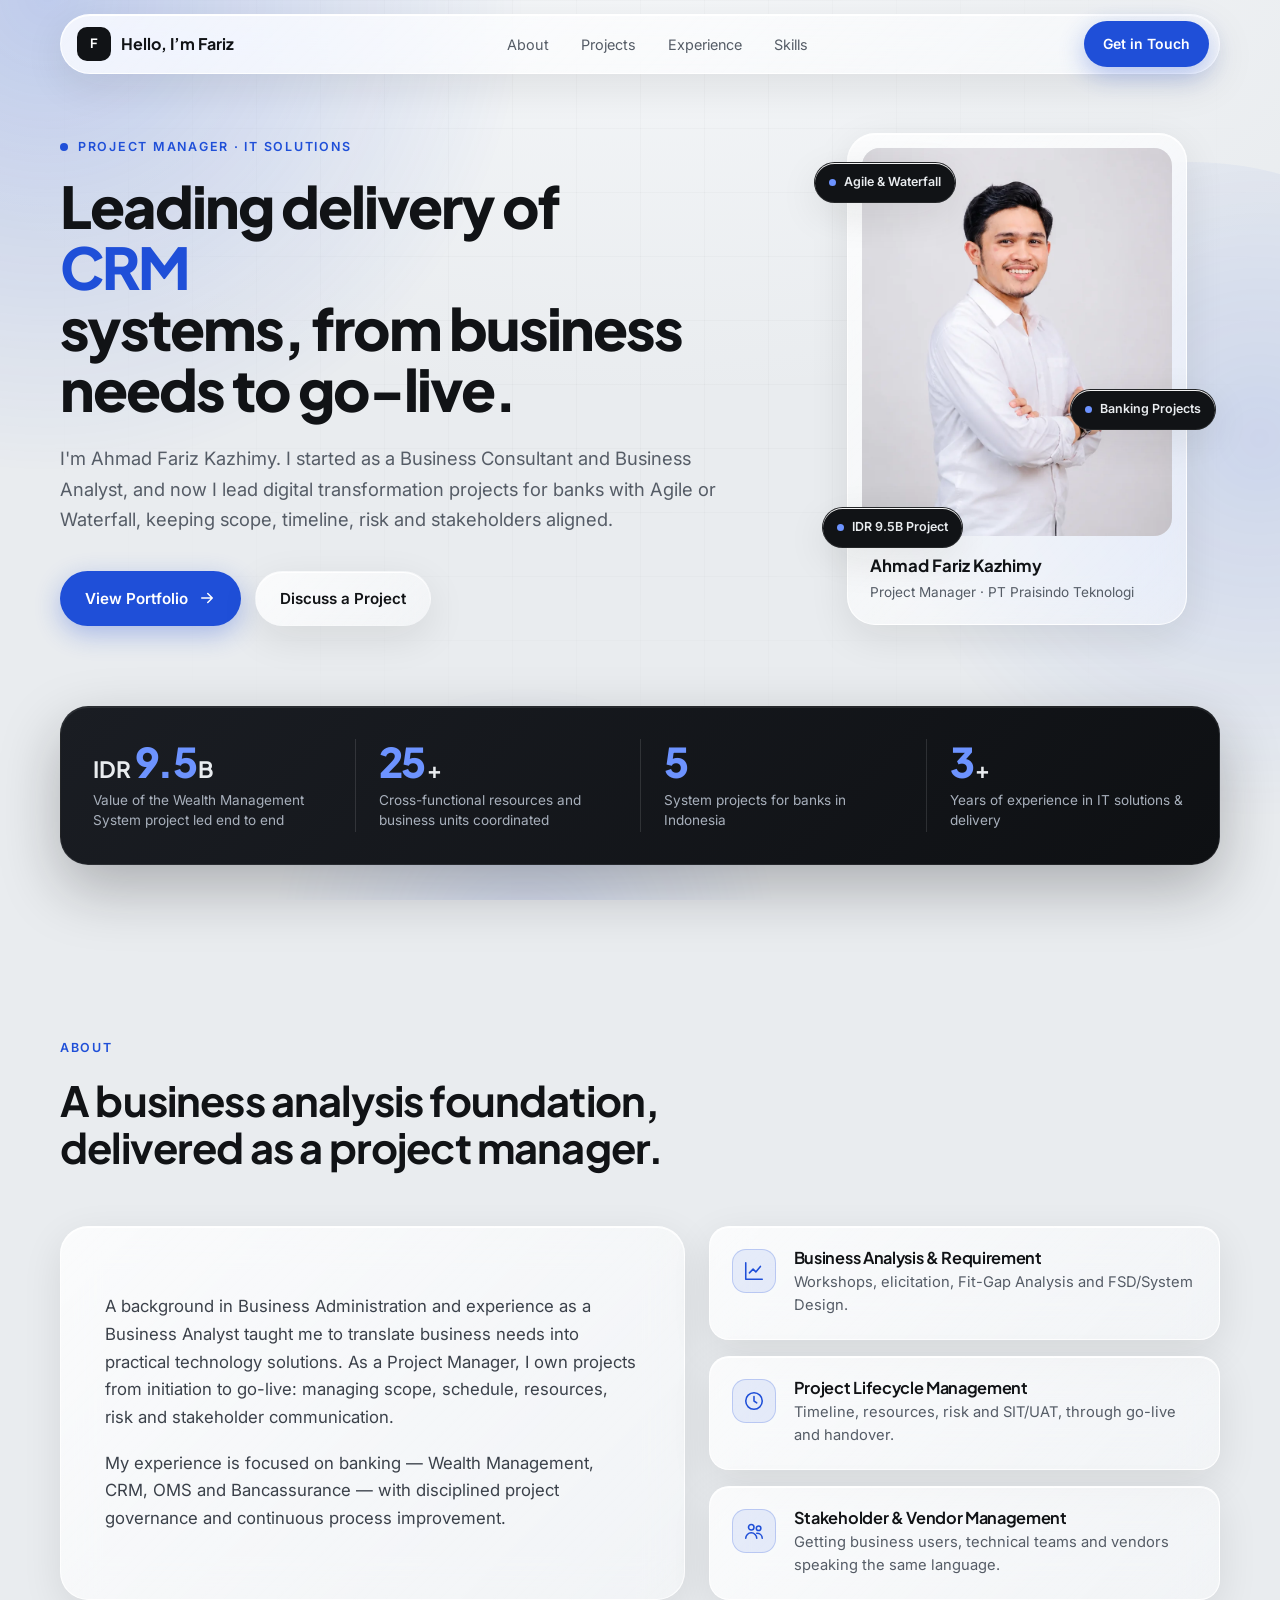
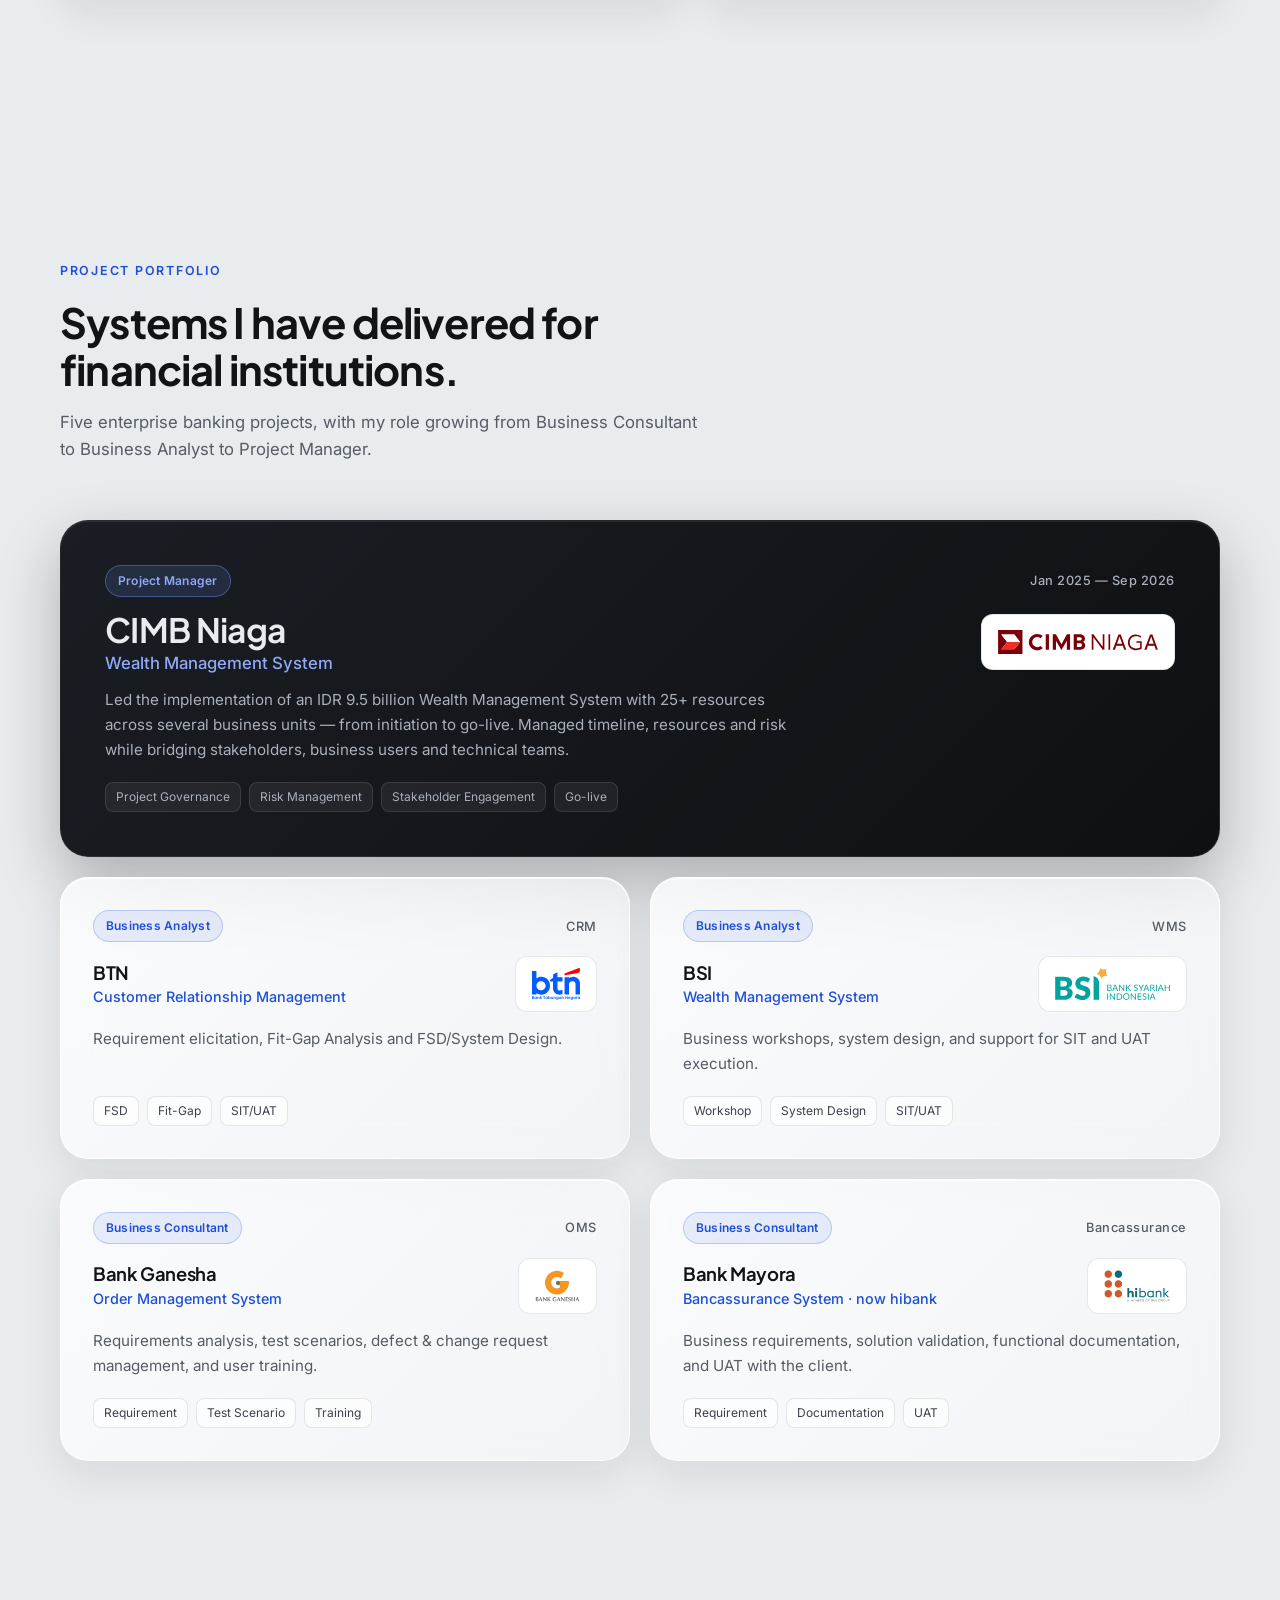
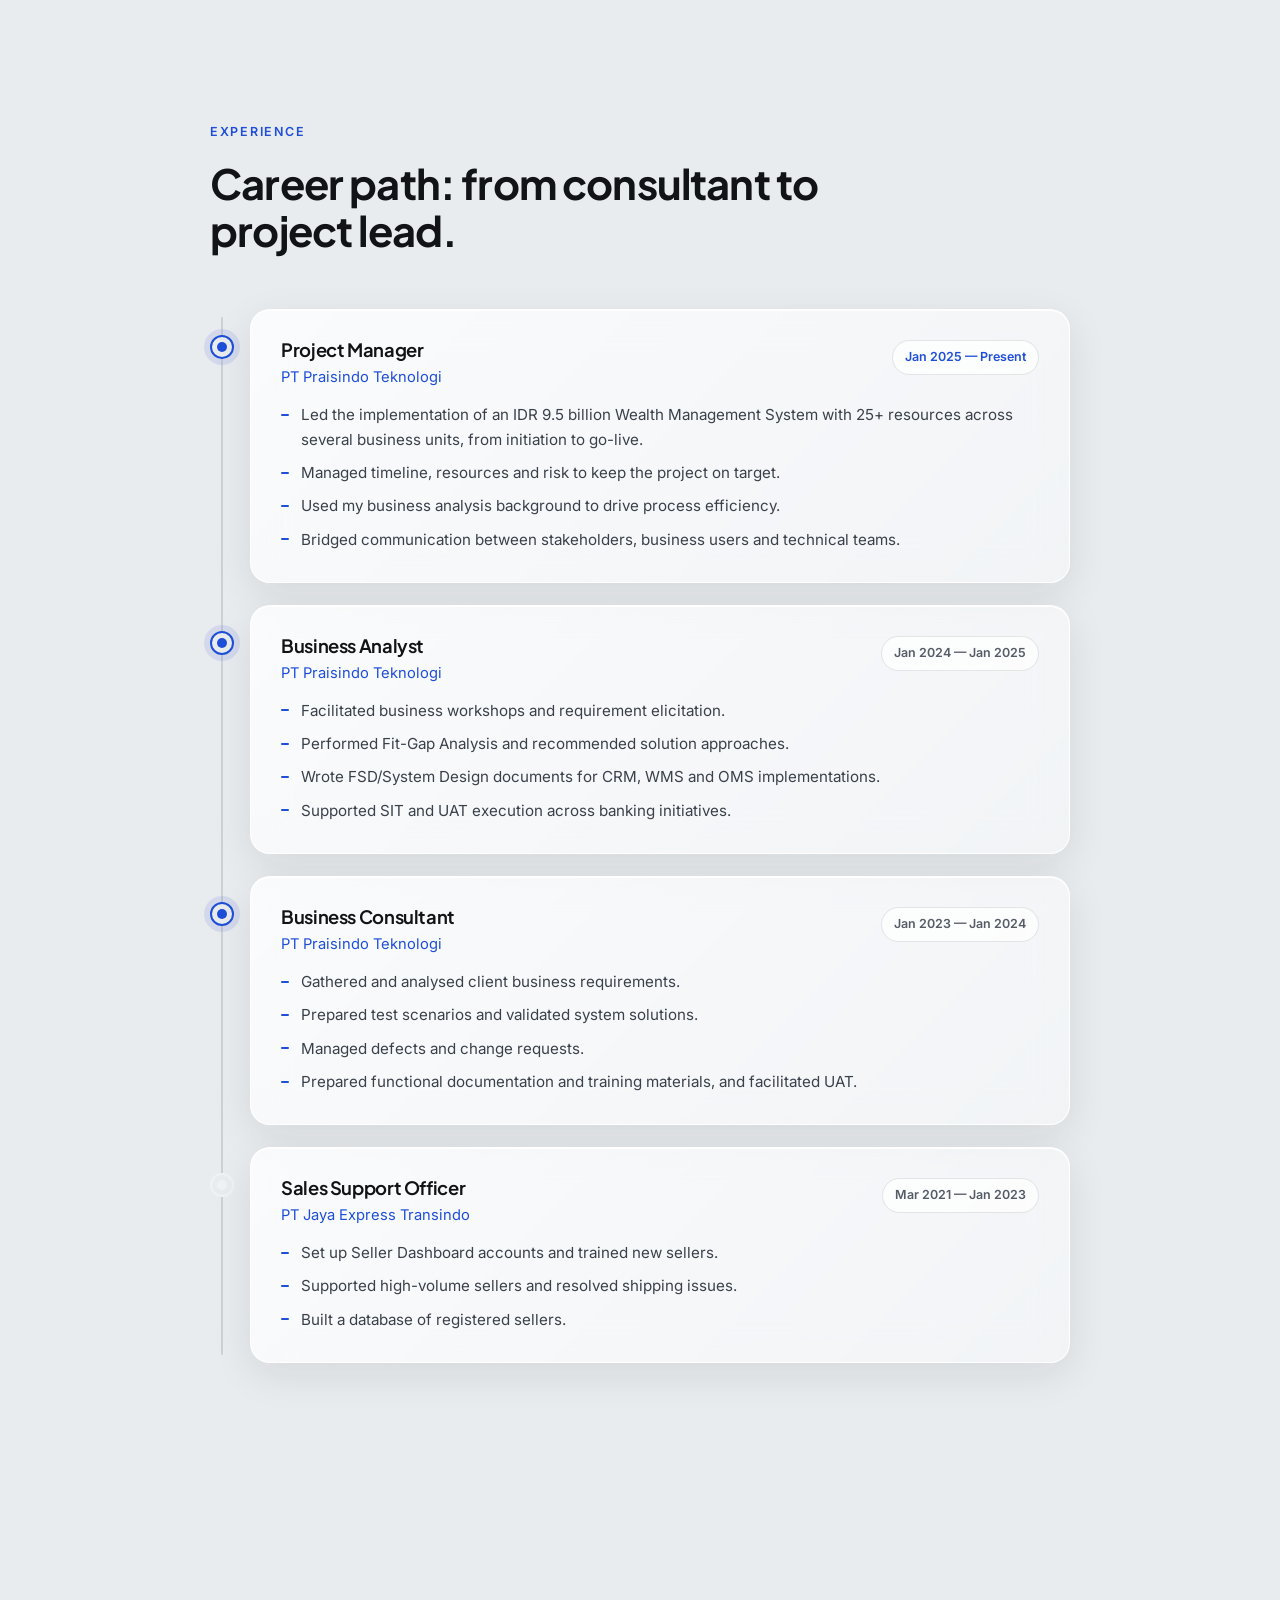
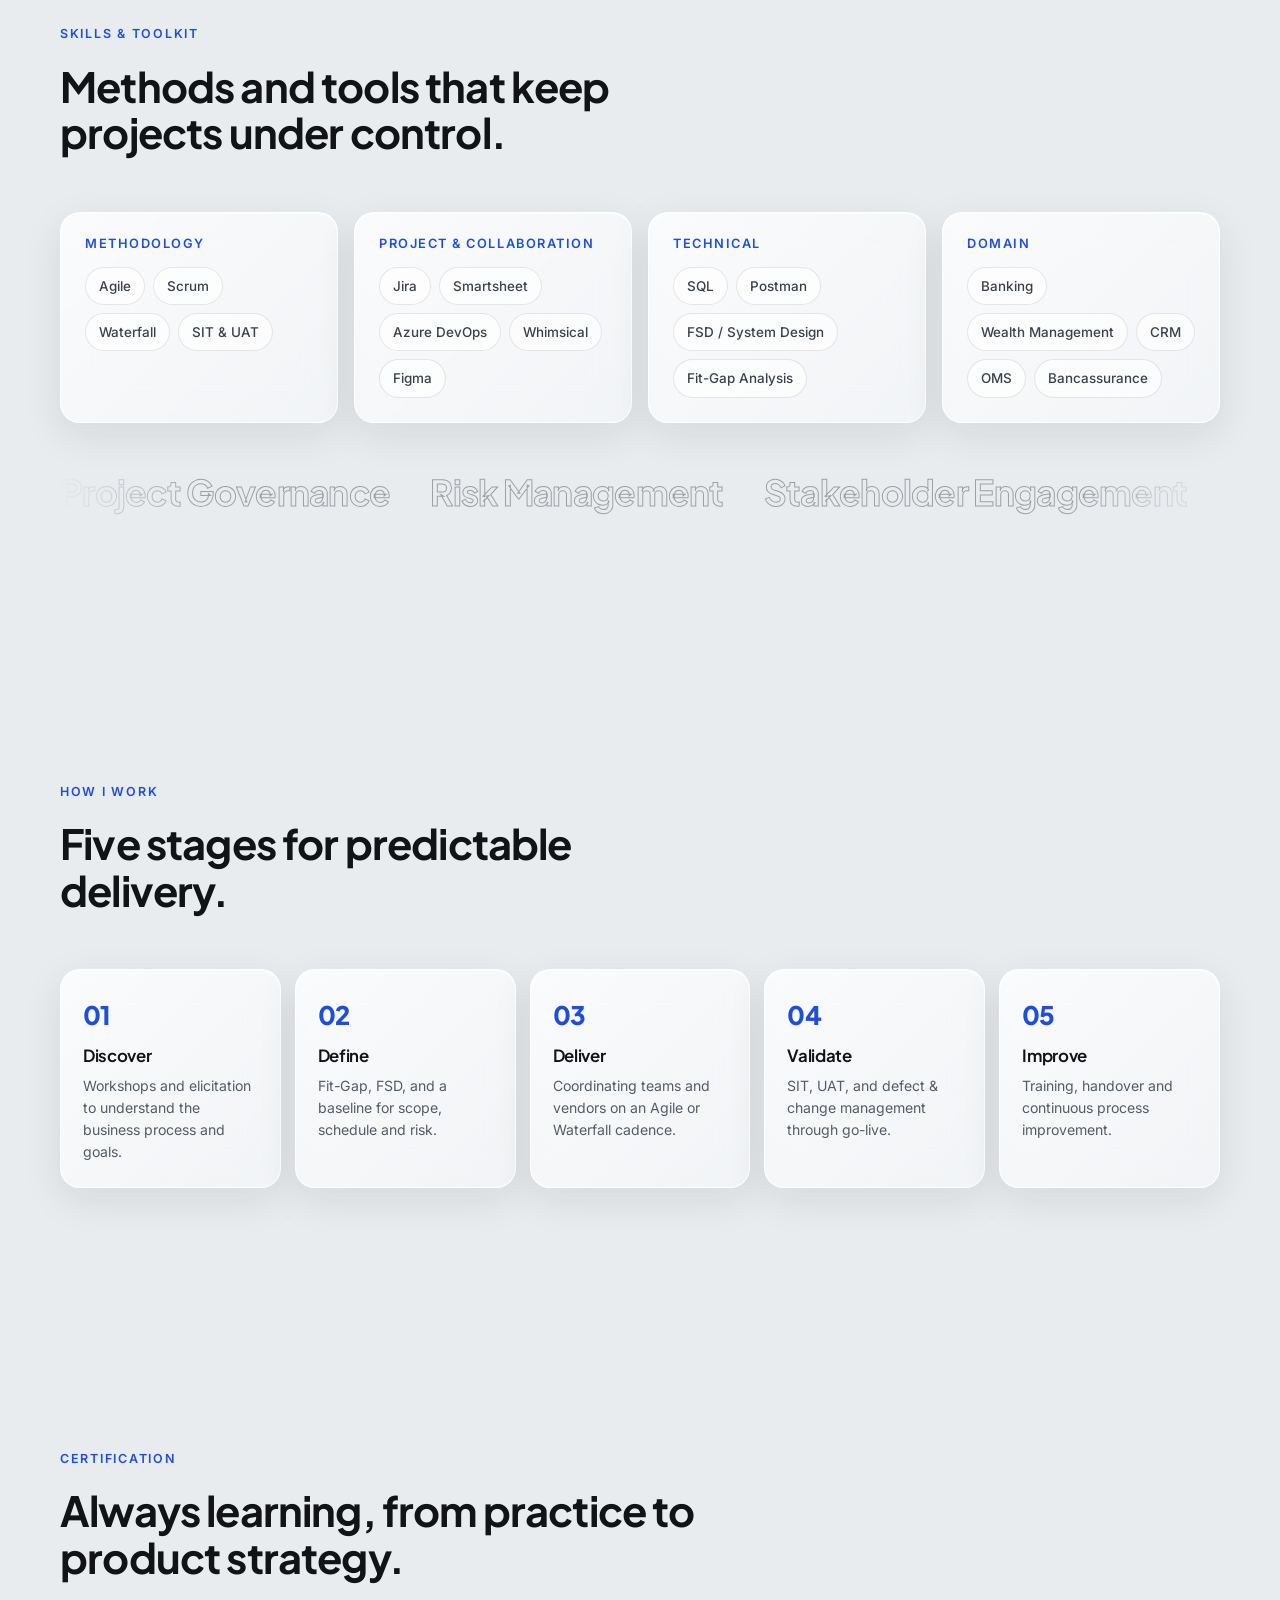
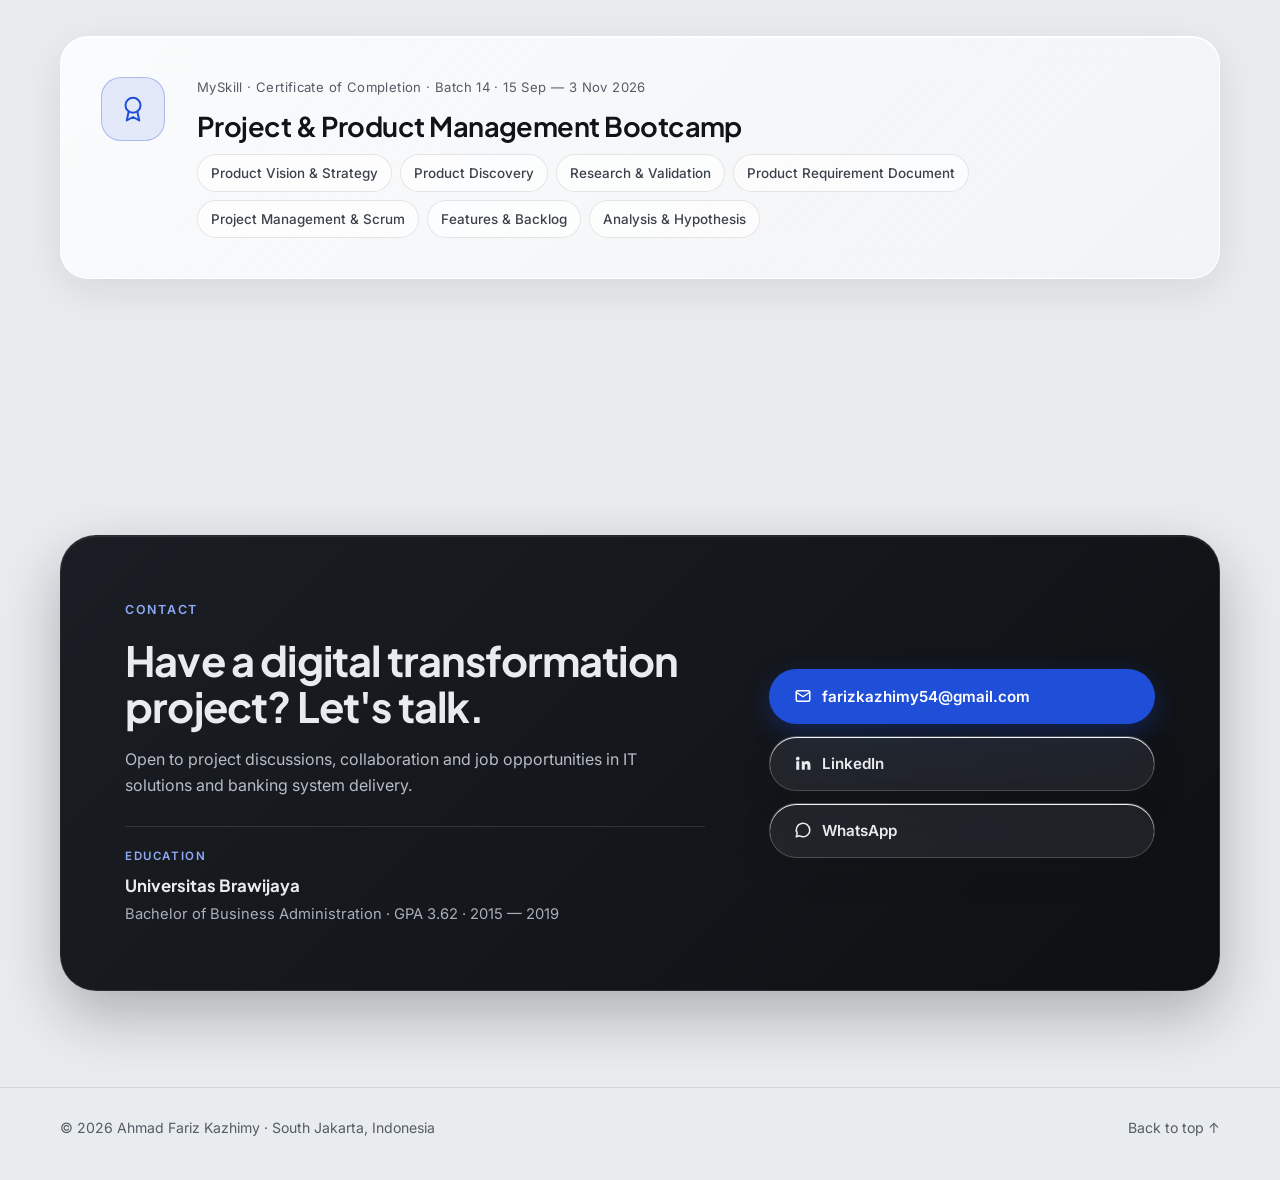
==== index.html @ 726b118b "Set the production domain in canonical, Open Graph, robots and sitemap Replace the YOUR-DOMAIN.verce" ====
<!DOCTYPE html>
<html lang="en" dir="ltr">
<head>
  <meta charset="utf-8">
  <meta name="viewport" content="width=device-width, initial-scale=1, viewport-fit=cover">
  <script>document.documentElement.classList.add('js');</script>

  <title>Ahmad Fariz Kazhimy — Project Manager IT Solutions | Portfolio</title>
  <meta name="description" content="Portfolio of Ahmad Fariz Kazhimy, an IT Solutions Project Manager who leads Wealth Management, CRM, OMS and Bancassurance implementations for banks in Indonesia.">
  <meta name="author" content="Ahmad Fariz Kazhimy">
  <meta name="theme-color" content="#E9ECEF">
  <meta name="color-scheme" content="light">
  <link rel="canonical" href="https://portfolio-farizkazhimy.vercel.app/">

  <!-- Open Graph / Twitter -->
  <meta property="og:type" content="website">
  <meta property="og:locale" content="en_US">
  <meta property="og:title" content="Ahmad Fariz Kazhimy — Project Manager IT Solutions">
  <meta property="og:description" content="Leading end-to-end delivery of banking systems, from requirements to go-live. Wealth Management, CRM, OMS, Bancassurance.">
  <meta property="og:url" content="https://portfolio-farizkazhimy.vercel.app/">
  <meta property="og:image" content="https://portfolio-farizkazhimy.vercel.app/assets/og-image.png">
  <meta name="twitter:card" content="summary_large_image">

  <link rel="icon" href="/assets/favicon.svg" type="image/svg+xml">
  <link rel="preconnect" href="https://fonts.googleapis.com">
  <link rel="preconnect" href="https://fonts.gstatic.com" crossorigin>
  <link rel="preload" as="image" href="/assets/profile.webp" type="image/webp">
  <link href="https://fonts.googleapis.com/css2?family=Inter:wght@400;500;600&family=Plus+Jakarta+Sans:wght@500;600;700;800&display=swap" rel="stylesheet">
  <link rel="stylesheet" href="/styles.css">

  <script type="application/ld+json">
  {
    "@context": "https://schema.org",
    "@type": "Person",
    "name": "Ahmad Fariz Kazhimy",
    "jobTitle": "Project Manager",
    "worksFor": { "@type": "Organization", "name": "PT Praisindo Teknologi" },
    "alumniOf": { "@type": "CollegeOrUniversity", "name": "Universitas Brawijaya" },
    "address": { "@type": "PostalAddress", "addressLocality": "Jakarta Selatan", "addressRegion": "DKI Jakarta", "addressCountry": "ID" },
    "email": "mailto:farizkazhimy54@gmail.com",
    "sameAs": ["https://www.linkedin.com/in/ahmad-fariz-kazhimy-1a294a154"],
    "knowsAbout": ["Project Management", "Business Analysis", "Agile", "Scrum", "Wealth Management System", "CRM", "Banking IT"]
  }
  </script>
</head>

<body>
  <a class="skip-link" href="#main">Skip to main content</a>
  <div class="progress" aria-hidden="true"><span id="progress"></span></div>

  <!-- Ambient background -->
  <div class="bg" aria-hidden="true">
    <span class="blob blob--1"></span>
    <span class="blob blob--2"></span>
    <span class="blob blob--3"></span>
    <span class="bg__grid"></span>
  </div>

  <!-- Navigation -->
  <header class="nav" id="nav">
    <nav class="nav__inner glass" aria-label="Main navigation">
      <a class="nav__brand" href="#top" aria-label="Ahmad Fariz Kazhimy — home">
        <span class="nav__logo" aria-hidden="true">F</span>
        <span class="nav__name">Hello, I&rsquo;m Fariz</span>
      </a>
      <ul class="nav__links" id="navLinks">
        <li><a href="#about">About</a></li>
        <li><a href="#projects">Projects</a></li>
        <li><a href="#experience">Experience</a></li>
        <li><a href="#skills">Skills</a></li>
        <li><a href="#contact" class="nav__cta-mobile">Contact</a></li>
      </ul>
      <a class="btn btn--accent btn--sm nav__cta" href="#contact">Get in Touch</a>
      <button class="nav__toggle" id="navToggle" aria-expanded="false" aria-controls="navLinks" aria-label="Open menu">
        <span></span><span></span>
      </button>
    </nav>
  </header>

  <main id="main">

    <!-- HERO -->
    <section class="hero" id="top">
      <div class="container hero__grid">
        <div class="hero__copy">
          <p class="eyebrow reveal"><span class="dot"></span> Project Manager · IT Solutions</p>
          <h1 class="hero__title reveal" data-delay="1">
            Leading delivery of
            <span class="rotator" aria-live="off">
              <span class="rotator__word is-active">Wealth Management</span>
              <span class="rotator__word">CRM</span>
              <span class="rotator__word">Order Management</span>
              <span class="rotator__word">Bancassurance</span>
            </span>
            systems, from business needs to <span class="nowrap">go-live.</span>
          </h1>
          <p class="hero__lead reveal" data-delay="2">
            I'm Ahmad Fariz Kazhimy. I started as a Business Consultant and Business Analyst, and now I lead
            digital transformation projects for banks with Agile or Waterfall, keeping scope, timeline, risk
            and stakeholders aligned.
          </p>
          <div class="hero__actions reveal" data-delay="3">
            <a class="btn btn--accent" href="#projects">View Portfolio
              <svg width="18" height="18" viewBox="0 0 24 24" fill="none" stroke="currentColor" stroke-width="2" stroke-linecap="round" stroke-linejoin="round" aria-hidden="true"><path d="M5 12h14M13 6l6 6-6 6"/></svg>
            </a>
            <a class="btn btn--ghost glass" href="#contact">Discuss a Project</a>
          </div>
        </div>

        <div class="hero__visual reveal" data-delay="2">
          <div class="profile glass" id="tilt">
            <div class="profile__photo">
              <img src="/assets/profile.webp" width="800" height="1000" alt="Profile photo of Ahmad Fariz Kazhimy" fetchpriority="high">
            </div>
            <div class="profile__meta">
              <strong>Ahmad Fariz Kazhimy</strong>
              <span>Project Manager · PT Praisindo Teknologi</span>
            </div>
            <span class="chip chip--a glass"><i></i> Agile &amp; Waterfall</span>
            <span class="chip chip--b glass"><i></i> Banking Projects</span>
            <span class="chip chip--c glass"><i></i> IDR 9.5B Project</span>
          </div>
        </div>
      </div>

      <div class="container">
        <ul class="stats glass reveal" data-delay="3" aria-label="Key achievements">
          <li>
            <strong class="stat__num"><span class="stat__prefix">IDR </span><span data-count="9.5" data-decimals="1">9.5</span><span class="stat__suffix">B</span></strong>
            <span class="stat__label">Value of the Wealth Management System project led end to end</span>
          </li>
          <li>
            <strong class="stat__num"><span data-count="25">25</span><span class="stat__suffix">+</span></strong>
            <span class="stat__label">Cross-functional resources and business units coordinated</span>
          </li>
          <li>
            <strong class="stat__num"><span data-count="5">5</span></strong>
            <span class="stat__label">System projects for banks in Indonesia</span>
          </li>
          <li>
            <strong class="stat__num"><span data-count-since="2023-01">3</span><span class="stat__suffix">+</span></strong>
            <span class="stat__label">Years of experience in IT solutions &amp; delivery</span>
          </li>
        </ul>
      </div>
    </section>

    <!-- ABOUT -->
    <section class="section" id="about">
      <div class="container">
        <header class="section__head reveal">
          <p class="eyebrow">About</p>
          <h2>A business analysis foundation, delivered as a project manager.</h2>
        </header>

        <div class="about">
          <div class="about__text glass reveal" data-spotlight>
            <p>
              A background in Business Administration and experience as a Business Analyst taught me to translate
              business needs into practical technology solutions. As a Project Manager, I own projects from initiation
              to go-live: managing scope, schedule, resources, risk and stakeholder communication.
            </p>
            <p>
              My experience is focused on banking — Wealth Management, CRM, OMS and Bancassurance —
              with disciplined project governance and continuous process improvement.
            </p>
          </div>

          <ul class="pillars">
            <li class="glass reveal" data-delay="1" data-spotlight>
              <span class="pillar__icon" aria-hidden="true">
                <svg viewBox="0 0 24 24" fill="none" stroke="currentColor" stroke-width="1.7" stroke-linecap="round" stroke-linejoin="round"><path d="M3 3v18h18"/><path d="M7 14l4-4 3 3 5-6"/></svg>
              </span>
              <h3>Business Analysis &amp; Requirement</h3>
              <p>Workshops, elicitation, Fit-Gap Analysis and FSD/System Design.</p>
            </li>
            <li class="glass reveal" data-delay="2" data-spotlight>
              <span class="pillar__icon" aria-hidden="true">
                <svg viewBox="0 0 24 24" fill="none" stroke="currentColor" stroke-width="1.7" stroke-linecap="round" stroke-linejoin="round"><circle cx="12" cy="12" r="9"/><path d="M12 7v5l3 2"/></svg>
              </span>
              <h3>Project Lifecycle Management</h3>
              <p>Timeline, resources, risk and SIT/UAT, through go-live and handover.</p>
            </li>
            <li class="glass reveal" data-delay="3" data-spotlight>
              <span class="pillar__icon" aria-hidden="true">
                <svg viewBox="0 0 24 24" fill="none" stroke="currentColor" stroke-width="1.7" stroke-linecap="round" stroke-linejoin="round"><circle cx="9" cy="8" r="3"/><circle cx="17" cy="9" r="2.5"/><path d="M3 20c0-3.3 2.7-6 6-6s6 2.7 6 6M15 14.5c3 0 6 1.7 6 5.5"/></svg>
              </span>
              <h3>Stakeholder &amp; Vendor Management</h3>
              <p>Getting business users, technical teams and vendors speaking the same language.</p>
            </li>
          </ul>
        </div>
      </div>
    </section>

    <!-- PROJECTS -->
    <section class="section" id="projects">
      <div class="container">
        <header class="section__head reveal">
          <p class="eyebrow">Project Portfolio</p>
          <h2>Systems I have delivered for financial institutions.</h2>
          <p class="section__sub">Five enterprise banking projects, with my role growing from Business Consultant to Business Analyst to Project Manager.</p>
        </header>

        <div class="projects">
          <article class="project project--featured glass reveal" data-spotlight>
            <div class="project__top">
              <span class="tag tag--accent">Project Manager</span>
              <span class="project__year">Jan 2025 — Sep 2026</span>
            </div>
            <div class="project__head">
              <h3>CIMB Niaga <small>Wealth Management System</small></h3>
              <div class="project__logo"><img src="/assets/logos/cimb-niaga.svg" alt="CIMB Niaga logo" loading="lazy" decoding="async"></div>
            </div>
            <p>
              Led the implementation of an IDR 9.5 billion Wealth Management System with 25+ resources across
              several business units — from initiation to go-live. Managed timeline, resources and risk
              while bridging stakeholders, business users and technical teams.
            </p>
            <ul class="tags">
              <li>Project Governance</li><li>Risk Management</li><li>Stakeholder Engagement</li><li>Go-live</li>
            </ul>
          </article>

          <article class="project glass reveal" data-delay="1" data-spotlight>
            <div class="project__top">
              <span class="tag">Business Analyst</span>
              <span class="project__year">CRM</span>
            </div>
            <div class="project__head">
              <h3>BTN <small>Customer Relationship Management</small></h3>
              <div class="project__logo"><img src="/assets/logos/btn.svg" alt="BTN logo" loading="lazy" decoding="async"></div>
            </div>
            <p>Requirement elicitation, Fit-Gap Analysis and FSD/System Design.</p>
            <ul class="tags"><li>FSD</li><li>Fit-Gap</li><li>SIT/UAT</li></ul>
          </article>

          <article class="project glass reveal" data-delay="2" data-spotlight>
            <div class="project__top">
              <span class="tag">Business Analyst</span>
              <span class="project__year">WMS</span>
            </div>
            <div class="project__head">
              <h3>BSI <small>Wealth Management System</small></h3>
              <div class="project__logo"><img src="/assets/logos/bsi.svg" alt="Bank Syariah Indonesia logo" loading="lazy" decoding="async"></div>
            </div>
            <p>Business workshops, system design, and support for SIT and UAT execution.</p>
            <ul class="tags"><li>Workshop</li><li>System Design</li><li>SIT/UAT</li></ul>
          </article>

          <article class="project glass reveal" data-delay="1" data-spotlight>
            <div class="project__top">
              <span class="tag">Business Consultant</span>
              <span class="project__year">OMS</span>
            </div>
            <div class="project__head">
              <h3>Bank Ganesha <small>Order Management System</small></h3>
              <div class="project__logo"><img src="/assets/logos/bank-ganesha.png" alt="Bank Ganesha logo" loading="lazy" decoding="async"></div>
            </div>
            <p>Requirements analysis, test scenarios, defect &amp; change request management, and user training.</p>
            <ul class="tags"><li>Requirement</li><li>Test Scenario</li><li>Training</li></ul>
          </article>

          <article class="project glass reveal" data-delay="2" data-spotlight>
            <div class="project__top">
              <span class="tag">Business Consultant</span>
              <span class="project__year">Bancassurance</span>
            </div>
            <div class="project__head">
              <h3>Bank Mayora <small>Bancassurance System · now hibank</small></h3>
              <div class="project__logo"><img src="/assets/logos/hibank.png" alt="hibank logo, formerly Bank Mayora" loading="lazy" decoding="async"></div>
            </div>
            <p>Business requirements, solution validation, functional documentation, and UAT with the client.</p>
            <ul class="tags"><li>Requirement</li><li>Documentation</li><li>UAT</li></ul>
          </article>
        </div>
      </div>
    </section>

    <!-- EXPERIENCE -->
    <section class="section" id="experience">
      <div class="container container--narrow">
        <header class="section__head reveal">
          <p class="eyebrow">Experience</p>
          <h2>Career path: from consultant to project lead.</h2>
        </header>

        <ol class="timeline" id="timeline">
          <li class="tl-item reveal">
            <span class="tl-node" aria-hidden="true"></span>
            <div class="tl-card glass" data-spotlight>
              <div class="tl-head">
                <div>
                  <h3>Project Manager</h3>
                  <p class="tl-org">PT Praisindo Teknologi</p>
                </div>
                <span class="tl-date tl-date--now">Jan 2025 — Present</span>
              </div>
              <ul class="tl-list">
                <li>Led the implementation of an IDR 9.5 billion Wealth Management System with 25+ resources across several business units, from initiation to go-live.</li>
                <li>Managed timeline, resources and risk to keep the project on target.</li>
                <li>Used my business analysis background to drive process efficiency.</li>
                <li>Bridged communication between stakeholders, business users and technical teams.</li>
              </ul>
            </div>
          </li>

          <li class="tl-item reveal">
            <span class="tl-node" aria-hidden="true"></span>
            <div class="tl-card glass" data-spotlight>
              <div class="tl-head">
                <div>
                  <h3>Business Analyst</h3>
                  <p class="tl-org">PT Praisindo Teknologi</p>
                </div>
                <span class="tl-date">Jan 2024 — Jan 2025</span>
              </div>
              <ul class="tl-list">
                <li>Facilitated business workshops and requirement elicitation.</li>
                <li>Performed Fit-Gap Analysis and recommended solution approaches.</li>
                <li>Wrote FSD/System Design documents for CRM, WMS and OMS implementations.</li>
                <li>Supported SIT and UAT execution across banking initiatives.</li>
              </ul>
            </div>
          </li>

          <li class="tl-item reveal">
            <span class="tl-node" aria-hidden="true"></span>
            <div class="tl-card glass" data-spotlight>
              <div class="tl-head">
                <div>
                  <h3>Business Consultant</h3>
                  <p class="tl-org">PT Praisindo Teknologi</p>
                </div>
                <span class="tl-date">Jan 2023 — Jan 2024</span>
              </div>
              <ul class="tl-list">
                <li>Gathered and analysed client business requirements.</li>
                <li>Prepared test scenarios and validated system solutions.</li>
                <li>Managed defects and change requests.</li>
                <li>Prepared functional documentation and training materials, and facilitated UAT.</li>
              </ul>
            </div>
          </li>

          <li class="tl-item reveal">
            <span class="tl-node tl-node--muted" aria-hidden="true"></span>
            <div class="tl-card glass" data-spotlight>
              <div class="tl-head">
                <div>
                  <h3>Sales Support Officer</h3>
                  <p class="tl-org">PT Jaya Express Transindo</p>
                </div>
                <span class="tl-date">Mar 2021 — Jan 2023</span>
              </div>
              <ul class="tl-list">
                <li>Set up Seller Dashboard accounts and trained new sellers.</li>
                <li>Supported high-volume sellers and resolved shipping issues.</li>
                <li>Built a database of registered sellers.</li>
              </ul>
            </div>
          </li>
        </ol>
      </div>
    </section>

    <!-- SKILLS -->
    <section class="section" id="skills">
      <div class="container">
        <header class="section__head reveal">
          <p class="eyebrow">Skills &amp; Toolkit</p>
          <h2>Methods and tools that keep projects under control.</h2>
        </header>

        <div class="skills">
          <div class="skill-card glass reveal" data-spotlight>
            <h3>Methodology</h3>
            <ul class="chips"><li>Agile</li><li>Scrum</li><li>Waterfall</li><li>SIT &amp; UAT</li></ul>
          </div>
          <div class="skill-card glass reveal" data-delay="1" data-spotlight>
            <h3>Project &amp; Collaboration</h3>
            <ul class="chips"><li>Jira</li><li>Smartsheet</li><li>Azure DevOps</li><li>Whimsical</li><li>Figma</li></ul>
          </div>
          <div class="skill-card glass reveal" data-delay="2" data-spotlight>
            <h3>Technical</h3>
            <ul class="chips"><li>SQL</li><li>Postman</li><li>FSD / System Design</li><li>Fit-Gap Analysis</li></ul>
          </div>
          <div class="skill-card glass reveal" data-delay="3" data-spotlight>
            <h3>Domain</h3>
            <ul class="chips"><li>Banking</li><li>Wealth Management</li><li>CRM</li><li>OMS</li><li>Bancassurance</li></ul>
          </div>
        </div>

        <div class="marquee reveal" aria-hidden="true">
          <div class="marquee__track" id="marqueeTrack">
            <span>Project Governance</span><span>Risk Management</span><span>Stakeholder Engagement</span>
            <span>Requirement Elicitation</span><span>Process Improvement</span><span>Vendor Management</span>
            <span>Digital Transformation</span><span>Change Management</span>
          </div>
        </div>
      </div>
    </section>

    <!-- APPROACH -->
    <section class="section" id="approach">
      <div class="container">
        <header class="section__head reveal">
          <p class="eyebrow">How I Work</p>
          <h2>Five stages for predictable delivery.</h2>
        </header>
        <ol class="steps">
          <li class="glass reveal" data-spotlight><span class="step__n">01</span><h3>Discover</h3><p>Workshops and elicitation to understand the business process and goals.</p></li>
          <li class="glass reveal" data-delay="1" data-spotlight><span class="step__n">02</span><h3>Define</h3><p>Fit-Gap, FSD, and a baseline for scope, schedule and risk.</p></li>
          <li class="glass reveal" data-delay="2" data-spotlight><span class="step__n">03</span><h3>Deliver</h3><p>Coordinating teams and vendors on an Agile or Waterfall cadence.</p></li>
          <li class="glass reveal" data-delay="3" data-spotlight><span class="step__n">04</span><h3>Validate</h3><p>SIT, UAT, and defect &amp; change management through go-live.</p></li>
          <li class="glass reveal" data-delay="4" data-spotlight><span class="step__n">05</span><h3>Improve</h3><p>Training, handover and continuous process improvement.</p></li>
        </ol>
      </div>
    </section>

    <!-- CERTIFICATION -->
    <section class="section" id="certification">
      <div class="container">
        <header class="section__head reveal">
          <p class="eyebrow">Certification</p>
          <h2>Always learning, from practice to product strategy.</h2>
        </header>
        <article class="cert glass reveal" data-spotlight>
          <div class="cert__badge" aria-hidden="true">
            <svg viewBox="0 0 24 24" fill="none" stroke="currentColor" stroke-width="1.6" stroke-linecap="round" stroke-linejoin="round"><circle cx="12" cy="9" r="6"/><path d="m8.5 14.2-1.5 7 5-2.8 5 2.8-1.5-7"/></svg>
          </div>
          <div class="cert__body">
            <p class="cert__meta">MySkill · Certificate of Completion · Batch 14 · 15 Sep — 3 Nov 2026</p>
            <h3>Project &amp; Product Management Bootcamp</h3>
            <ul class="chips">
              <li>Product Vision &amp; Strategy</li>
              <li>Product Discovery</li>
              <li>Research &amp; Validation</li>
              <li>Product Requirement Document</li>
              <li>Project Management &amp; Scrum</li>
              <li>Features &amp; Backlog</li>
              <li>Analysis &amp; Hypothesis</li>
            </ul>
          </div>
        </article>
      </div>
    </section>

    <!-- EDUCATION + CONTACT -->
    <section class="section section--last" id="contact">
      <div class="container">
        <div class="cta glass reveal" data-spotlight>
          <div class="cta__copy">
            <p class="eyebrow">Contact</p>
            <h2>Have a digital transformation project? Let's talk.</h2>
            <p>Open to project discussions, collaboration and job opportunities in IT solutions and banking system delivery.</p>
            <div class="edu">
              <span class="edu__label">Education</span>
              <strong>Universitas Brawijaya</strong>
              <span>Bachelor of Business Administration · GPA 3.62 · 2015 — 2019</span>
            </div>
          </div>
          <div class="cta__actions">
            <a class="btn btn--accent" href="mailto:farizkazhimy54@gmail.com">
              <svg width="18" height="18" viewBox="0 0 24 24" fill="none" stroke="currentColor" stroke-width="2" stroke-linecap="round" stroke-linejoin="round" aria-hidden="true"><rect x="3" y="5" width="18" height="14" rx="2"/><path d="m3 7 9 6 9-6"/></svg>
              farizkazhimy54@gmail.com
            </a>
            <a class="btn btn--ghost glass" href="https://www.linkedin.com/in/ahmad-fariz-kazhimy-1a294a154" target="_blank" rel="noopener noreferrer">
              <svg width="18" height="18" viewBox="0 0 24 24" fill="currentColor" aria-hidden="true"><path d="M4.98 3.5A2.5 2.5 0 1 1 5 8.5a2.5 2.5 0 0 1-.02-5ZM3 9.75h4V21H3V9.75Zm6.5 0h3.8v1.6h.06c.53-1 1.83-2.05 3.77-2.05 4.03 0 4.77 2.65 4.77 6.1V21h-4v-4.9c0-1.17-.02-2.67-1.63-2.67-1.63 0-1.88 1.27-1.88 2.59V21h-4V9.75Z"/></svg>
              LinkedIn
            </a>
            <a class="btn btn--ghost glass" href="https://wa.me/6281337207474" target="_blank" rel="noopener noreferrer">
              <svg width="18" height="18" viewBox="0 0 24 24" fill="none" stroke="currentColor" stroke-width="2" stroke-linecap="round" stroke-linejoin="round" aria-hidden="true"><path d="M21 12a9 9 0 0 1-13.4 7.8L3 21l1.3-4.4A9 9 0 1 1 21 12Z"/></svg>
              WhatsApp
            </a>
          </div>
        </div>
      </div>
    </section>
  </main>

  <footer class="footer">
    <div class="container footer__inner">
      <span>© <span id="year">2026</span> Ahmad Fariz Kazhimy · South Jakarta, Indonesia</span>
      <a href="#top" class="footer__top">Back to top ↑</a>
    </div>
  </footer>

  <script src="/script.js" defer></script>
</body>
</html>
---- styles.css ----
/* ==========================================================================
   Ahmad Fariz Kazhimy — Portfolio
   Palette 60 / 30 / 10
   60% Claude Grey #E9ECEF  (page ground, white glass cards)
   30% Jet Black   #111316  (text, logo, photo chips, dark blocks: stats, featured project, contact)
   10% Cobalt      #1F4FD8  (CTA, eyebrows, step numbers, active links, timeline nodes, badges)
   ========================================================================== */

:root {
  /* 60% — ground */
  --bg: #e9ecef;
  --bg-glow: #f6f8fa;

  /* 30% — ink */
  --ink: #111316;
  --text: var(--ink);
  --text-soft: #3b414a;
  --muted: #555c66;
  --line: rgba(17, 19, 22, .10);

  /* 10% — accent */
  --accent: #1f4fd8;
  --accent-tint: rgba(31, 79, 216, .10);
  --accent-line: rgba(31, 79, 216, .30);
  /* role tokens: cobalt on light ground, a lighter cobalt inside the dark blocks (contrast) */
  --highlight: var(--accent);        /* numbers, dots, focus ring, rotator */
  --highlight-text: var(--accent);   /* eyebrows, small labels, org names */
  --spot: rgba(31, 79, 216, .10);    /* cursor spotlight on glass cards */

  /* Dark blocks (30%) */
  --dark-1: #1a1d23;
  --dark-2: #0e1013;
  --on-dark: #e9ecef;
  --on-dark-muted: #a8b0bc;
  --accent-on-dark: #6d93ff;
  --accent-on-dark-text: #8fa9f5;

  /* Glass */
  --glass-bg: linear-gradient(135deg, rgba(255,255,255,.78), rgba(255,255,255,.42));
  --glass-border: rgba(255, 255, 255, .85);
  --glass-blur: blur(20px) saturate(150%);
  --glass-shadow: 0 12px 40px rgba(17,19,22,.09), inset 0 1px 0 rgba(255,255,255,.95);

  --radius-lg: 28px;
  --radius-md: 20px;
  --radius-sm: 12px;

  --font-head: "Plus Jakarta Sans", ui-sans-serif, system-ui, -apple-system, "Segoe UI", Roboto, sans-serif;
  --font-body: "Inter", ui-sans-serif, system-ui, -apple-system, "Segoe UI", Roboto, sans-serif;

  --ease: cubic-bezier(.22, .8, .24, 1);
  --nav-h: 76px;
}

/* ---------- Reset / base ---------- */
*, *::before, *::after { box-sizing: border-box; }
html { scroll-behavior: smooth; scroll-padding-top: calc(var(--nav-h) + 16px); -webkit-text-size-adjust: 100%; }
body {
  margin: 0;
  background: var(--bg);
  color: var(--text);
  font-family: var(--font-body);
  font-size: 1rem;
  line-height: 1.65;
  -webkit-font-smoothing: antialiased;
  text-rendering: optimizeLegibility;
  overflow-x: hidden;
}
img { max-width: 100%; display: block; }
a { color: inherit; text-decoration: none; }
ul, ol { margin: 0; padding: 0; list-style: none; }
h1, h2, h3, p { margin: 0; }
button { font: inherit; color: inherit; }
:focus-visible { outline: 2px solid var(--highlight); outline-offset: 3px; border-radius: 8px; }
::selection { background: var(--accent); color: #fff; }

.container { width: min(1160px, 100% - 40px); margin-inline: auto; }
.container--narrow { width: min(860px, 100% - 40px); }

.skip-link {
  position: fixed; left: 16px; top: -60px; z-index: 200;
  background: var(--highlight); color: var(--bg); padding: 10px 16px; border-radius: 10px; font-weight: 600;
  transition: top .2s var(--ease);
}
.skip-link:focus { top: 16px; }

/* ---------- Scroll progress ---------- */
.progress { position: fixed; inset: 0 0 auto 0; height: 3px; z-index: 120; background: transparent; }
.progress span {
  display: block; height: 100%; width: 100%;
  background: linear-gradient(90deg, var(--ink), var(--accent));
  transform: scaleX(0); transform-origin: left;
}

/* ---------- Ambient background ---------- */
.bg { position: fixed; inset: 0; z-index: -1; overflow: hidden; background:
  radial-gradient(1200px 700px at 50% -10%, var(--bg-glow), transparent 70%), var(--bg); }
.blob { position: absolute; border-radius: 50%; will-change: transform; opacity: .22; }
.blob--1 {
  width: 62vmax; height: 62vmax; left: -18vmax; top: -22vmax;
  background: radial-gradient(circle at 35% 35%, var(--accent), transparent 66%);
  animation: drift1 26s ease-in-out infinite alternate;
}
.blob--2 {
  width: 54vmax; height: 54vmax; right: -20vmax; top: 18vh;
  background: radial-gradient(circle at 60% 40%, var(--accent), transparent 66%);
  opacity: .14;
  animation: drift2 32s ease-in-out infinite alternate;
}
.blob--3 {
  width: 42vmax; height: 42vmax; left: 20vw; bottom: -24vmax;
  background: radial-gradient(circle at 50% 50%, var(--accent), transparent 68%);
  opacity: .12;
  animation: drift3 38s ease-in-out infinite alternate;
}
.bg__grid {
  position: absolute; inset: 0; opacity: .5;
  background-image:
    linear-gradient(rgba(17,19,22,.045) 1px, transparent 1px),
    linear-gradient(90deg, rgba(17,19,22,.045) 1px, transparent 1px);
  background-size: 64px 64px;
  -webkit-mask-image: radial-gradient(ellipse at 50% 30%, #000 20%, transparent 75%);
          mask-image: radial-gradient(ellipse at 50% 30%, #000 20%, transparent 75%);
}
@keyframes drift1 { to { transform: translate3d(12vmax, 8vmax, 0) scale(1.12); } }
@keyframes drift2 { to { transform: translate3d(-10vmax, -6vmax, 0) scale(1.08); } }
@keyframes drift3 { to { transform: translate3d(8vmax, -10vmax, 0) scale(1.18); } }

/* ---------- Glass ---------- */
.glass {
  position: relative;
  background: var(--glass-bg);
  border: 1px solid var(--glass-border);
  -webkit-backdrop-filter: var(--glass-blur);
          backdrop-filter: var(--glass-blur);
  box-shadow: var(--glass-shadow);
}
@supports not ((backdrop-filter: blur(1px)) or (-webkit-backdrop-filter: blur(1px))) {
  .glass { background: rgba(255, 255, 255, .9); }
}
/* cursor spotlight (driven by script.js via --mx / --my) */
[data-spotlight]::before {
  content: ""; position: absolute; inset: 0; border-radius: inherit; pointer-events: none;
  background: radial-gradient(320px circle at var(--mx, 50%) var(--my, 0%), var(--spot), transparent 70%);
  opacity: 0; transition: opacity .35s var(--ease);
}
[data-spotlight]:hover::before { opacity: 1; }

/* ---------- Typography ---------- */
h1, h2, h3 { font-family: var(--font-head); letter-spacing: -0.02em; line-height: 1.12; }
h2 { font-size: clamp(1.75rem, 3.4vw, 2.6rem); font-weight: 700; max-width: 22ch; }
h3 { font-size: 1.15rem; font-weight: 650; }
.eyebrow {
  display: inline-flex; align-items: center; gap: 10px;
  font-size: .78rem; font-weight: 600; letter-spacing: .14em; text-transform: uppercase; color: var(--highlight-text);
  margin-bottom: 18px;
}
.eyebrow .dot { width: 8px; height: 8px; border-radius: 50%; background: var(--highlight); box-shadow: 0 0 0 0 rgba(31,79,216,.5); animation: pulse 2.4s infinite; }
@keyframes pulse { 70% { box-shadow: 0 0 0 10px rgba(31,79,216,0); } 100% { box-shadow: 0 0 0 0 rgba(31,79,216,0); } }

/* ---------- Buttons ---------- */
.btn {
  display: inline-flex; align-items: center; justify-content: center; gap: 10px;
  padding: 14px 24px; border-radius: 999px; border: 1px solid transparent;
  font-weight: 600; font-size: .95rem; cursor: pointer;
  transition: transform .25s var(--ease), box-shadow .25s var(--ease), background .25s var(--ease), border-color .25s var(--ease);
}
.btn svg { transition: transform .25s var(--ease); }
.btn:hover svg { transform: translateX(3px); }
.btn:active { transform: scale(.97); }
.btn--sm { padding: 10px 18px; font-size: .875rem; }
.btn--accent { background: var(--accent); color: #fff; box-shadow: 0 8px 26px rgba(31,79,216,.32); }
.btn--accent:hover { transform: translateY(-2px); box-shadow: 0 14px 34px rgba(31,79,216,.42); }
.btn--ghost { color: var(--text); }
.btn--ghost:hover { transform: translateY(-2px); border-color: rgba(143,163,238,.55); }

/* ---------- Navigation ---------- */
.nav { position: fixed; inset: 14px 0 auto 0; z-index: 100; }
.nav__inner {
  width: min(1160px, 100% - 28px); margin-inline: auto; height: 60px; padding: 0 10px 0 16px;
  border-radius: 999px; display: flex; align-items: center; justify-content: space-between; gap: 16px;
  transition: background .3s var(--ease), box-shadow .3s var(--ease);
}
.nav.is-scrolled .nav__inner { background: linear-gradient(135deg, rgba(233,236,239,.88), rgba(233,236,239,.7)); }
.nav__brand { display: flex; align-items: center; gap: 10px; font-family: var(--font-head); font-weight: 700; }
.nav__logo {
  width: 34px; height: 34px; border-radius: 10px; display: grid; place-items: center; font-size: .8rem;
  background: var(--ink); color: #fff;
}
.nav__links { display: flex; gap: 4px; }
.nav__links a {
  padding: 8px 14px; border-radius: 999px; font-size: .9rem; color: var(--muted);
  transition: color .2s, background .2s;
}
.nav__links a:hover, .nav__links a.is-active { color: var(--accent); background: var(--accent-tint); }
.nav__cta-mobile { display: none; }
.nav__toggle { display: none; }

/* ---------- Sections ---------- */
.section { padding: clamp(72px, 10vw, 128px) 0; }
.section--last { padding-bottom: clamp(56px, 8vw, 96px); }
.section__head { margin-bottom: clamp(32px, 5vw, 56px); }
.section__sub { margin-top: 16px; color: var(--muted); max-width: 58ch; font-size: 1.05rem; }

/* ---------- Hero ---------- */
.hero { padding: calc(var(--nav-h) + 56px) 0 40px; }
.hero__grid { display: grid; grid-template-columns: 1.25fr .75fr; gap: clamp(32px, 6vw, 80px); align-items: center; }
.hero__title { font-size: clamp(2.1rem, 4.6vw, 3.6rem); font-weight: 800; letter-spacing: -0.035em; line-height: 1.06; }
.rotator { display: grid; color: var(--highlight); }
.rotator__word {
  grid-area: 1 / 1; opacity: 0; transform: translateY(40%); filter: blur(6px);
  transition: opacity .6s var(--ease), transform .6s var(--ease), filter .6s var(--ease);
  white-space: nowrap;
}
.rotator__word.is-active { opacity: 1; transform: none; filter: none; }
.rotator__word.is-leaving { opacity: 0; transform: translateY(-40%); filter: blur(6px); }
.hero__lead { margin-top: 24px; color: var(--muted); font-size: clamp(1rem, 1.5vw, 1.15rem); max-width: 56ch; }
.hero__actions { margin-top: 36px; display: flex; flex-wrap: wrap; gap: 14px; }

.hero__visual { display: grid; place-items: center; perspective: 1000px; }
.profile {
  width: min(340px, 100%); border-radius: var(--radius-lg); padding: 14px;
  transform-style: preserve-3d; transition: transform .25s var(--ease);
  animation: float 7s ease-in-out infinite;
}
.profile__photo { position: relative; isolation: isolate; border-radius: 18px; overflow: hidden; aspect-ratio: 4 / 5; background: var(--bg); }
.profile__photo img { width: 100%; height: 100%; object-fit: cover; object-position: 50% 8%; }
.profile__meta { display: grid; gap: 2px; padding: 16px 8px 6px; }
.profile__meta strong { font-family: var(--font-head); font-size: 1.05rem; }
.profile__meta span { color: var(--muted); font-size: .85rem; }
@keyframes float { 50% { translate: 0 -10px; } }

.chip {
  position: absolute; z-index: 2; background: var(--ink); color: var(--on-dark); border-color: rgba(255,255,255,.08);
  display: inline-flex; align-items: center; gap: 8px; padding: 9px 14px;
  border-radius: 999px; font-size: .78rem; font-weight: 600; white-space: nowrap;
  transform: translateZ(40px);
}
.chip i { width: 7px; height: 7px; border-radius: 50%; background: var(--accent-on-dark); }
.chip--a { top: 28px; left: -34px; animation: bob 6s ease-in-out infinite; }
.chip--b { top: 52%; right: -30px; animation: bob 7s ease-in-out -2s infinite; }
.chip--c { bottom: 76px; left: -26px; animation: bob 8s ease-in-out -4s infinite; }
@keyframes bob { 50% { translate: 0 -9px; } }

/* Stats */
.stats {
  margin-top: clamp(44px, 7vw, 80px); border-radius: var(--radius-lg);
  display: grid; grid-template-columns: repeat(4, 1fr); padding: 8px;
}
.stats li { padding: 26px 24px; display: grid; gap: 8px; position: relative; }
.stats li + li::before {
  content: ""; position: absolute; left: 0; top: 24px; bottom: 24px; width: 1px; background: var(--glass-border);
}
.stat__num { font-family: var(--font-head); font-size: clamp(1.9rem, 3.2vw, 2.7rem); font-weight: 800; letter-spacing: -0.03em; color: var(--highlight); line-height: 1; }
.stat__prefix, .stat__suffix { font-size: .55em; font-weight: 700; letter-spacing: 0; color: var(--text); }
.stat__suffix { margin-left: 2px; }
.stat__label { color: var(--muted); font-size: .85rem; line-height: 1.5; }

/* ---------- About ---------- */
.about { display: grid; grid-template-columns: 1.1fr .9fr; gap: 24px; align-items: stretch; }
.about__text { border-radius: var(--radius-lg); padding: clamp(24px, 4vw, 44px); display: grid; gap: 18px; align-content: center; font-size: 1.05rem; color: var(--text-soft); }
.pillars { display: grid; gap: 16px; }
.pillars li { border-radius: var(--radius-md); padding: 22px 24px 22px 84px; }
.pillar__icon {
  position: absolute; left: 22px; top: 22px; width: 44px; height: 44px; border-radius: 14px; display: grid; place-items: center;
  background: rgba(31,79,216,.09); color: var(--accent); border: 1px solid rgba(31,79,216,.22);
}
.pillar__icon svg { width: 22px; height: 22px; }
.pillars h3 { font-size: 1.02rem; }
.pillars p { margin-top: 4px; color: var(--muted); font-size: .92rem; line-height: 1.55; }

/* ---------- Projects ---------- */
.projects { display: grid; grid-template-columns: repeat(2, 1fr); gap: 20px; }
.project { border-radius: var(--radius-lg); padding: clamp(22px, 3vw, 32px); display: flex; flex-direction: column; gap: 14px;
  transition: transform .4s var(--ease), border-color .3s; }
.project:hover { transform: translateY(-6px); border-color: rgba(143,163,238,.4); }
.project--featured { grid-column: 1 / -1; padding: clamp(26px, 4vw, 44px); }
.project--featured h3 { font-size: clamp(1.5rem, 3vw, 2.1rem); }
.project--featured p { max-width: 70ch; font-size: 1.05rem; }
.project__top { display: flex; align-items: center; justify-content: space-between; gap: 12px; }
.project__year { font-size: .8rem; color: var(--muted); font-weight: 500; letter-spacing: .04em; }
/* client logo in its own colours, on a white plate so it reads on light and dark cards alike */
.project__head { display: flex; align-items: center; justify-content: space-between; gap: 16px; }
.project__head h3 { min-width: 0; }
.project__logo { flex: none; display: inline-flex; align-items: center; justify-content: center; height: 56px; padding: 0 16px; background: #fff; border: 1px solid var(--line); border-radius: var(--radius-sm); }
.project__logo img { height: 32px; width: auto; max-width: 160px; object-fit: contain; }
.project h3 small { display: block; margin-top: 6px; font-family: var(--font-body); font-weight: 500; font-size: .9rem; letter-spacing: 0; color: var(--highlight-text); }
.project--featured h3 small { font-size: 1.05rem; }
.project p { color: var(--muted); font-size: .95rem; }
.tag {
  display: inline-block; padding: 5px 12px; border-radius: 999px; font-size: .75rem; font-weight: 600; letter-spacing: .02em;
  background: rgba(31,79,216,.09); color: var(--accent); border: 1px solid rgba(31,79,216,.22);
}
.tag--accent { background: var(--accent-tint); color: var(--accent); border-color: var(--accent-line); }
.tags { display: flex; flex-wrap: wrap; gap: 8px; margin-top: auto; padding-top: 6px; }
.tags li { font-size: .75rem; color: var(--text-soft); padding: 4px 10px; border-radius: 8px; background: rgba(255,255,255,.65); border: 1px solid var(--line); }

/* ---------- Timeline ---------- */
.timeline { position: relative; display: grid; gap: 22px; padding-left: 40px; }
.timeline::before, .timeline::after { content: ""; position: absolute; left: 11px; top: 8px; width: 2px; border-radius: 2px; }
.timeline::before { bottom: 8px; background: rgba(17,19,22,.12); }
.timeline::after { height: var(--tl, 0%); max-height: calc(100% - 16px); background: linear-gradient(var(--ink), var(--accent)); transition: height .15s linear; }
.tl-item { position: relative; }
.tl-node {
  position: absolute; left: -40px; top: 26px; width: 24px; height: 24px; border-radius: 50%;
  background: var(--bg); border: 2px solid var(--accent);
  box-shadow: 0 0 0 6px rgba(91,115,214,.15);
}
.tl-node::after { content: ""; position: absolute; inset: 5px; border-radius: 50%; background: var(--highlight); }
.tl-node--muted { border-color: rgba(255,255,255,.3); box-shadow: none; }
.tl-node--muted::after { background: rgba(255,255,255,.35); }
.tl-card { border-radius: var(--radius-md); padding: clamp(20px, 3vw, 30px); }
.tl-head { display: flex; justify-content: space-between; gap: 16px; flex-wrap: wrap; align-items: flex-start; margin-bottom: 14px; }
.tl-org { color: var(--highlight-text); font-size: .92rem; margin-top: 4px; }
.tl-date { font-size: .78rem; font-weight: 600; padding: 6px 12px; border-radius: 999px; background: rgba(255,255,255,.7); color: var(--muted); border: 1px solid var(--line); white-space: nowrap; }
.tl-date--now { color: var(--accent); }
.tl-list { display: grid; gap: 9px; }
.tl-list li { position: relative; padding-left: 20px; color: var(--text-soft); font-size: .95rem; line-height: 1.6; }
.tl-list li::before { content: ""; position: absolute; left: 0; top: .7em; width: 8px; height: 2px; background: var(--accent); border-radius: 2px; }

/* ---------- Skills ---------- */
.skills { display: grid; grid-template-columns: repeat(4, 1fr); gap: 16px; }
.skill-card { border-radius: var(--radius-md); padding: 24px; display: grid; gap: 16px; align-content: start; }
.skill-card h3 { font-size: .8rem; letter-spacing: .12em; text-transform: uppercase; color: var(--highlight-text); font-weight: 600; font-family: var(--font-body); }
.chips { display: flex; flex-wrap: wrap; gap: 8px; }
.chips li { padding: 7px 13px; border-radius: 999px; font-size: .84rem; font-weight: 500; color: var(--text-soft); background: rgba(255,255,255,.65); border: 1px solid var(--line); transition: border-color .25s, background .25s, transform .25s var(--ease); }
.chips li:hover { border-color: rgba(31,79,216,.45); background: var(--accent-tint); transform: translateY(-2px); }

.marquee { margin-top: 40px; overflow: hidden; -webkit-mask-image: linear-gradient(90deg, transparent, #000 12%, #000 88%, transparent); mask-image: linear-gradient(90deg, transparent, #000 12%, #000 88%, transparent); }
.marquee__track { display: flex; gap: 40px; width: max-content; animation: marquee 40s linear infinite; }
.marquee__track span { font-family: var(--font-head); font-weight: 700; font-size: clamp(1.4rem, 3vw, 2.2rem); letter-spacing: -0.02em; color: transparent; -webkit-text-stroke: 1px rgba(17,19,22,.35); white-space: nowrap; }
.marquee:hover .marquee__track { animation-play-state: paused; }
@keyframes marquee { to { transform: translateX(-50%); } }

/* ---------- Steps ---------- */
.steps { display: grid; grid-template-columns: repeat(5, 1fr); gap: 14px; }
.steps li { border-radius: var(--radius-md); padding: 24px 22px; display: grid; gap: 10px; align-content: start; transition: transform .35s var(--ease); }
.steps li:hover { transform: translateY(-5px); }
.step__n { font-family: var(--font-head); font-weight: 800; font-size: 1.6rem; color: var(--accent); letter-spacing: -0.03em; }
.steps h3 { font-size: 1.05rem; }
.steps p { color: var(--muted); font-size: .88rem; line-height: 1.55; }

/* ---------- Certification ---------- */
.cert { border-radius: var(--radius-lg); padding: clamp(24px, 4vw, 40px); display: flex; gap: clamp(18px, 3vw, 32px); align-items: flex-start; }
.cert__badge { flex: none; width: 64px; height: 64px; border-radius: 20px; display: grid; place-items: center; background: var(--accent-tint); color: var(--accent); border: 1px solid var(--accent-line); }
.cert__badge svg { width: 30px; height: 30px; }
.cert__body { display: grid; gap: 12px; }
.cert__meta { font-size: .82rem; color: var(--muted); letter-spacing: .03em; }
.cert h3 { font-size: clamp(1.25rem, 2.4vw, 1.7rem); }

/* ---------- CTA ---------- */
.cta { border-radius: 36px; padding: clamp(28px, 5vw, 64px); display: grid; grid-template-columns: 1.2fr .8fr; gap: clamp(28px, 5vw, 64px); align-items: center; overflow: hidden; }
.cta__copy { display: grid; gap: 16px; }
.cta__copy > p:not(.eyebrow) { color: #b6bdc8; max-width: 52ch; }
.cta__copy .eyebrow { margin-bottom: 0; }
.cta__actions { display: grid; gap: 12px; }
.cta__actions .btn { justify-content: flex-start; }
.edu { margin-top: 12px; padding-top: 20px; border-top: 1px solid var(--glass-border); display: grid; gap: 2px; font-size: .92rem; color: var(--muted); }
.edu__label { font-size: .72rem; letter-spacing: .14em; text-transform: uppercase; color: var(--highlight-text); font-weight: 600; margin-bottom: 4px; }
.edu strong { color: var(--text); font-family: var(--font-head); font-size: 1.05rem; }

/* ---------- Footer ---------- */
.footer { border-top: 1px solid var(--line); padding: 28px 0 40px; color: var(--muted); font-size: .88rem; }
.footer__inner { display: flex; justify-content: space-between; flex-wrap: wrap; gap: 12px; }
.footer__top:hover { color: var(--highlight); }

/* ---------- Dark blocks (30% jet black): stats, featured project, contact ----------
   Inside them the role tokens switch to light text and a lighter cobalt for contrast. */
.stats, .project--featured, .cta {
  --text: var(--on-dark);
  --muted: var(--on-dark-muted);
  --highlight: var(--accent-on-dark);
  --highlight-text: var(--accent-on-dark-text);
  --glass-border: rgba(255,255,255,.12);
  --spot: rgba(109,147,255,.16);
  background: linear-gradient(135deg, var(--dark-1), var(--dark-2));
  border-color: rgba(255,255,255,.08);
  box-shadow: 0 24px 60px rgba(17,19,22,.28), inset 0 1px 0 rgba(255,255,255,.08);
  color: var(--text);
}
.project--featured .tag--accent, .cta .tag--accent { background: rgba(109,147,255,.14); border-color: rgba(109,147,255,.4); color: var(--accent-on-dark-text); }
.project--featured .tags li { background: rgba(255,255,255,.06); border-color: rgba(255,255,255,.10); color: var(--on-dark-muted); }
.project--featured:hover { border-color: rgba(109,147,255,.5); }
.cta .btn--ghost { background: rgba(255,255,255,.07); border-color: rgba(255,255,255,.18); color: var(--on-dark); }

/* ---------- Reveal on scroll ---------- */
.js .reveal { opacity: 0; transform: translateY(28px); filter: blur(4px);
  transition: opacity .8s var(--ease), transform .8s var(--ease), filter .8s var(--ease); }
.js .reveal[data-delay="1"] { transition-delay: .08s; }
.js .reveal[data-delay="2"] { transition-delay: .16s; }
.js .reveal[data-delay="3"] { transition-delay: .24s; }
.js .reveal[data-delay="4"] { transition-delay: .32s; }
.js .reveal.is-visible { opacity: 1; transform: none; filter: none; }

/* ---------- Responsive ---------- */
@media (max-width: 1024px) {
  .skills { grid-template-columns: repeat(2, 1fr); }
  .steps { grid-template-columns: repeat(3, 1fr); }
  .stats { grid-template-columns: repeat(2, 1fr); }
  .stats li:nth-child(3)::before { display: none; }
  .stats li:nth-child(n+3) { border-top: 1px solid var(--glass-border); }
}
@media (max-width: 860px) {
  .hero__grid, .about, .cta { grid-template-columns: 1fr; }
  .hero__visual { order: -1; }
  .profile { width: min(280px, 78%); }
  .chip--a { left: -18px; } .chip--b { right: -18px; }
  .chip--c { left: -12px; display: none; } /* would cover the name on the photo card */
  .hero { padding-top: calc(var(--nav-h) + 24px); }

  .nav__cta { display: none; }
  .nav__toggle {
    display: grid; place-content: center; gap: 6px; width: 44px; height: 44px; border-radius: 50%;
    background: rgba(255,255,255,.6); border: 1px solid var(--glass-border); cursor: pointer;
  }
  .nav__toggle span { display: block; width: 18px; height: 2px; background: var(--text); border-radius: 2px; transition: transform .3s var(--ease); }
  .nav__toggle[aria-expanded="true"] span:first-child { transform: translateY(4px) rotate(45deg); }
  .nav__toggle[aria-expanded="true"] span:last-child { transform: translateY(-4px) rotate(-45deg); }
  .nav__links {
    position: absolute; top: 70px; left: 14px; right: 14px; flex-direction: column; padding: 12px; gap: 2px;
    border-radius: 24px; background: rgba(245,247,249,.96); border: 1px solid var(--glass-border);
    -webkit-backdrop-filter: blur(24px); backdrop-filter: blur(24px);
    opacity: 0; transform: translateY(-10px) scale(.98); pointer-events: none; transition: opacity .25s, transform .25s var(--ease);
  }
  .nav__links.is-open { opacity: 1; transform: none; pointer-events: auto; }
  .nav__links a { display: block; padding: 14px 16px; font-size: 1rem; }
  .nav__cta-mobile { display: block; background: var(--accent); color: #fff !important; font-weight: 600; text-align: center; margin-top: 6px; }
  .nav__cta-mobile:hover { background: var(--accent) !important; }

  .projects { grid-template-columns: 1fr; }
  .cert { flex-direction: column; }
}
@media (max-width: 560px) {
  .stats { grid-template-columns: 1fr; }
  .stats li + li::before { display: none; }
  .stats li:nth-child(n+2) { border-top: 1px solid var(--glass-border); }
  .skills, .steps { grid-template-columns: 1fr; }
  .rotator__word { white-space: normal; }
  .hero__actions .btn { flex: 1 1 100%; }
  .pillars li { padding: 20px 20px 20px 76px; }
  .project__logo { height: 48px; padding: 0 12px; }
  .project__logo img { height: 24px; max-width: 120px; }
  .timeline { padding-left: 32px; }
  .tl-node { left: -32px; }
  .timeline::before, .timeline::after { left: 7px; }
  .tl-node { width: 18px; height: 18px; top: 24px; }
  .tl-node::after { inset: 3px; }
}

/* ---------- Reduced motion ---------- */
@media (prefers-reduced-motion: reduce) {
  html { scroll-behavior: auto; }
  *, *::before, *::after { animation: none !important; transition-duration: .01ms !important; }
  .js .reveal { opacity: 1; transform: none; filter: none; }
  .marquee__track { width: auto; flex-wrap: wrap; }
}

@media print {
  .bg, .nav, .progress { display: none; }
  body { background: #fff; color: #000; }
}

/* keep short compounds like "go-live" from breaking at the hyphen */
.nowrap { white-space: nowrap; }
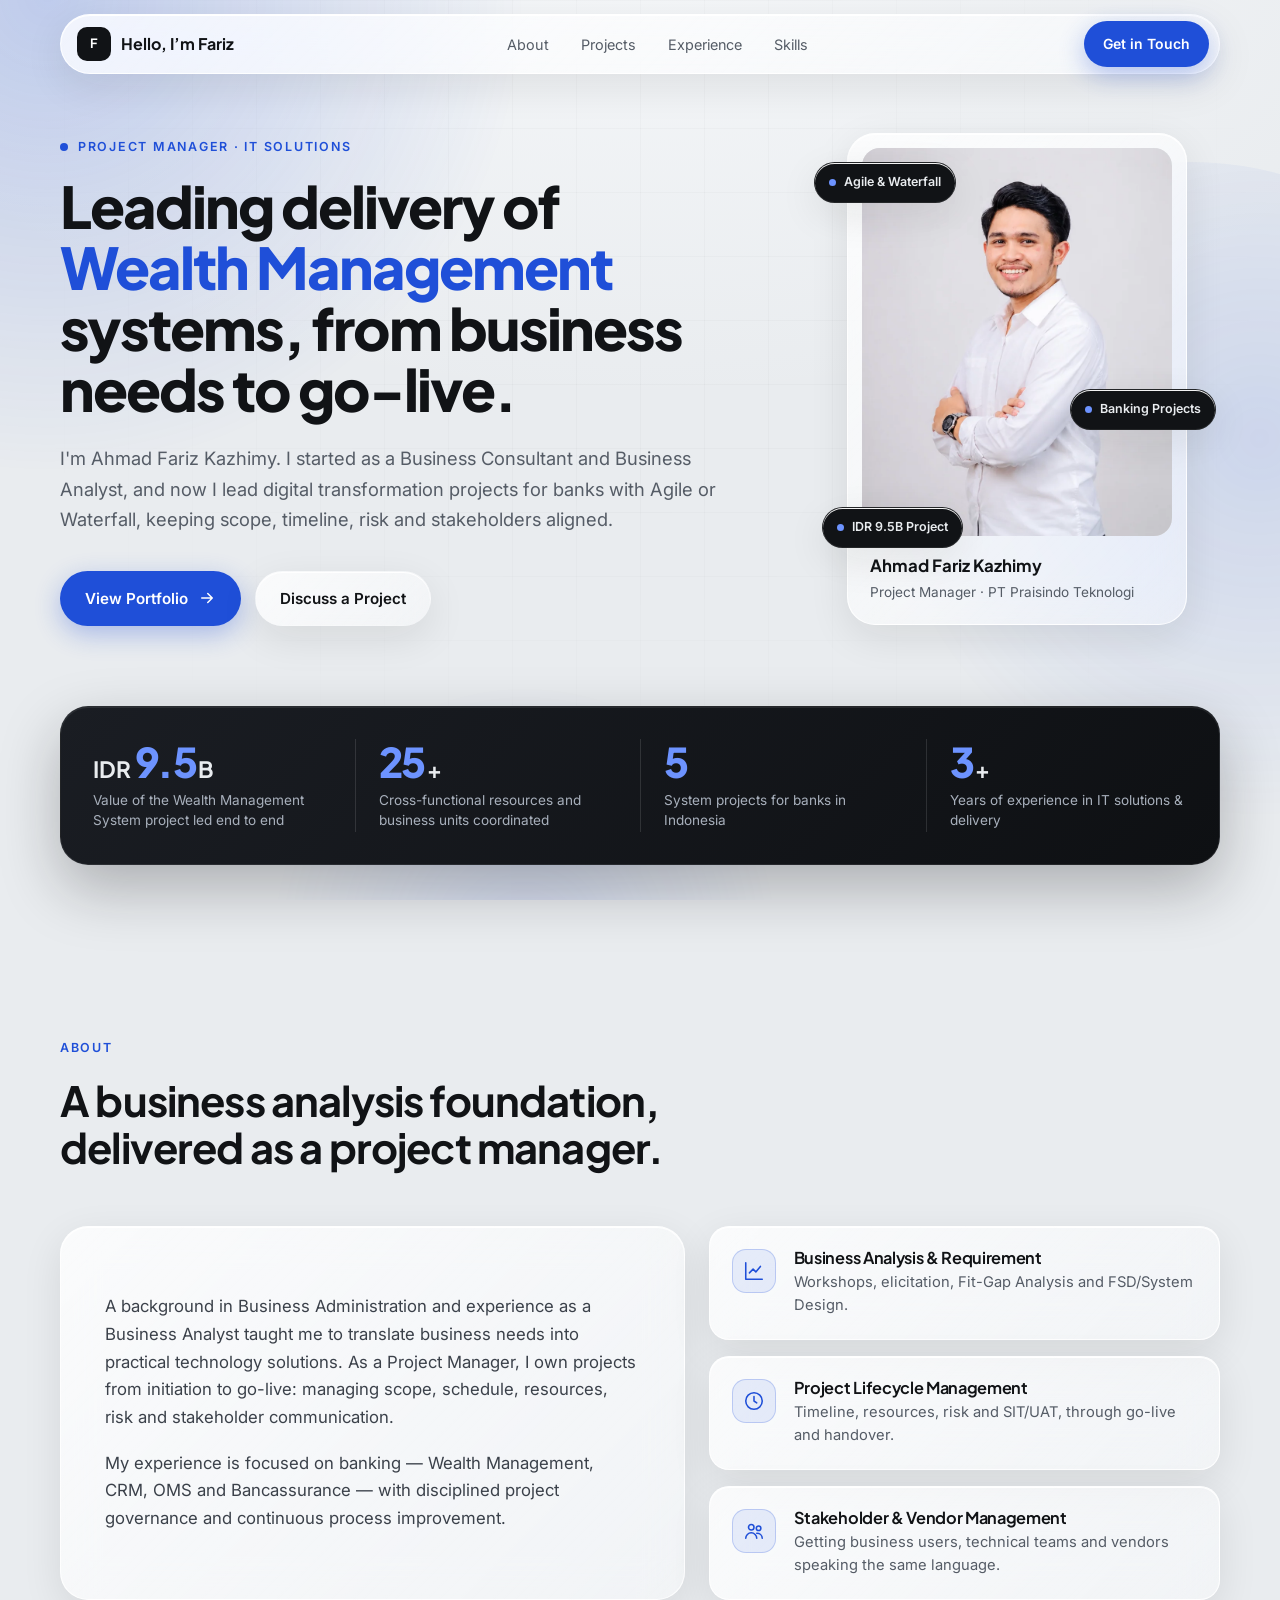
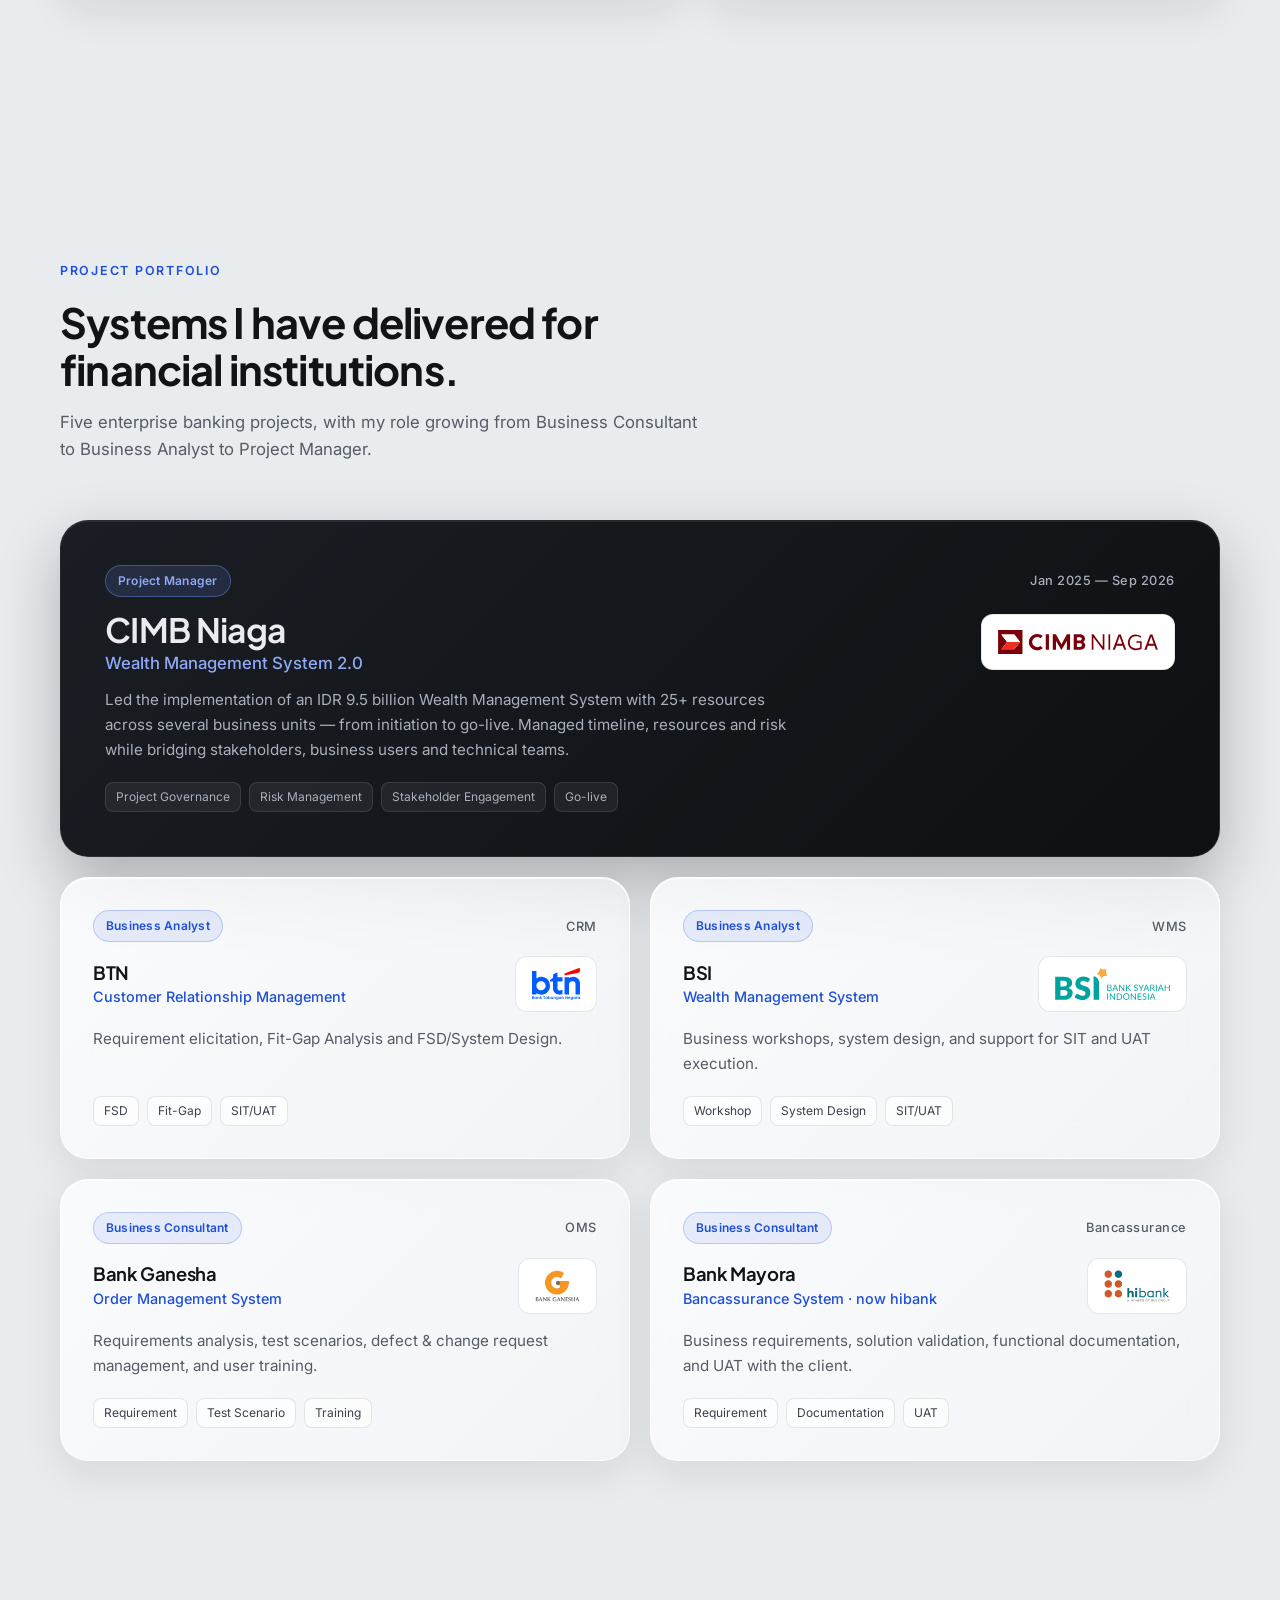
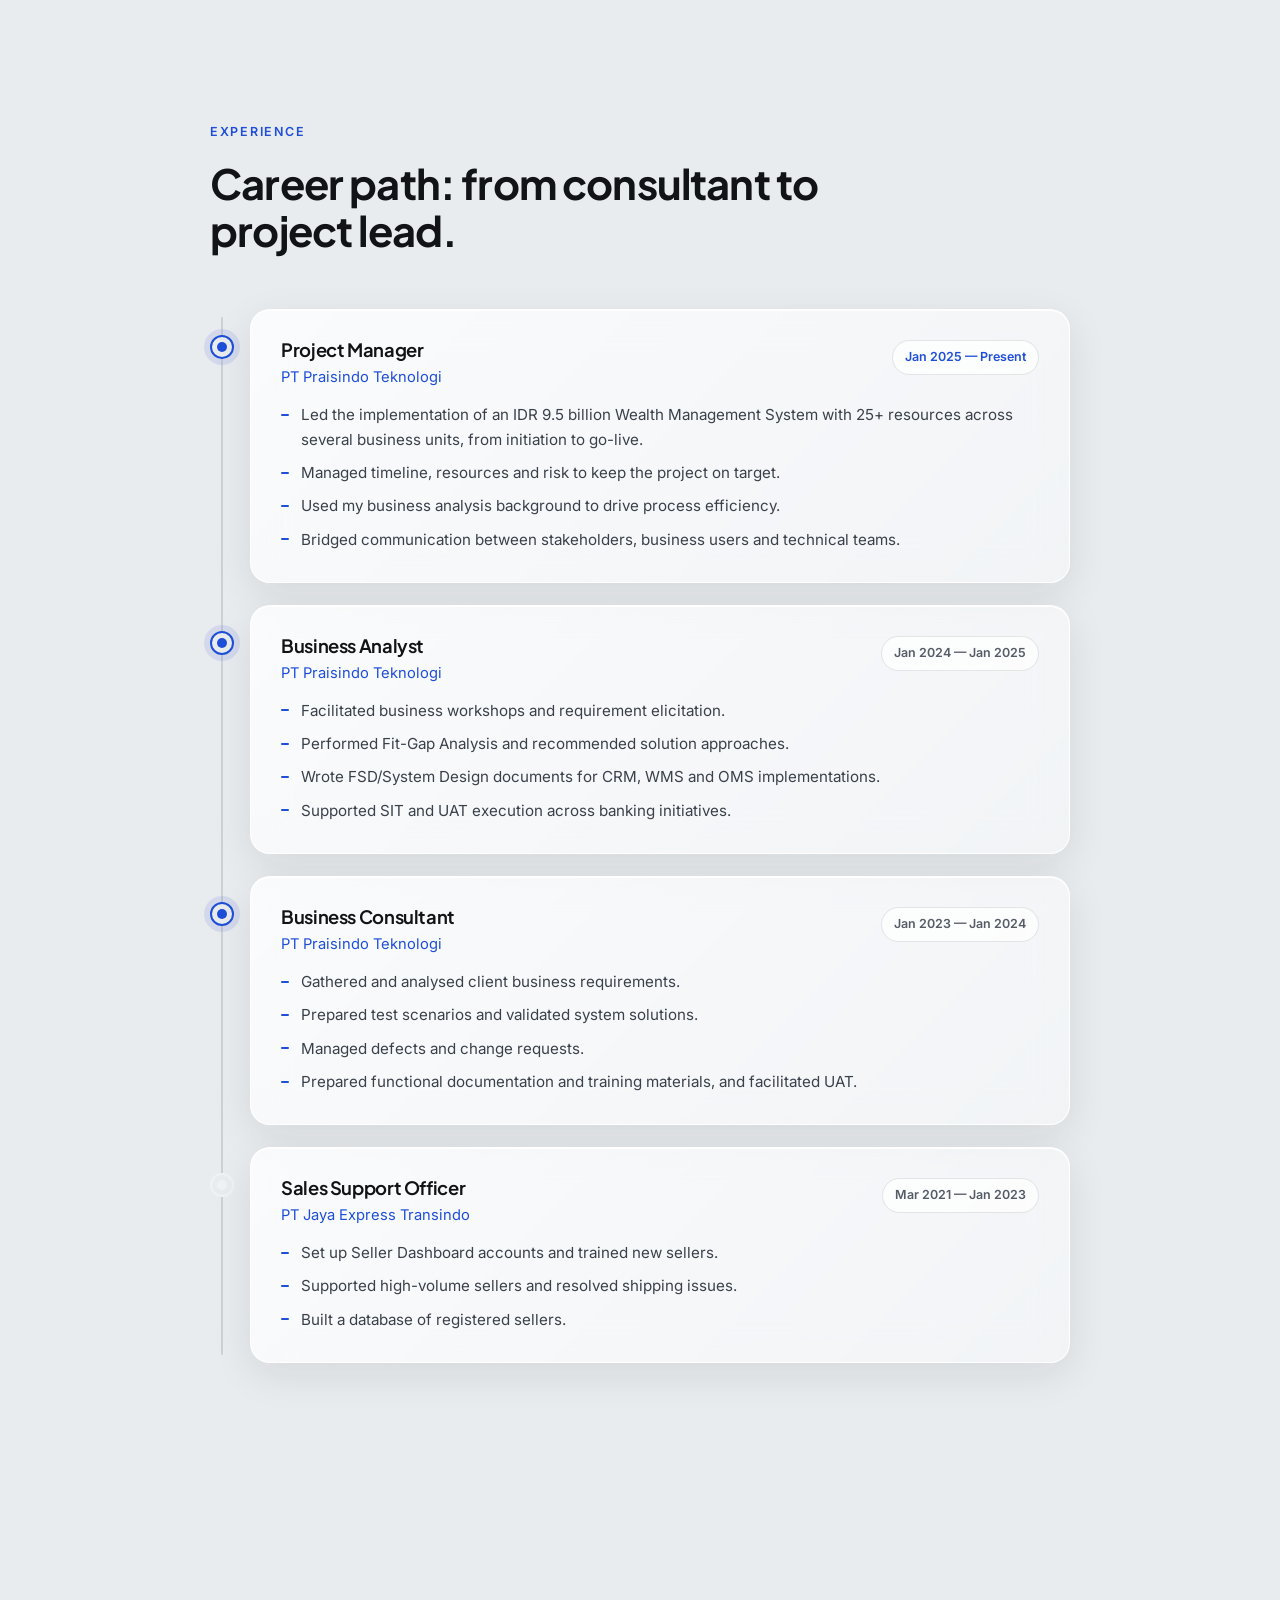
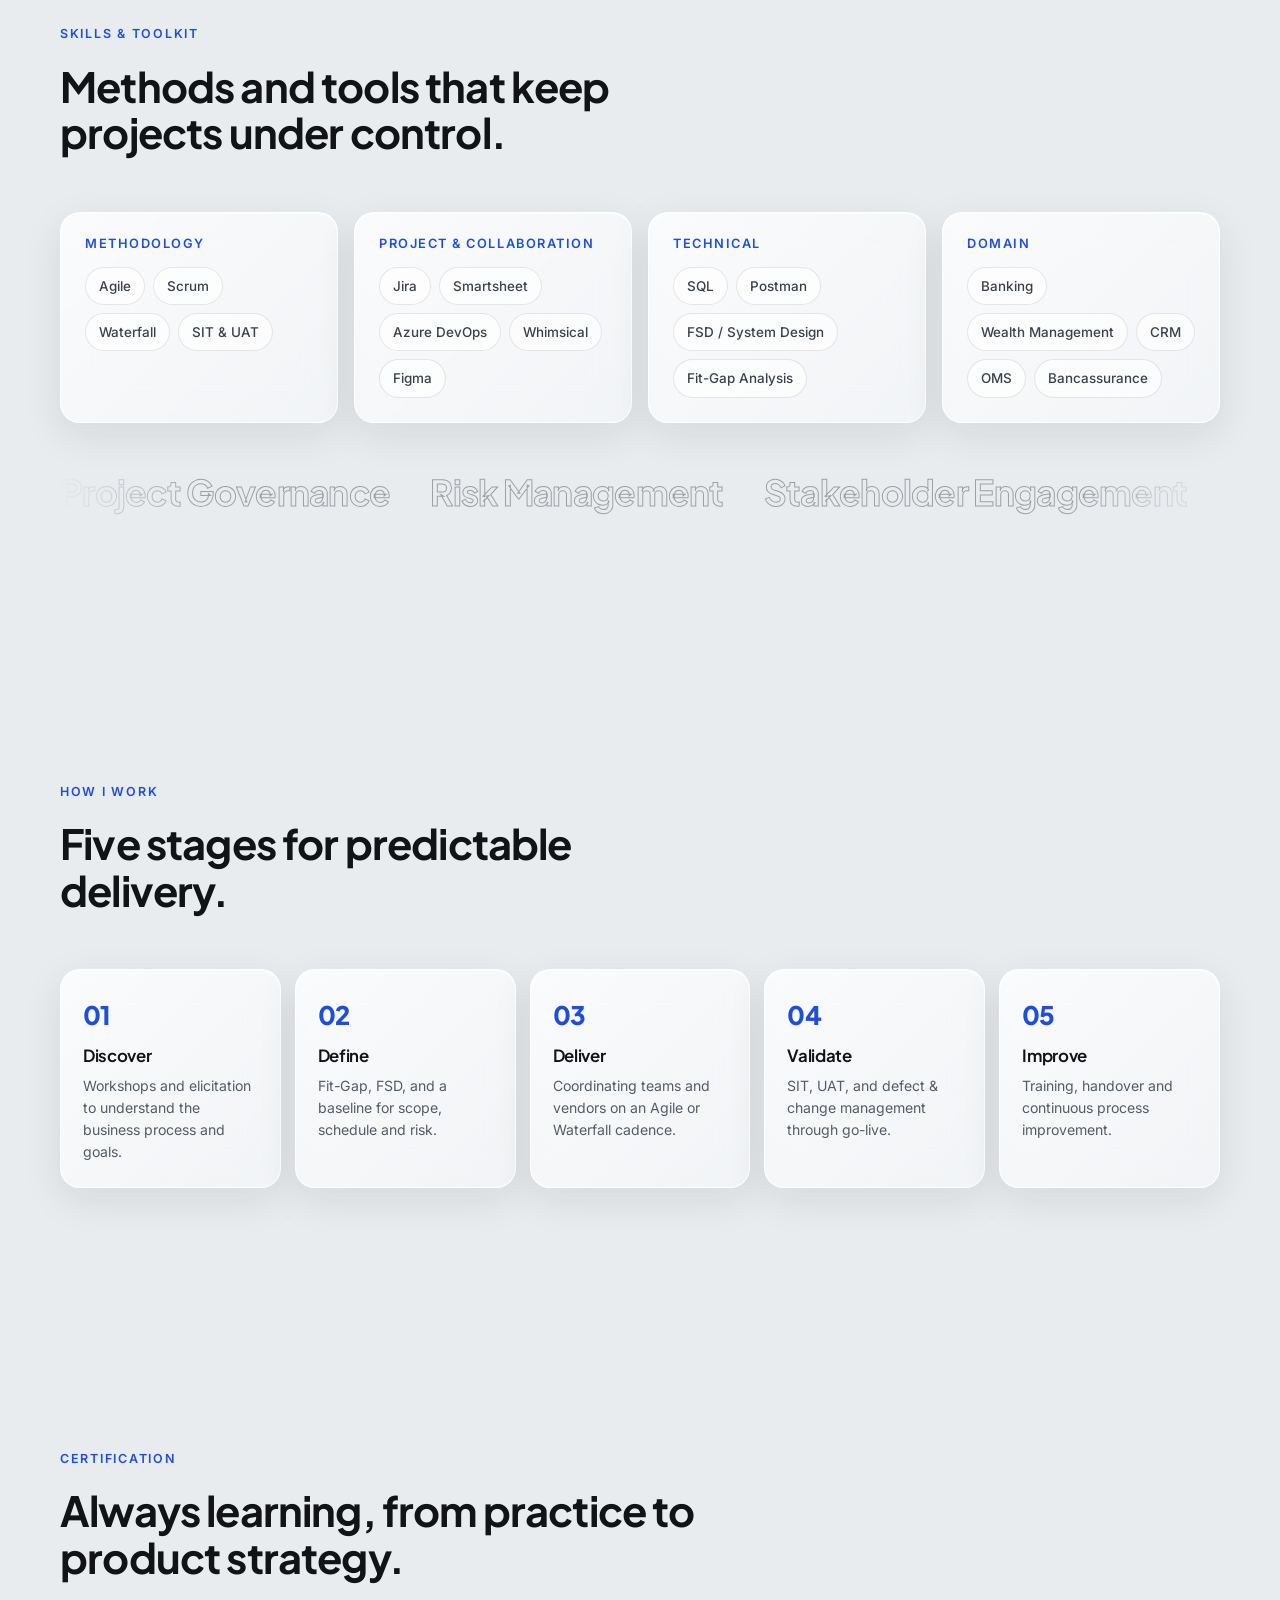
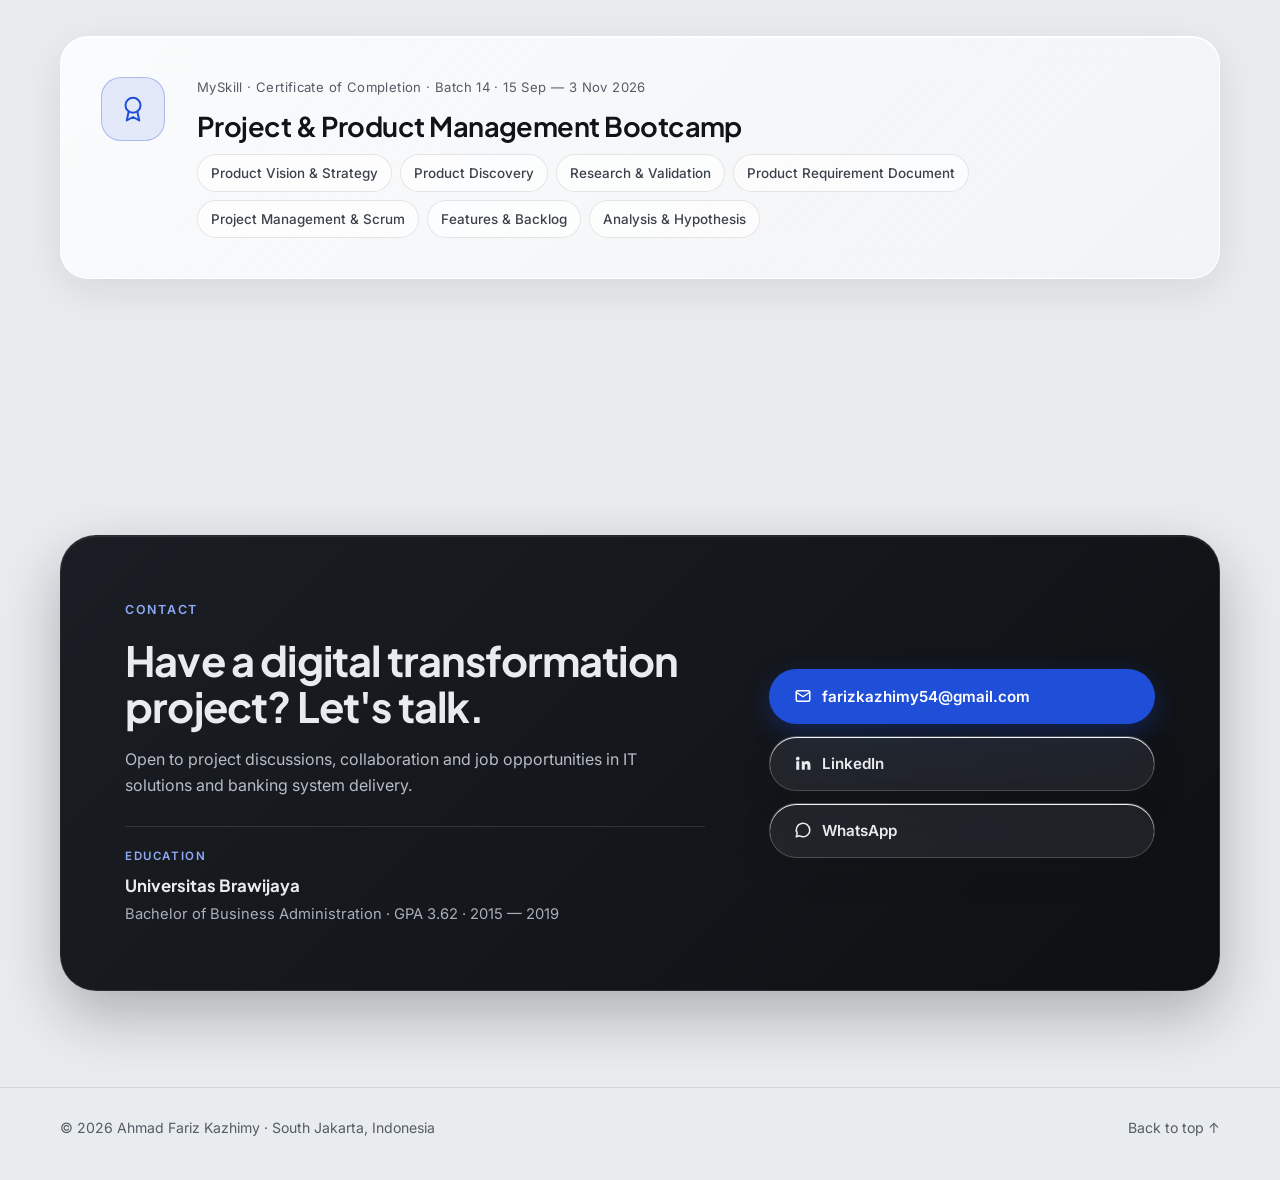
==== commit d22af8f1: "Rename CIMB Niaga project to WMS 2.0 and mirror the profile photo - CIMB Niaga card subtitle: Wealth" ====
--- a/index.html
+++ b/index.html
@@ -209,7 +209,7 @@
               <span class="project__year">Jan 2025 — Sep 2026</span>
             </div>
             <div class="project__head">
-              <h3>CIMB Niaga <small>Wealth Management System</small></h3>
+              <h3>CIMB Niaga <small>Wealth Management System 2.0</small></h3>
               <div class="project__logo"><img src="/assets/logos/cimb-niaga.svg" alt="CIMB Niaga logo" loading="lazy" decoding="async"></div>
             </div>
             <p>
--- a/styles.css
+++ b/styles.css
@@ -224,7 +224,7 @@
   animation: float 7s ease-in-out infinite;
 }
 .profile__photo { position: relative; isolation: isolate; border-radius: 18px; overflow: hidden; aspect-ratio: 4 / 5; background: var(--bg); }
-.profile__photo img { width: 100%; height: 100%; object-fit: cover; object-position: 50% 8%; }
+.profile__photo img { width: 100%; height: 100%; object-fit: cover; object-position: 50% 8%; transform: scaleX(-1); } /* mirrored so the portrait faces the headline */
 .profile__meta { display: grid; gap: 2px; padding: 16px 8px 6px; }
 .profile__meta strong { font-family: var(--font-head); font-size: 1.05rem; }
 .profile__meta span { color: var(--muted); font-size: .85rem; }
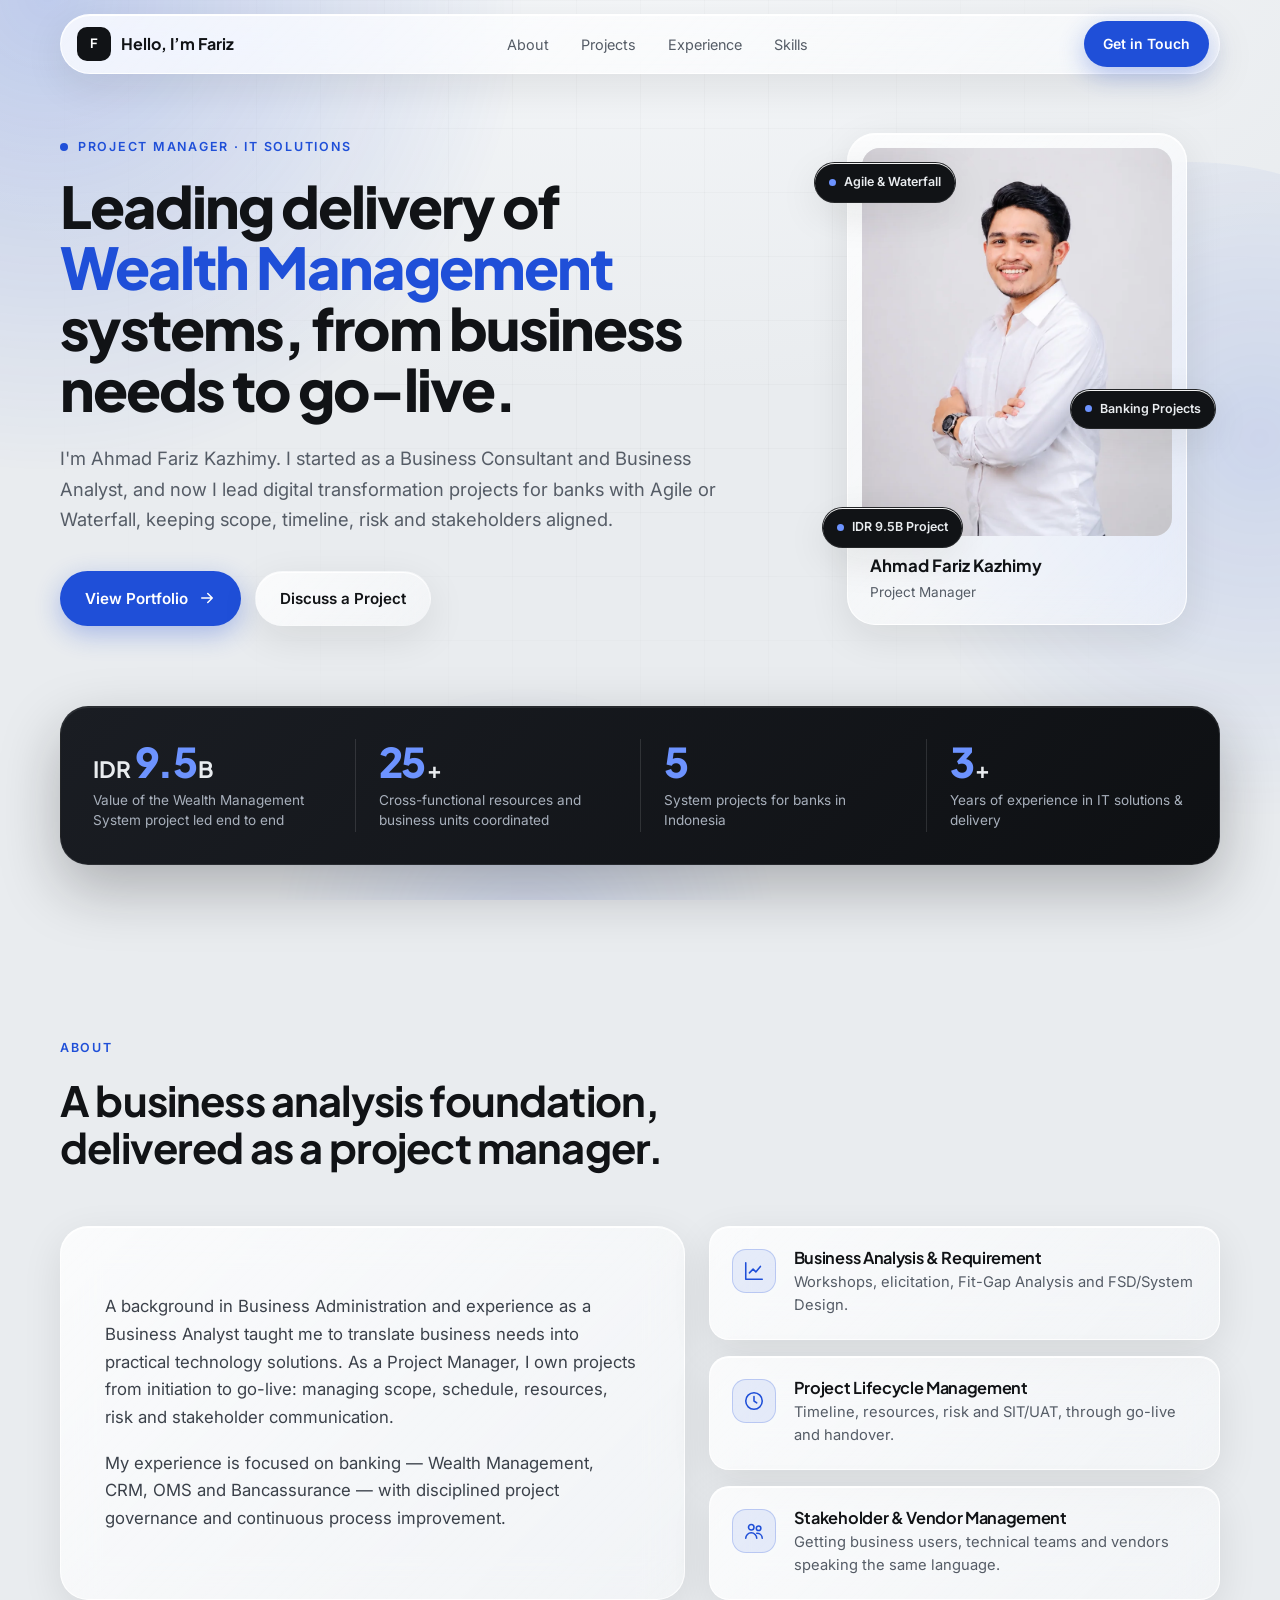
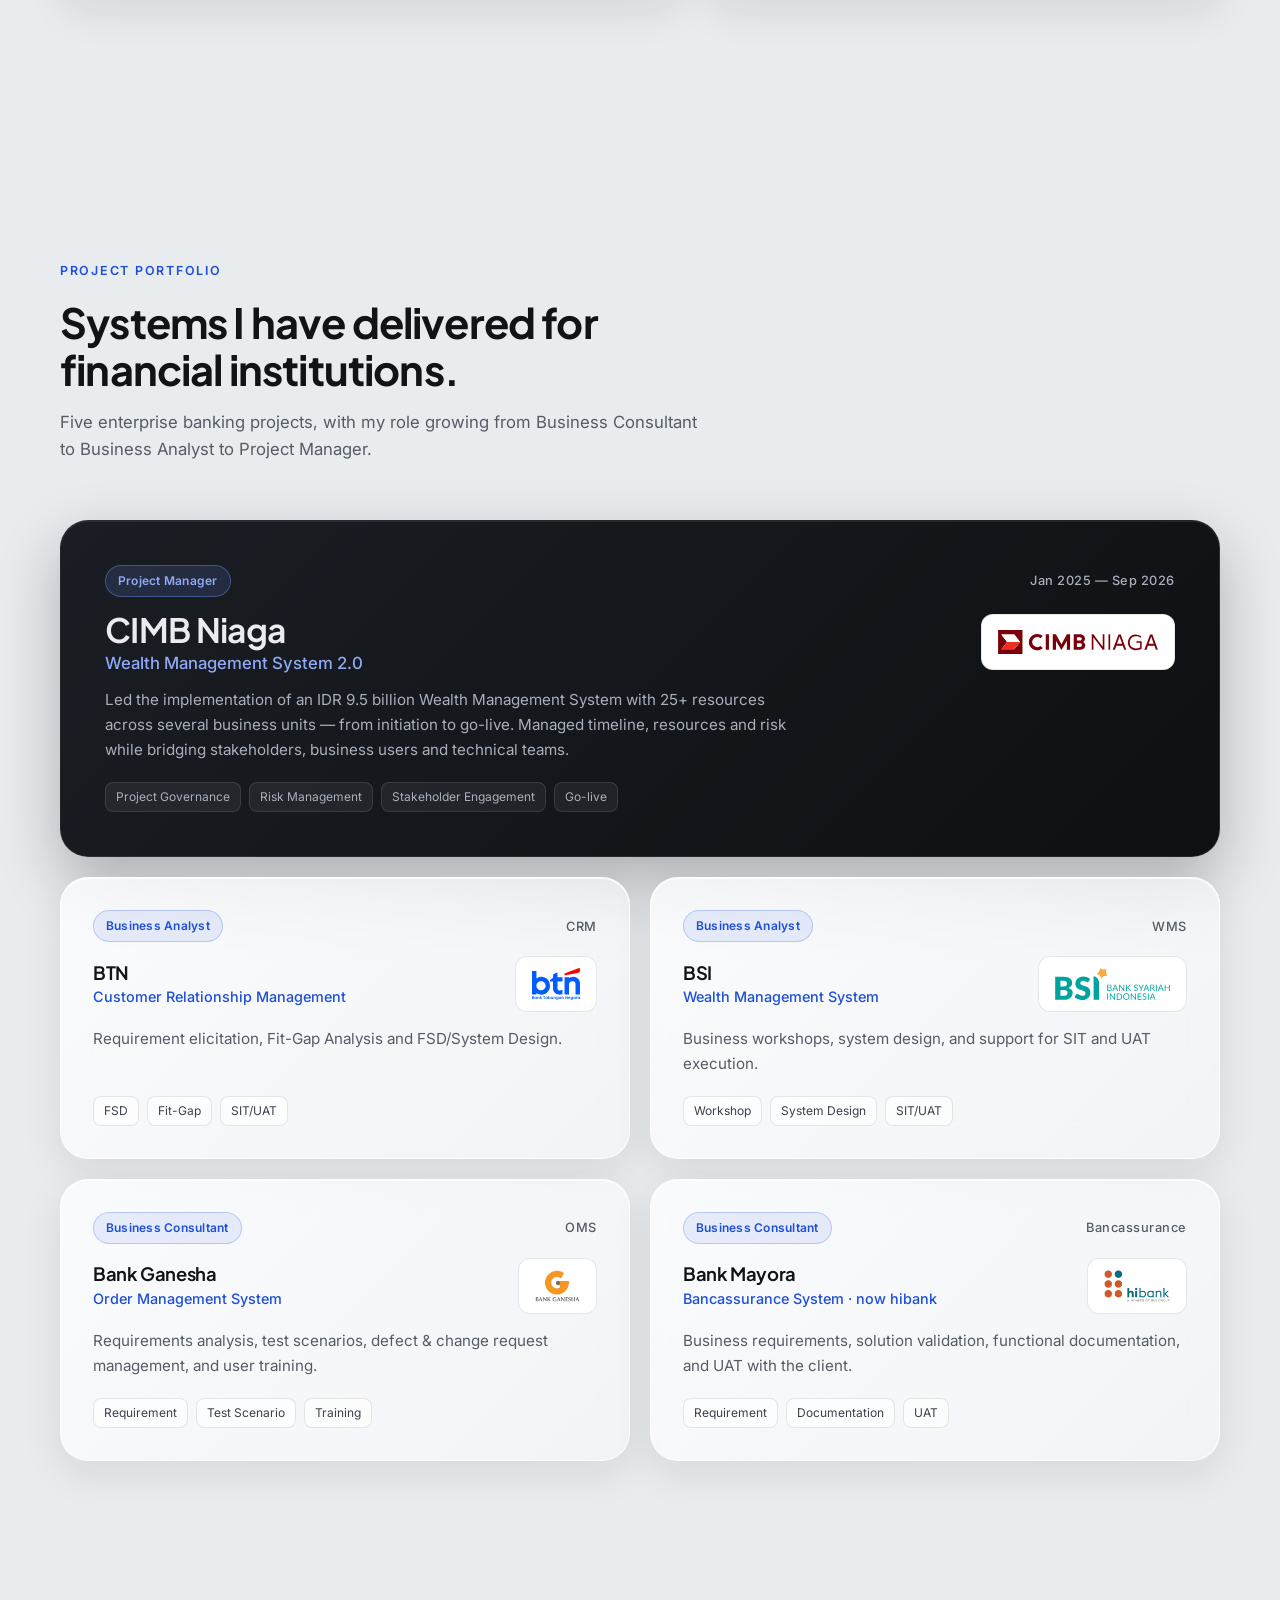
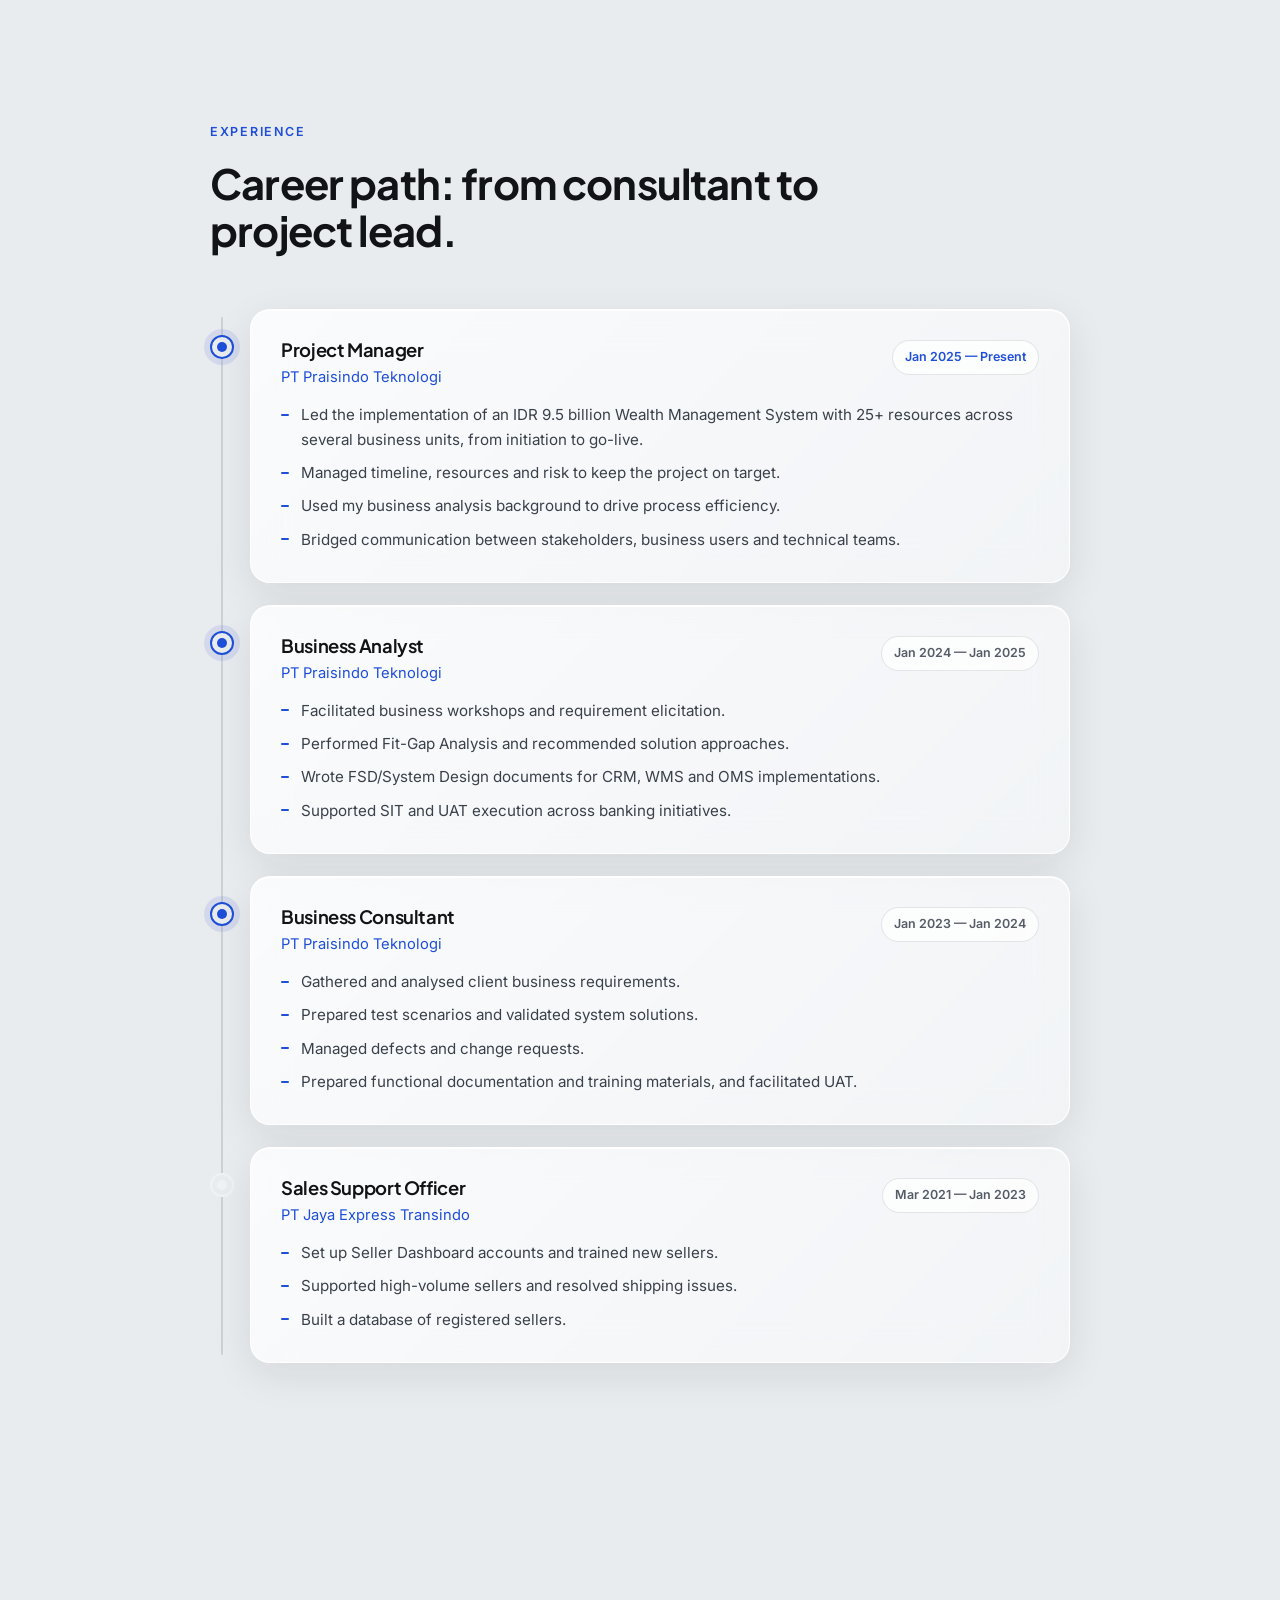
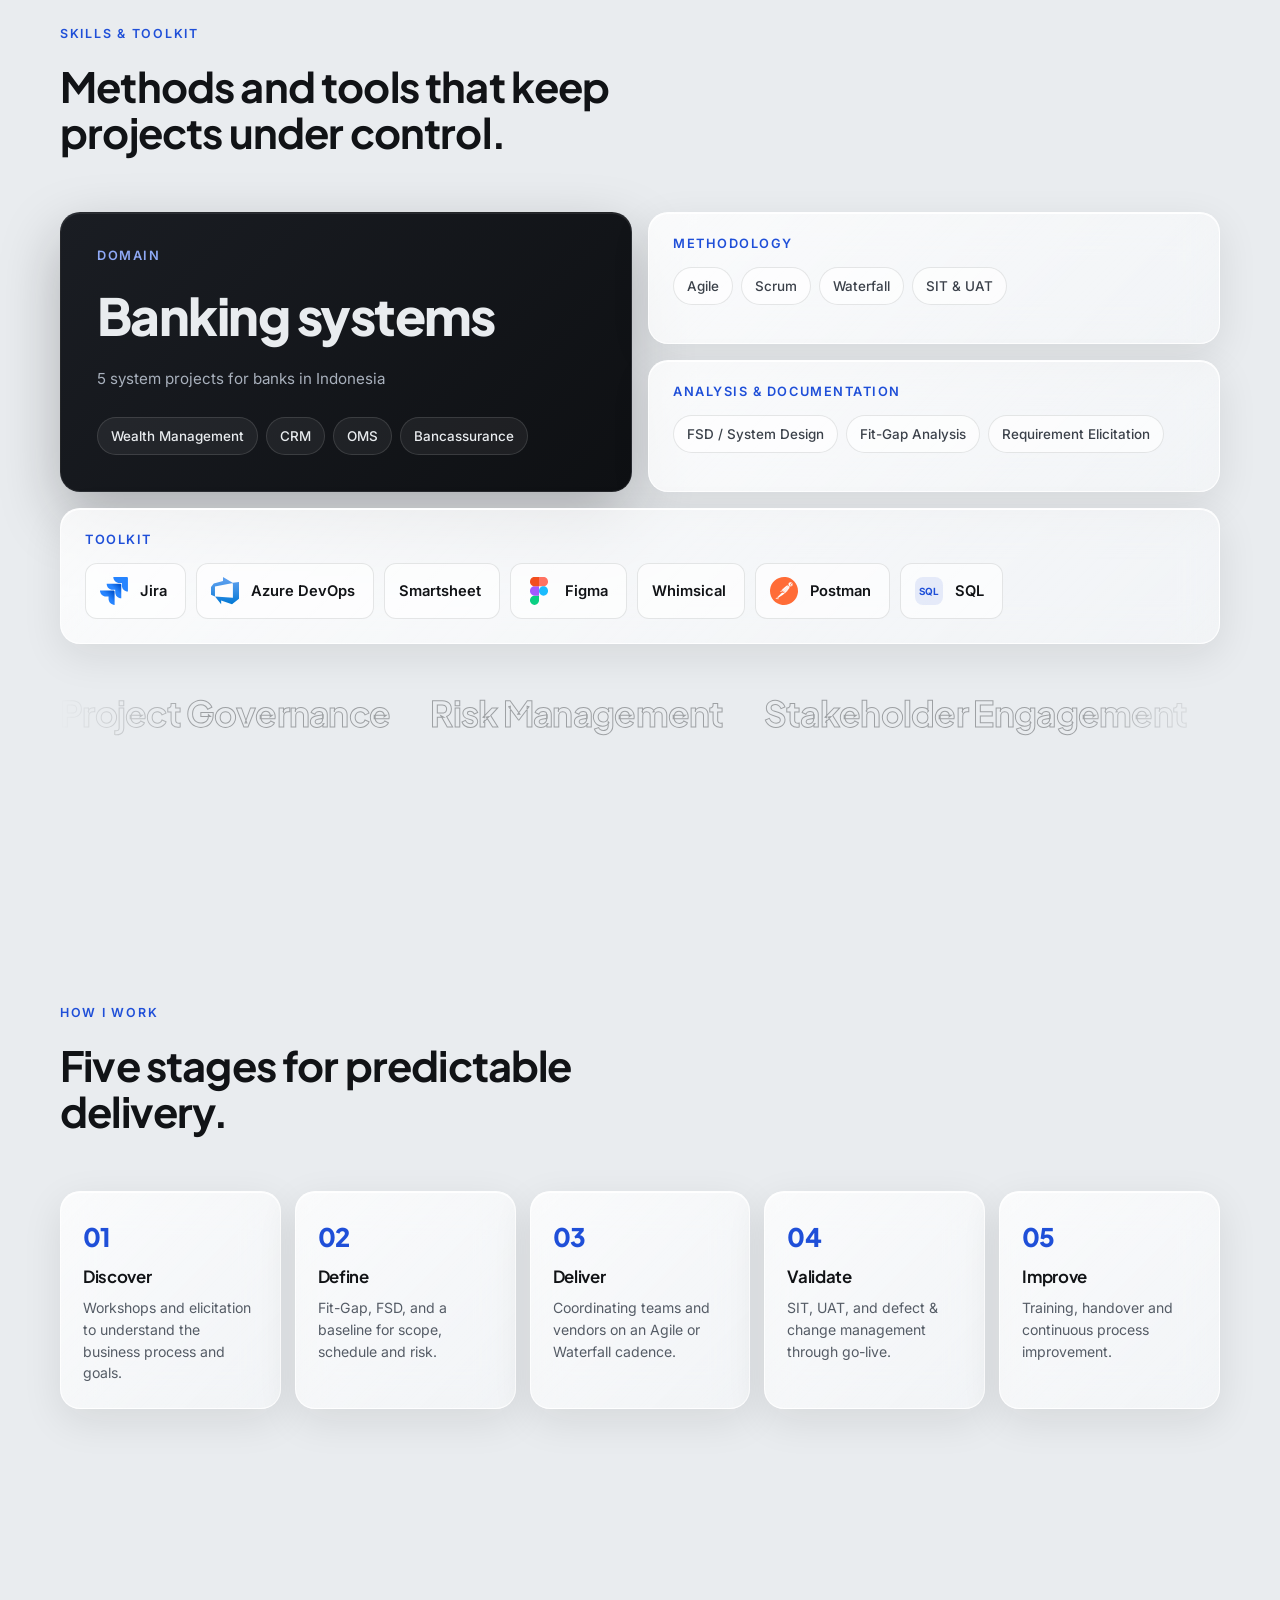
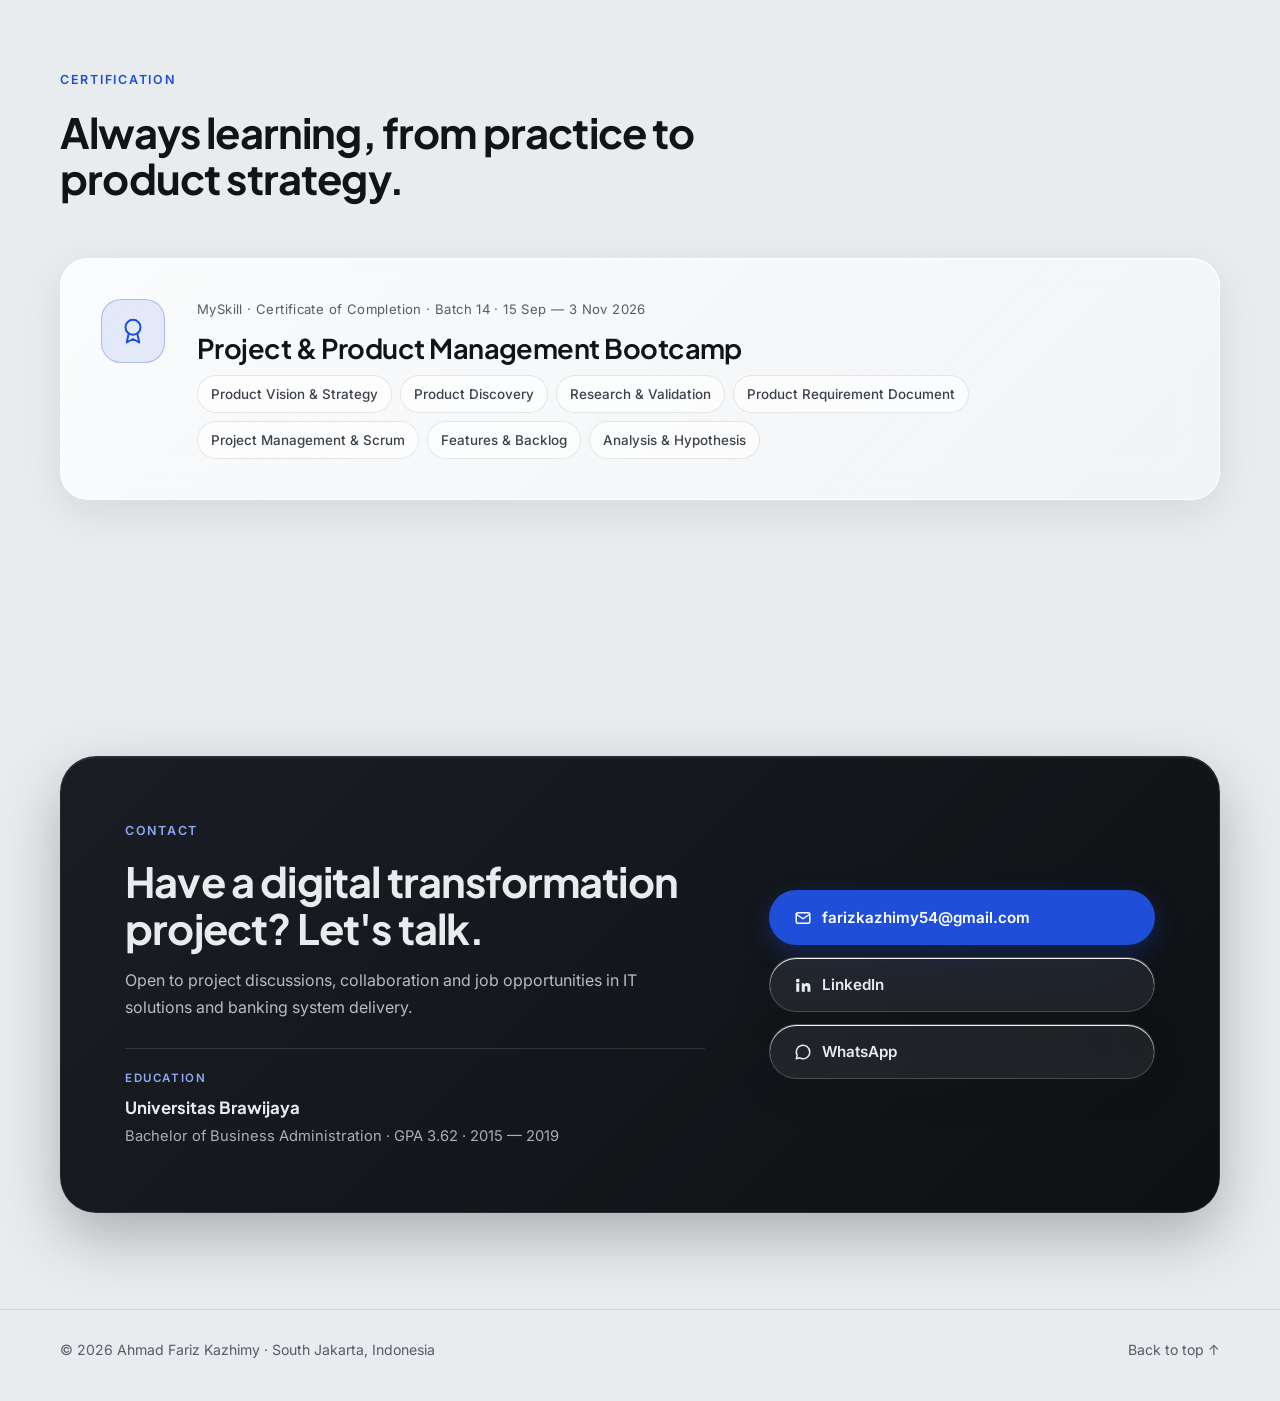
==== commit 44f40233: "Redesign Skills as a bento grid with tool logos; trim photo caption - Skills & Toolkit: banking doma" ====
--- a/index.html
+++ b/index.html
@@ -114,7 +114,7 @@
             </div>
             <div class="profile__meta">
               <strong>Ahmad Fariz Kazhimy</strong>
-              <span>Project Manager · PT Praisindo Teknologi</span>
+              <span>Project Manager</span>
             </div>
             <span class="chip chip--a glass"><i></i> Agile &amp; Waterfall</span>
             <span class="chip chip--b glass"><i></i> Banking Projects</span>
@@ -372,22 +372,32 @@
           <h2>Methods and tools that keep projects under control.</h2>
         </header>
 
-        <div class="skills">
-          <div class="skill-card glass reveal" data-spotlight>
+        <div class="bento">
+          <div class="bento__tile bento__domain glass reveal" data-spotlight>
+            <h3>Domain</h3>
+            <p class="bento__big">Banking systems</p>
+            <p class="bento__note">5 system projects for banks in Indonesia</p>
+            <ul class="chips"><li>Wealth Management</li><li>CRM</li><li>OMS</li><li>Bancassurance</li></ul>
+          </div>
+          <div class="bento__tile glass reveal" data-delay="1" data-spotlight>
             <h3>Methodology</h3>
             <ul class="chips"><li>Agile</li><li>Scrum</li><li>Waterfall</li><li>SIT &amp; UAT</li></ul>
           </div>
-          <div class="skill-card glass reveal" data-delay="1" data-spotlight>
-            <h3>Project &amp; Collaboration</h3>
-            <ul class="chips"><li>Jira</li><li>Smartsheet</li><li>Azure DevOps</li><li>Whimsical</li><li>Figma</li></ul>
-          </div>
-          <div class="skill-card glass reveal" data-delay="2" data-spotlight>
-            <h3>Technical</h3>
-            <ul class="chips"><li>SQL</li><li>Postman</li><li>FSD / System Design</li><li>Fit-Gap Analysis</li></ul>
-          </div>
-          <div class="skill-card glass reveal" data-delay="3" data-spotlight>
-            <h3>Domain</h3>
-            <ul class="chips"><li>Banking</li><li>Wealth Management</li><li>CRM</li><li>OMS</li><li>Bancassurance</li></ul>
+          <div class="bento__tile glass reveal" data-delay="2" data-spotlight>
+            <h3>Analysis &amp; documentation</h3>
+            <ul class="chips"><li>FSD / System Design</li><li>Fit-Gap Analysis</li><li>Requirement Elicitation</li></ul>
+          </div>
+          <div class="bento__tile bento__tools glass reveal" data-delay="3" data-spotlight>
+            <h3>Toolkit</h3>
+            <ul class="toolkit">
+              <li><img src="/assets/logos/jira.svg" alt="" width="28" height="28" loading="lazy">Jira</li>
+              <li><img src="/assets/logos/azure-devops.svg" alt="" width="28" height="28" loading="lazy">Azure DevOps</li>
+              <li>Smartsheet</li>
+              <li><img src="/assets/logos/figma.svg" alt="" width="28" height="28" loading="lazy">Figma</li>
+              <li>Whimsical</li>
+              <li><img src="/assets/logos/postman.svg" alt="" width="28" height="28" loading="lazy">Postman</li>
+              <li><span class="toolkit__mark toolkit__mark--text" aria-hidden="true">SQL</span>SQL</li>
+            </ul>
           </div>
         </div>
 
--- a/styles.css
+++ b/styles.css
@@ -319,9 +319,23 @@
 .tl-list li::before { content: ""; position: absolute; left: 0; top: .7em; width: 8px; height: 2px; background: var(--accent); border-radius: 2px; }
 
 /* ---------- Skills ---------- */
-.skills { display: grid; grid-template-columns: repeat(4, 1fr); gap: 16px; }
-.skill-card { border-radius: var(--radius-md); padding: 24px; display: grid; gap: 16px; align-content: start; }
-.skill-card h3 { font-size: .8rem; letter-spacing: .12em; text-transform: uppercase; color: var(--highlight-text); font-weight: 600; font-family: var(--font-body); }
+/* bento: the banking domain as the large dark tile, methods beside it, the toolkit with real logos across the foot */
+.bento { display: grid; grid-template-columns: repeat(4, 1fr); grid-template-areas: "domain domain method method" "domain domain docs docs" "tools tools tools tools"; gap: 16px; }
+.bento__tile { border-radius: var(--radius-md); padding: 24px; display: grid; gap: 16px; align-content: start; }
+.bento__tile h3 { font-size: .8rem; letter-spacing: .12em; text-transform: uppercase; color: var(--highlight-text); font-weight: 600; font-family: var(--font-body); }
+.bento__domain { grid-area: domain; padding: clamp(24px, 3vw, 36px); align-content: space-between; min-height: 280px; }
+.bento__tile:nth-child(2) { grid-area: method; }
+.bento__tile:nth-child(3) { grid-area: docs; }
+.bento__tools { grid-area: tools; }
+.bento__big { font-family: var(--font-head); font-weight: 800; font-size: clamp(2rem, 4vw, 3.2rem); letter-spacing: -0.03em; line-height: 1.02; }
+.bento__note { color: var(--muted); font-size: .95rem; }
+.bento__domain .chips li { background: rgba(255,255,255,.06); border-color: rgba(255,255,255,.12); color: var(--on-dark); }
+.toolkit { display: flex; flex-wrap: wrap; gap: 10px; }
+.toolkit li { display: flex; align-items: center; gap: 12px; min-height: 56px; padding: 0 18px 0 14px; white-space: nowrap; border-radius: var(--radius-sm); background: rgba(255,255,255,.65); border: 1px solid var(--line); font-size: .92rem; font-weight: 600; transition: border-color .25s, transform .25s var(--ease); }
+.toolkit li:hover { border-color: rgba(31,79,216,.45); transform: translateY(-2px); }
+.toolkit img, .toolkit__mark { width: 28px; height: 28px; flex: none; object-fit: contain; }
+.toolkit__mark { border-radius: 8px; background: var(--accent-tint); }
+.toolkit__mark--text { display: grid; place-items: center; font-size: .62rem; font-weight: 700; letter-spacing: .02em; color: var(--accent); }
 .chips { display: flex; flex-wrap: wrap; gap: 8px; }
 .chips li { padding: 7px 13px; border-radius: 999px; font-size: .84rem; font-weight: 500; color: var(--text-soft); background: rgba(255,255,255,.65); border: 1px solid var(--line); transition: border-color .25s, background .25s, transform .25s var(--ease); }
 .chips li:hover { border-color: rgba(31,79,216,.45); background: var(--accent-tint); transform: translateY(-2px); }
@@ -366,7 +380,7 @@
 
 /* ---------- Dark blocks (30% jet black): stats, featured project, contact ----------
    Inside them the role tokens switch to light text and a lighter cobalt for contrast. */
-.stats, .project--featured, .cta {
+.stats, .project--featured, .cta, .bento__domain {
   --text: var(--on-dark);
   --muted: var(--on-dark-muted);
   --highlight: var(--accent-on-dark);
@@ -394,7 +408,8 @@
 
 /* ---------- Responsive ---------- */
 @media (max-width: 1024px) {
-  .skills { grid-template-columns: repeat(2, 1fr); }
+  .bento { grid-template-columns: 1fr 1fr; grid-template-areas: "domain domain" "method docs" "tools tools"; }
+  .bento__domain { min-height: 0; }
   .steps { grid-template-columns: repeat(3, 1fr); }
   .stats { grid-template-columns: repeat(2, 1fr); }
   .stats li:nth-child(3)::before { display: none; }
@@ -434,7 +449,10 @@
   .stats { grid-template-columns: 1fr; }
   .stats li + li::before { display: none; }
   .stats li:nth-child(n+2) { border-top: 1px solid var(--glass-border); }
-  .skills, .steps { grid-template-columns: 1fr; }
+  .steps { grid-template-columns: 1fr; }
+  .bento { grid-template-columns: 1fr; grid-template-areas: "domain" "method" "docs" "tools"; }
+  .toolkit { display: grid; grid-template-columns: 1fr 1fr; }
+  .toolkit li { white-space: normal; padding: 0 12px; gap: 10px; font-size: .85rem; line-height: 1.25; }
   .rotator__word { white-space: normal; }
   .hero__actions .btn { flex: 1 1 100%; }
   .pillars li { padding: 20px 20px 20px 76px; }
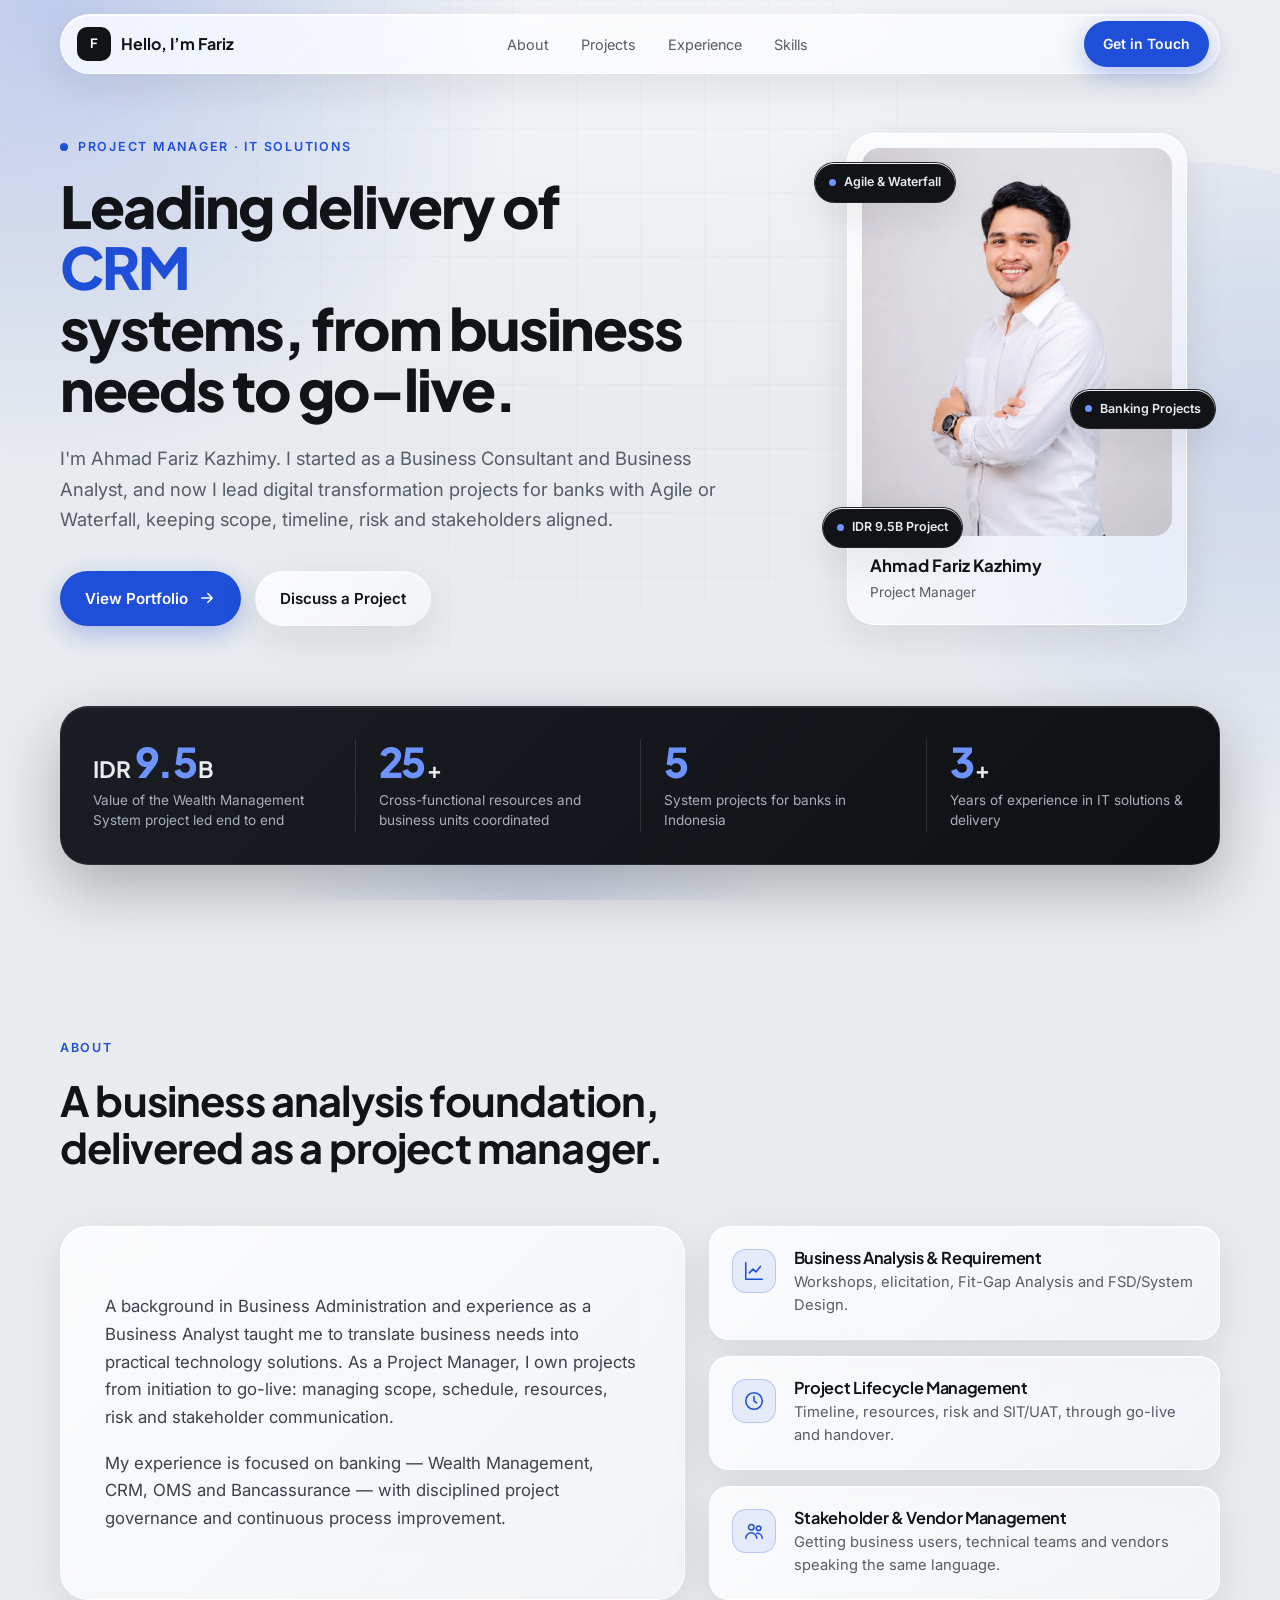
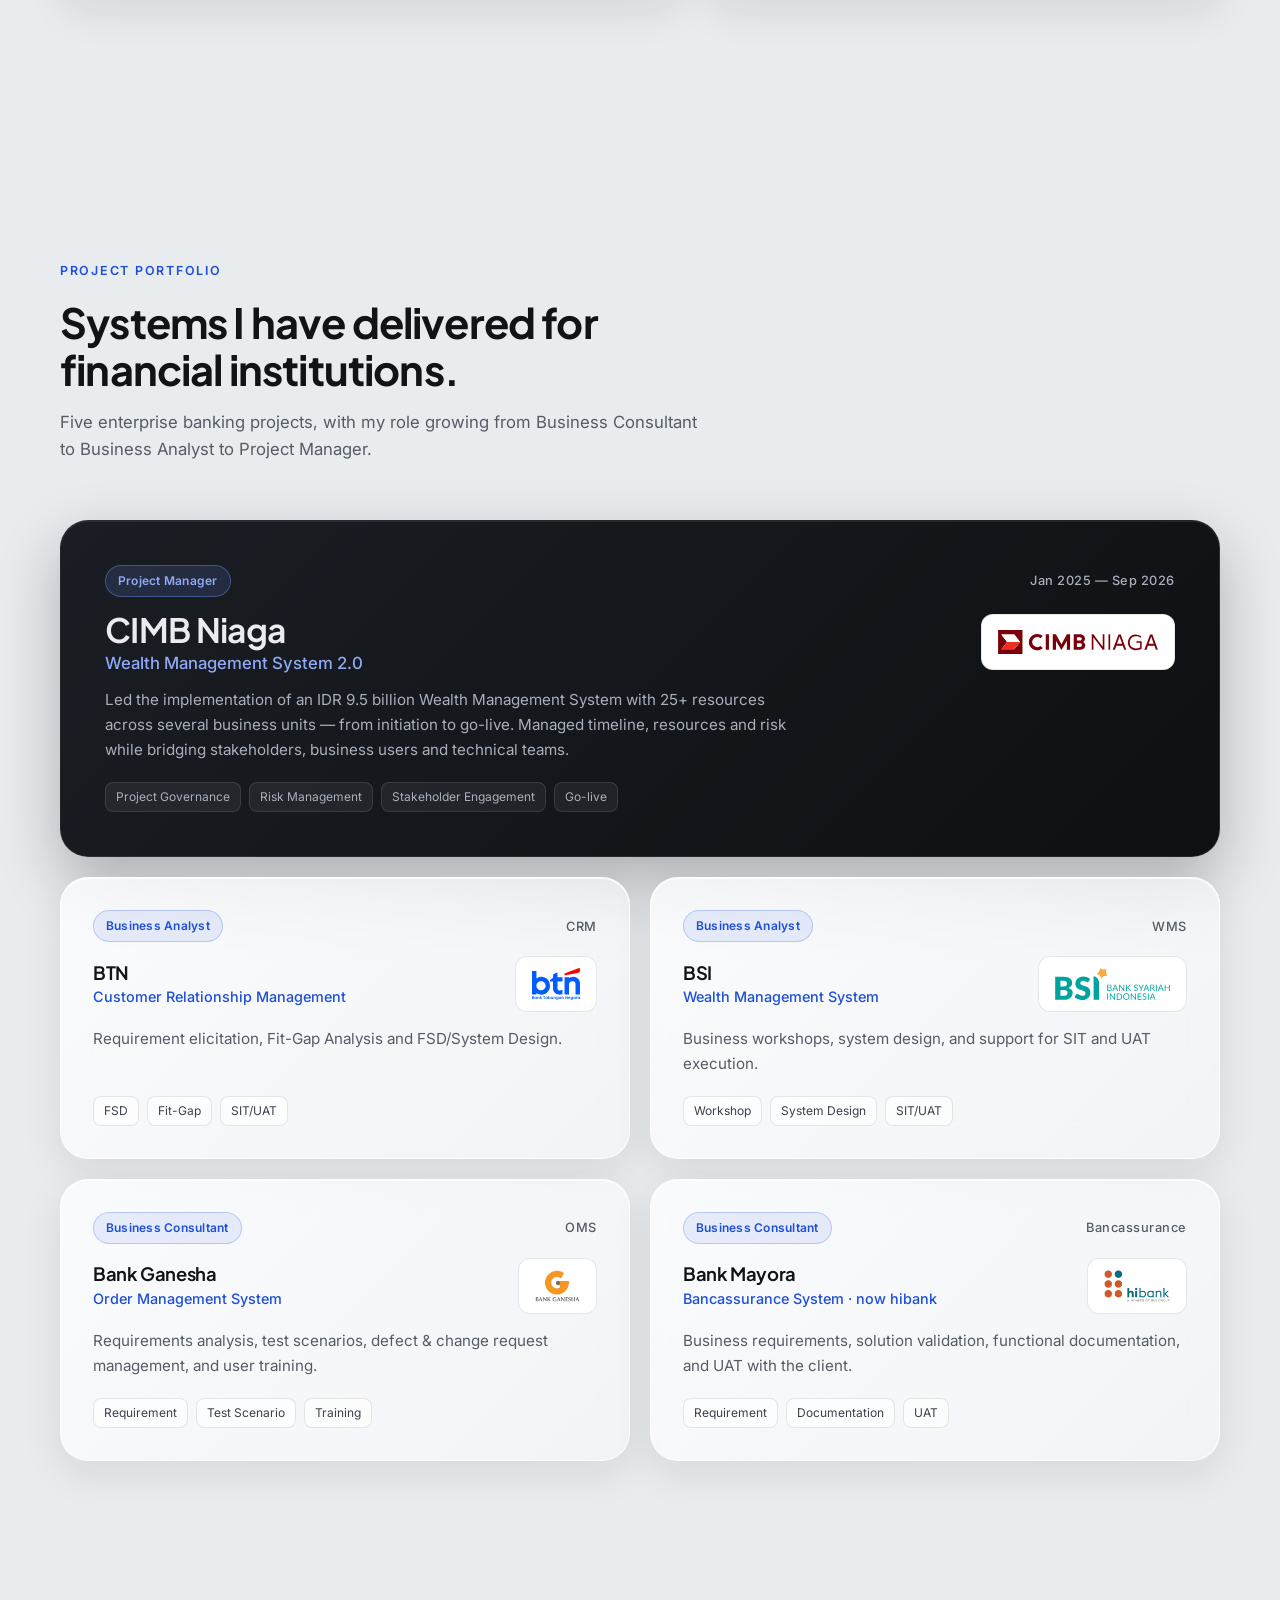
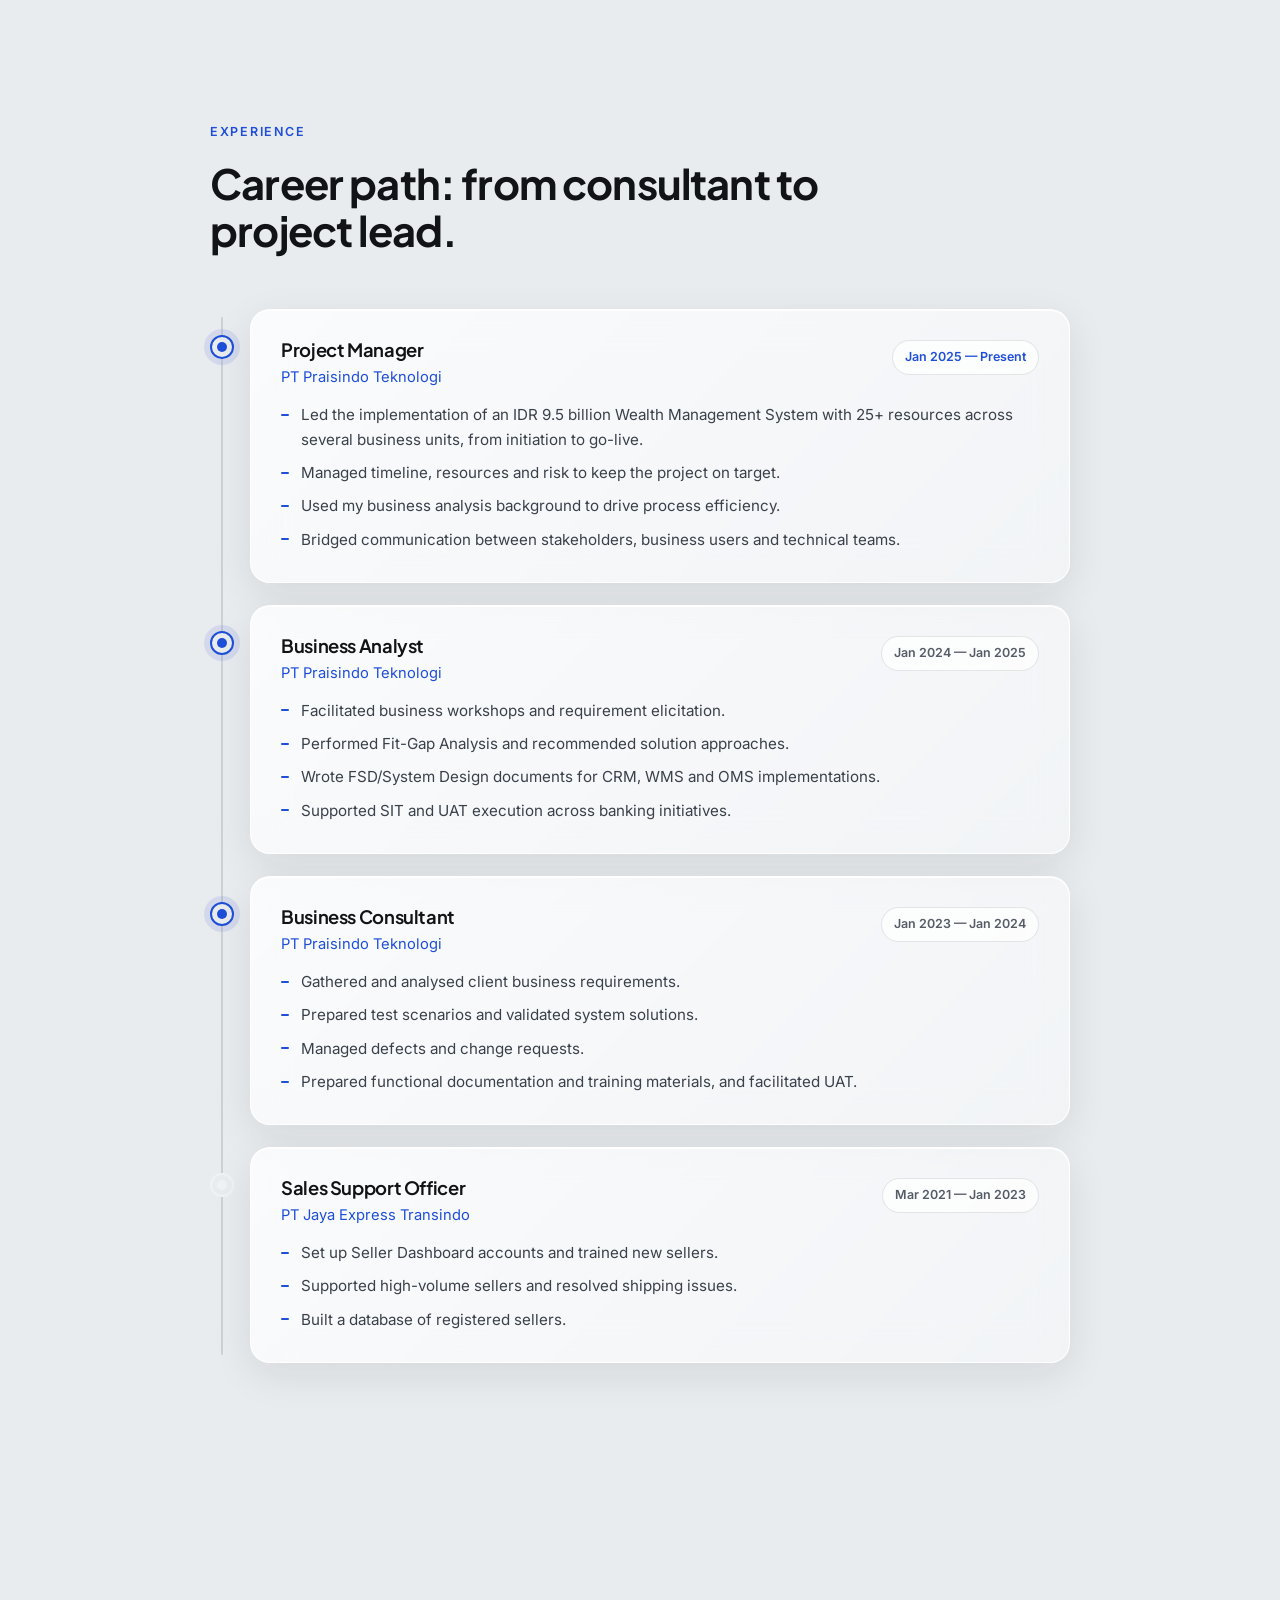
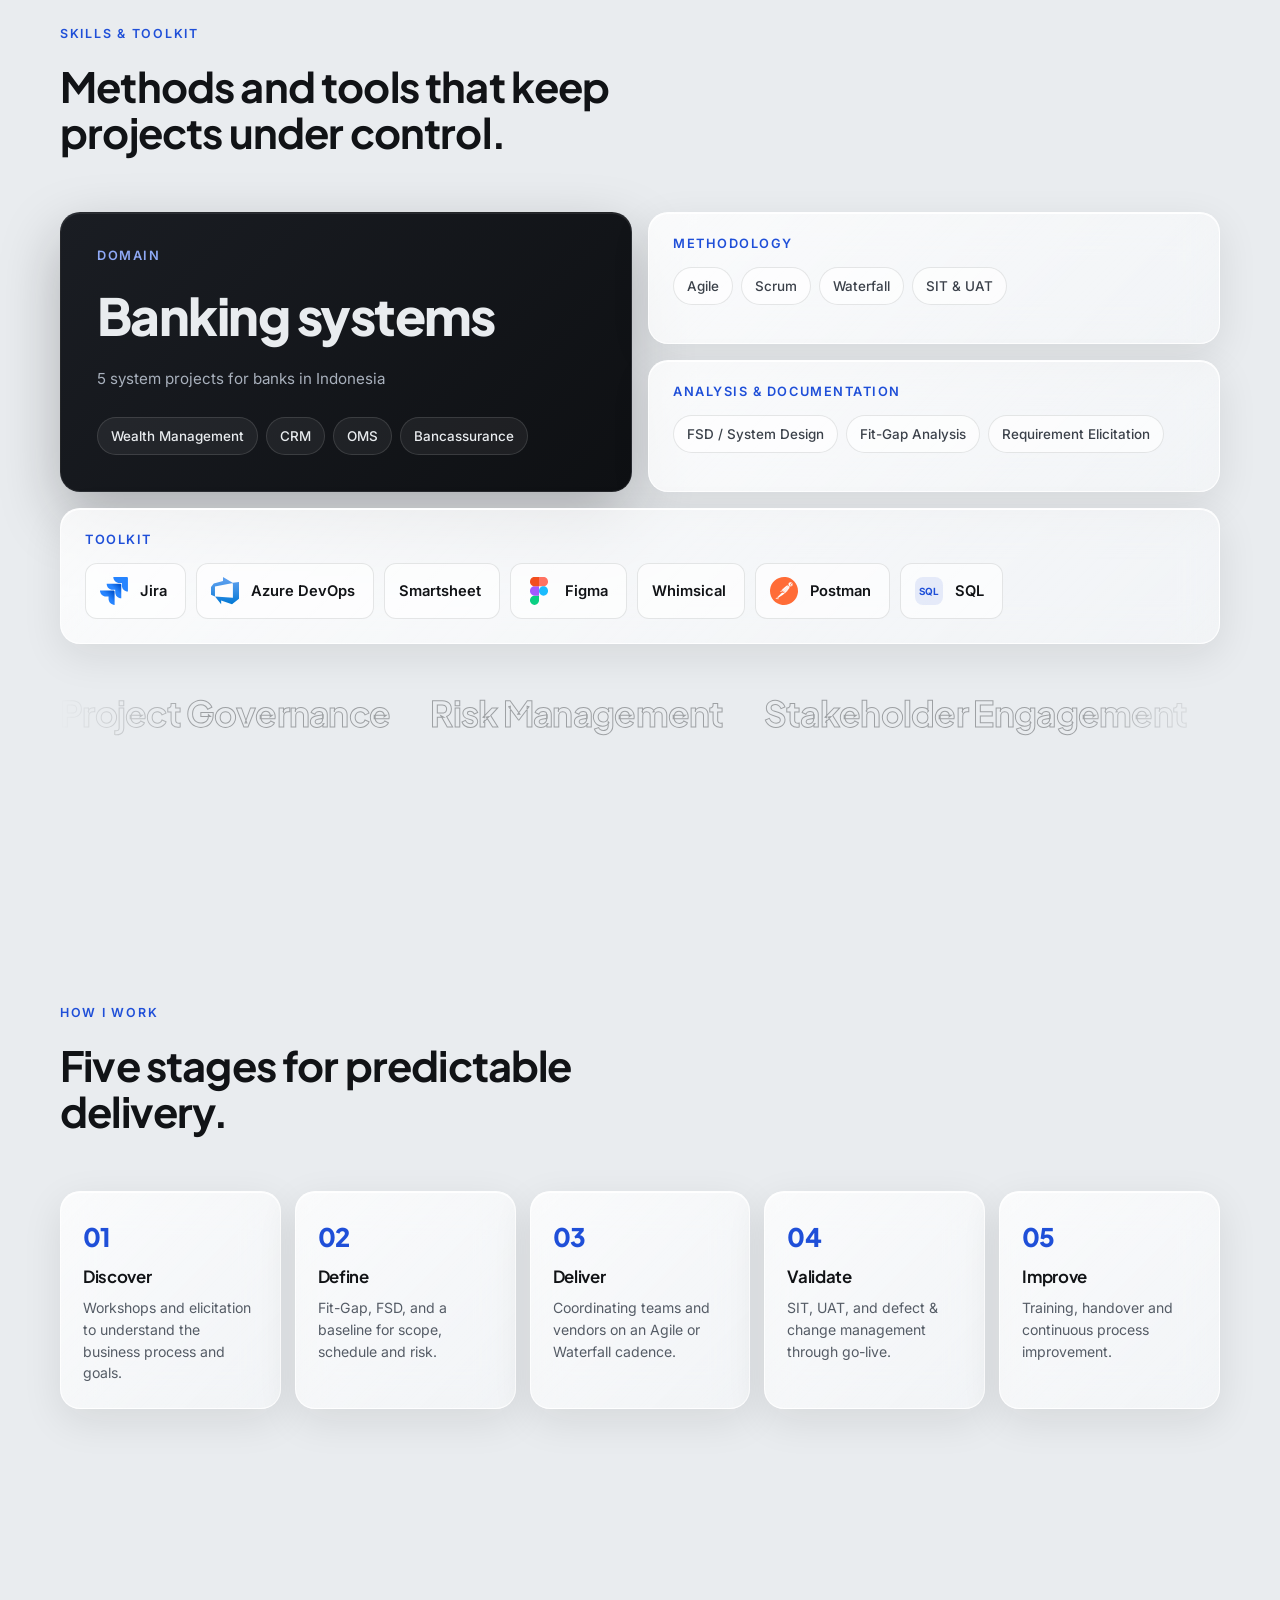
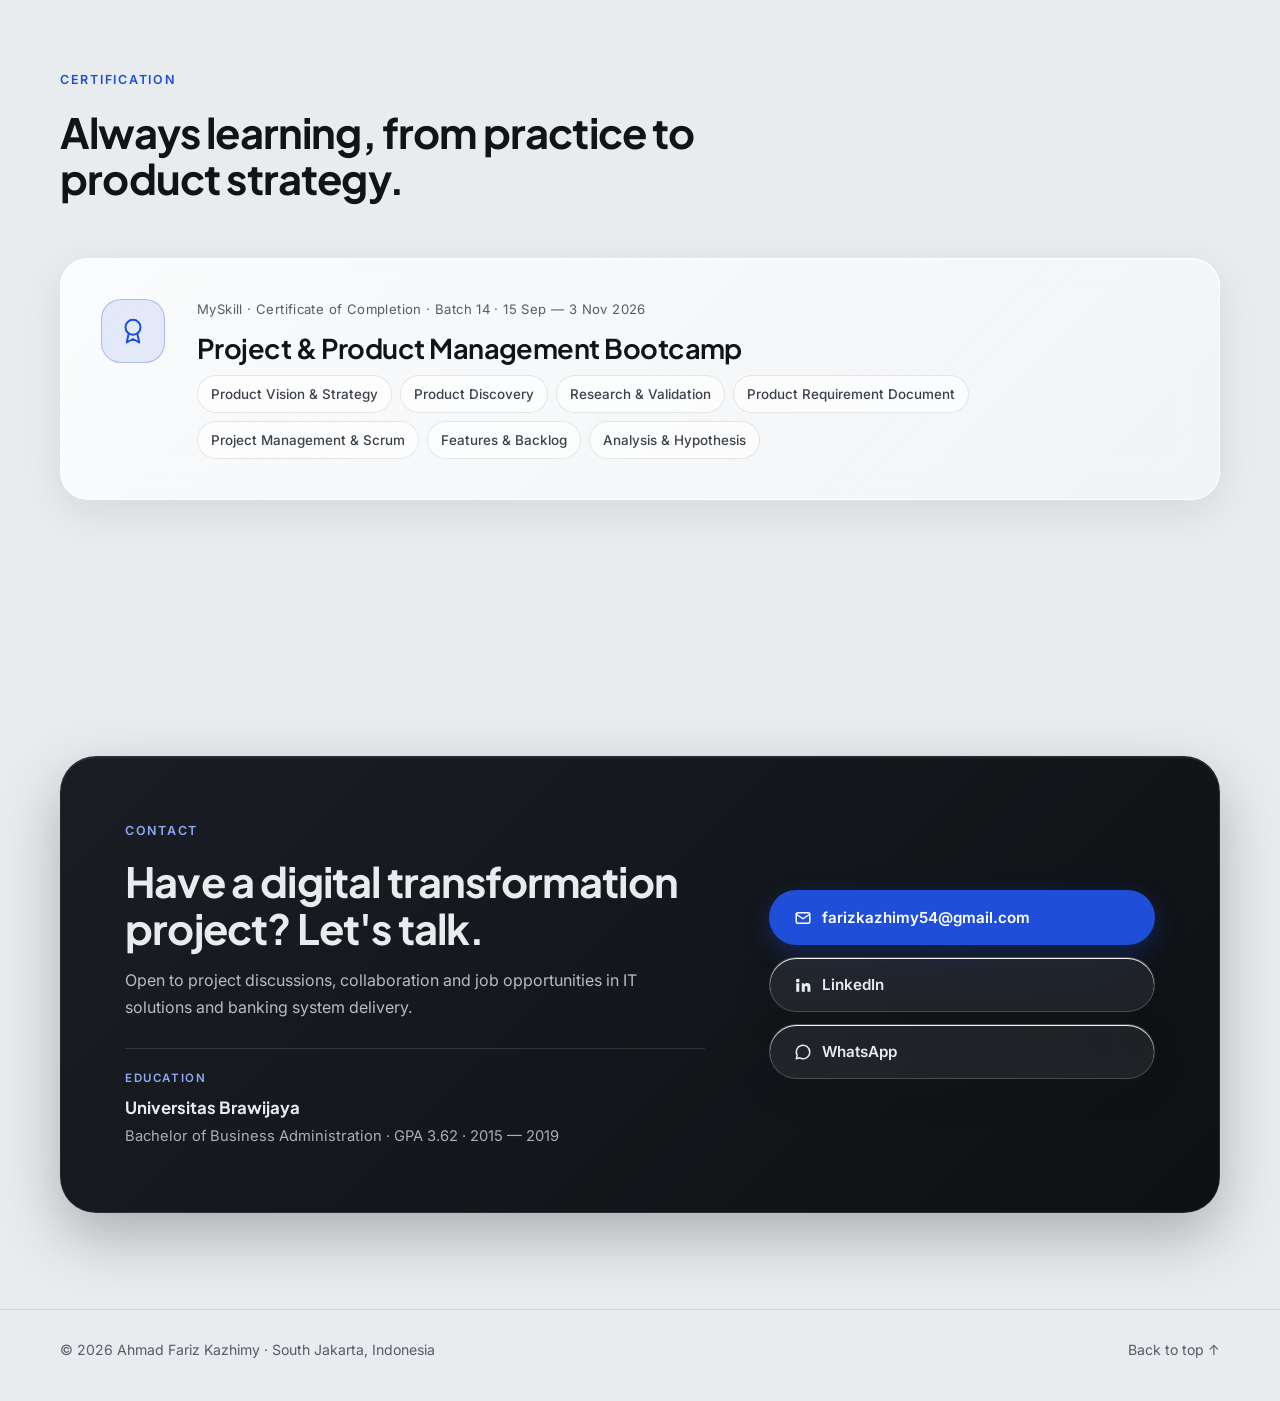
==== commit b6d24689: "Version CSS and JS links so new deploys bypass the browser cache styles.css and script.js are cached" ====
--- a/index.html
+++ b/index.html
@@ -26,7 +26,7 @@
   <link rel="preconnect" href="https://fonts.gstatic.com" crossorigin>
   <link rel="preload" as="image" href="/assets/profile.webp" type="image/webp">
   <link href="https://fonts.googleapis.com/css2?family=Inter:wght@400;500;600&family=Plus+Jakarta+Sans:wght@500;600;700;800&display=swap" rel="stylesheet">
-  <link rel="stylesheet" href="/styles.css">
+  <link rel="stylesheet" href="/styles.css?v=20261123">
 
   <script type="application/ld+json">
   {
@@ -496,6 +496,6 @@
     </div>
   </footer>
 
-  <script src="/script.js" defer></script>
+  <script src="/script.js?v=20261123" defer></script>
 </body>
 </html>
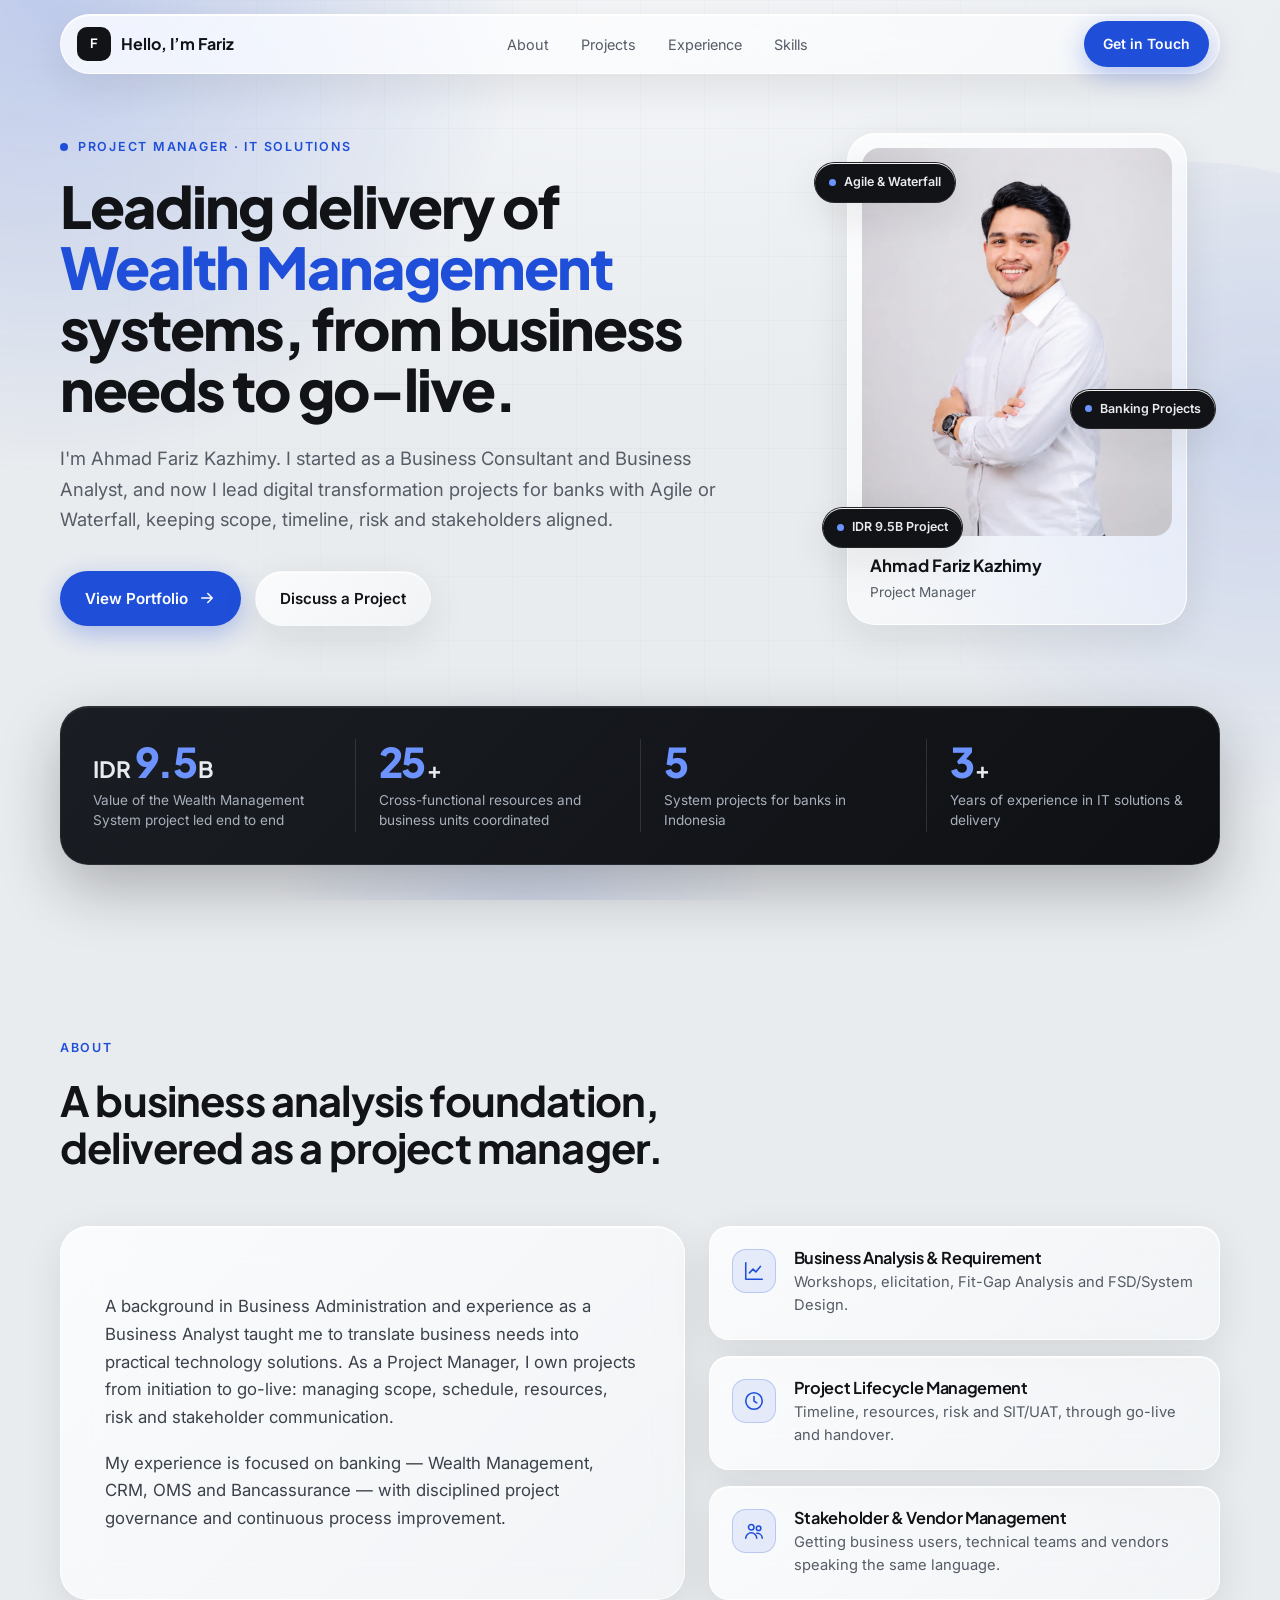
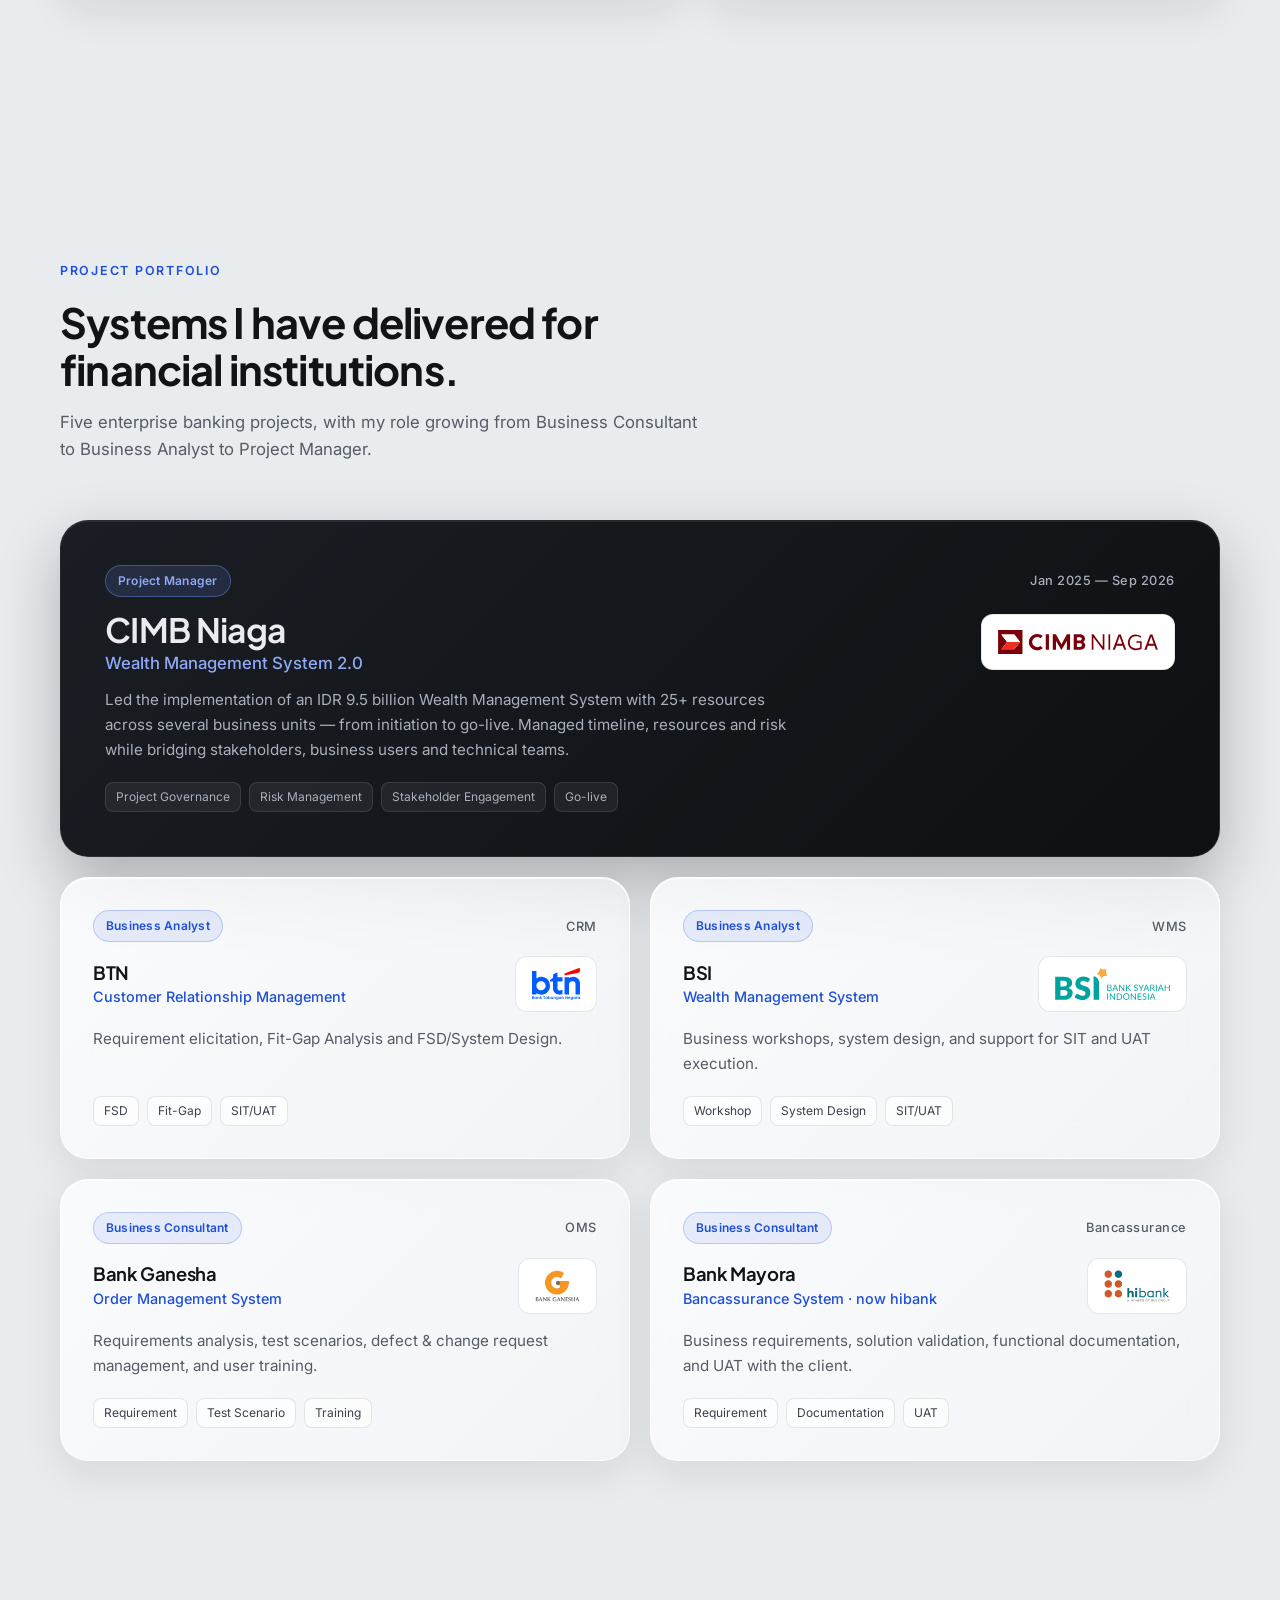
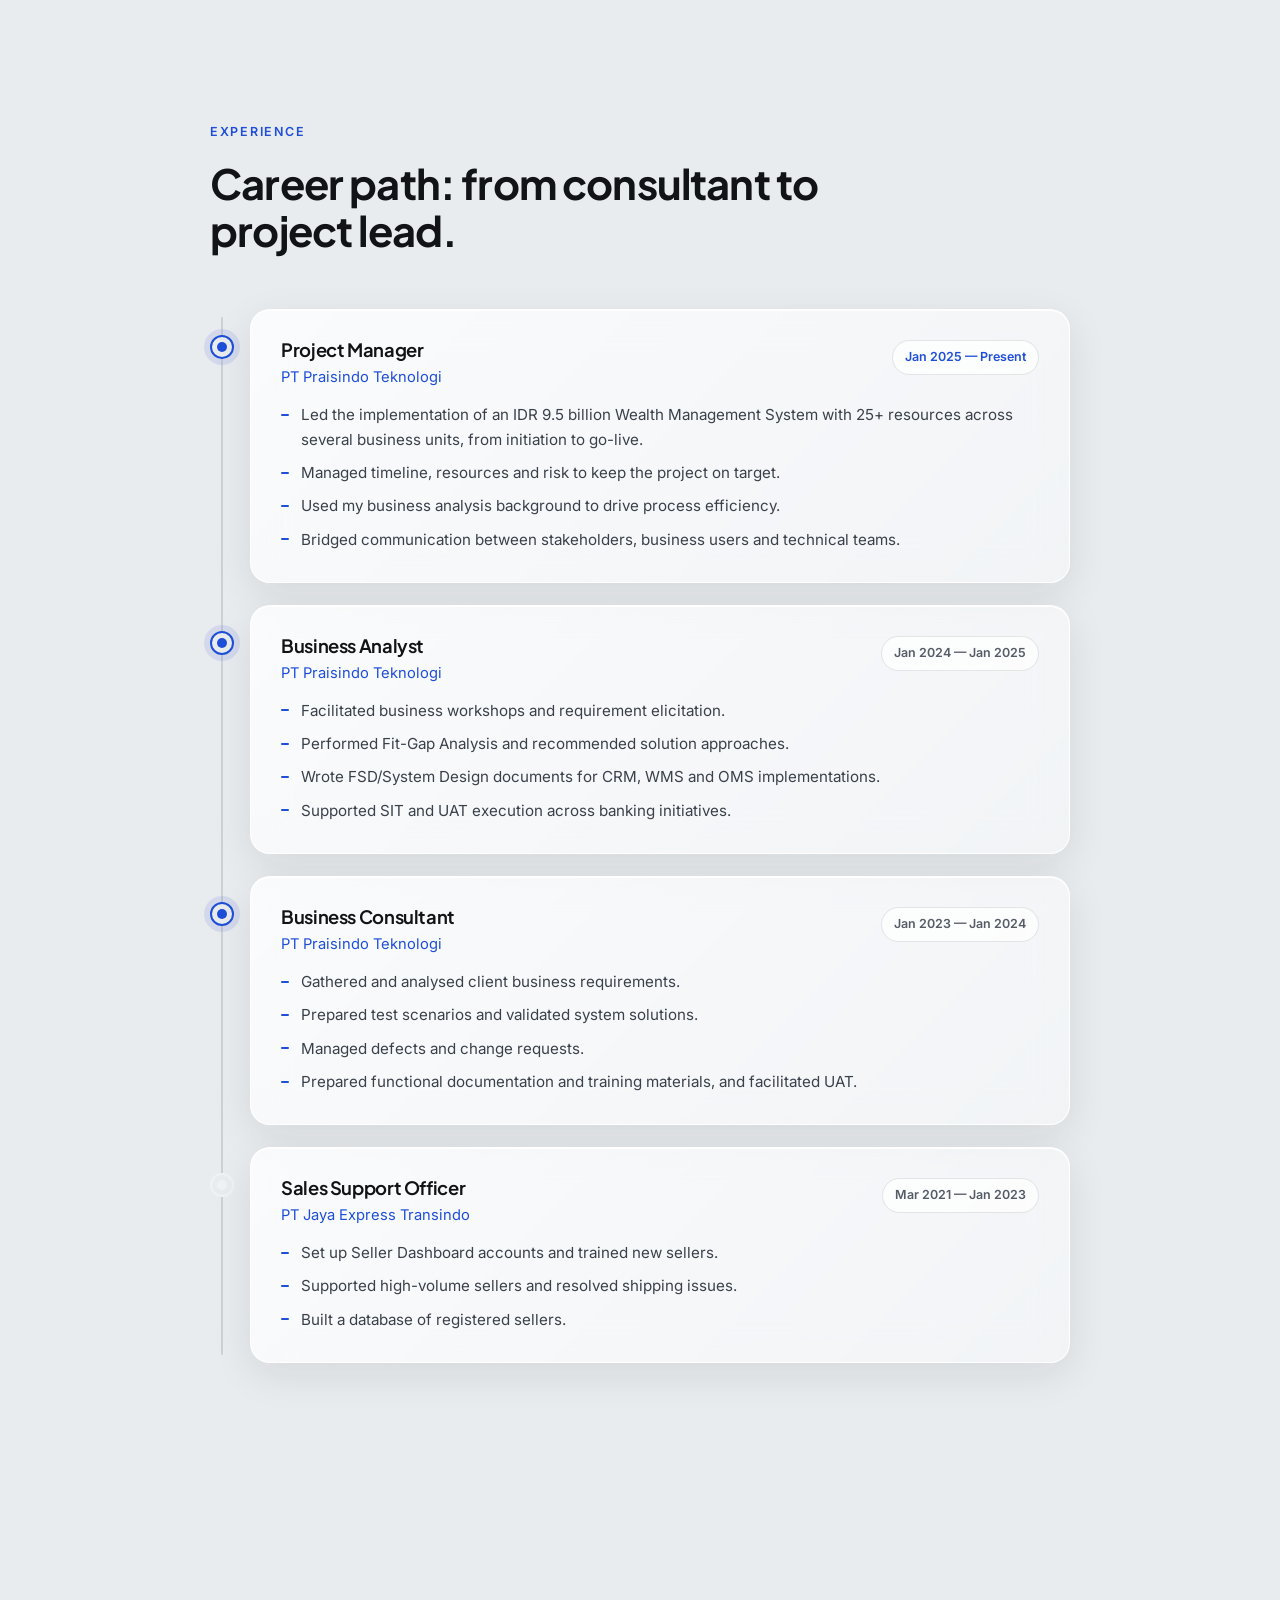
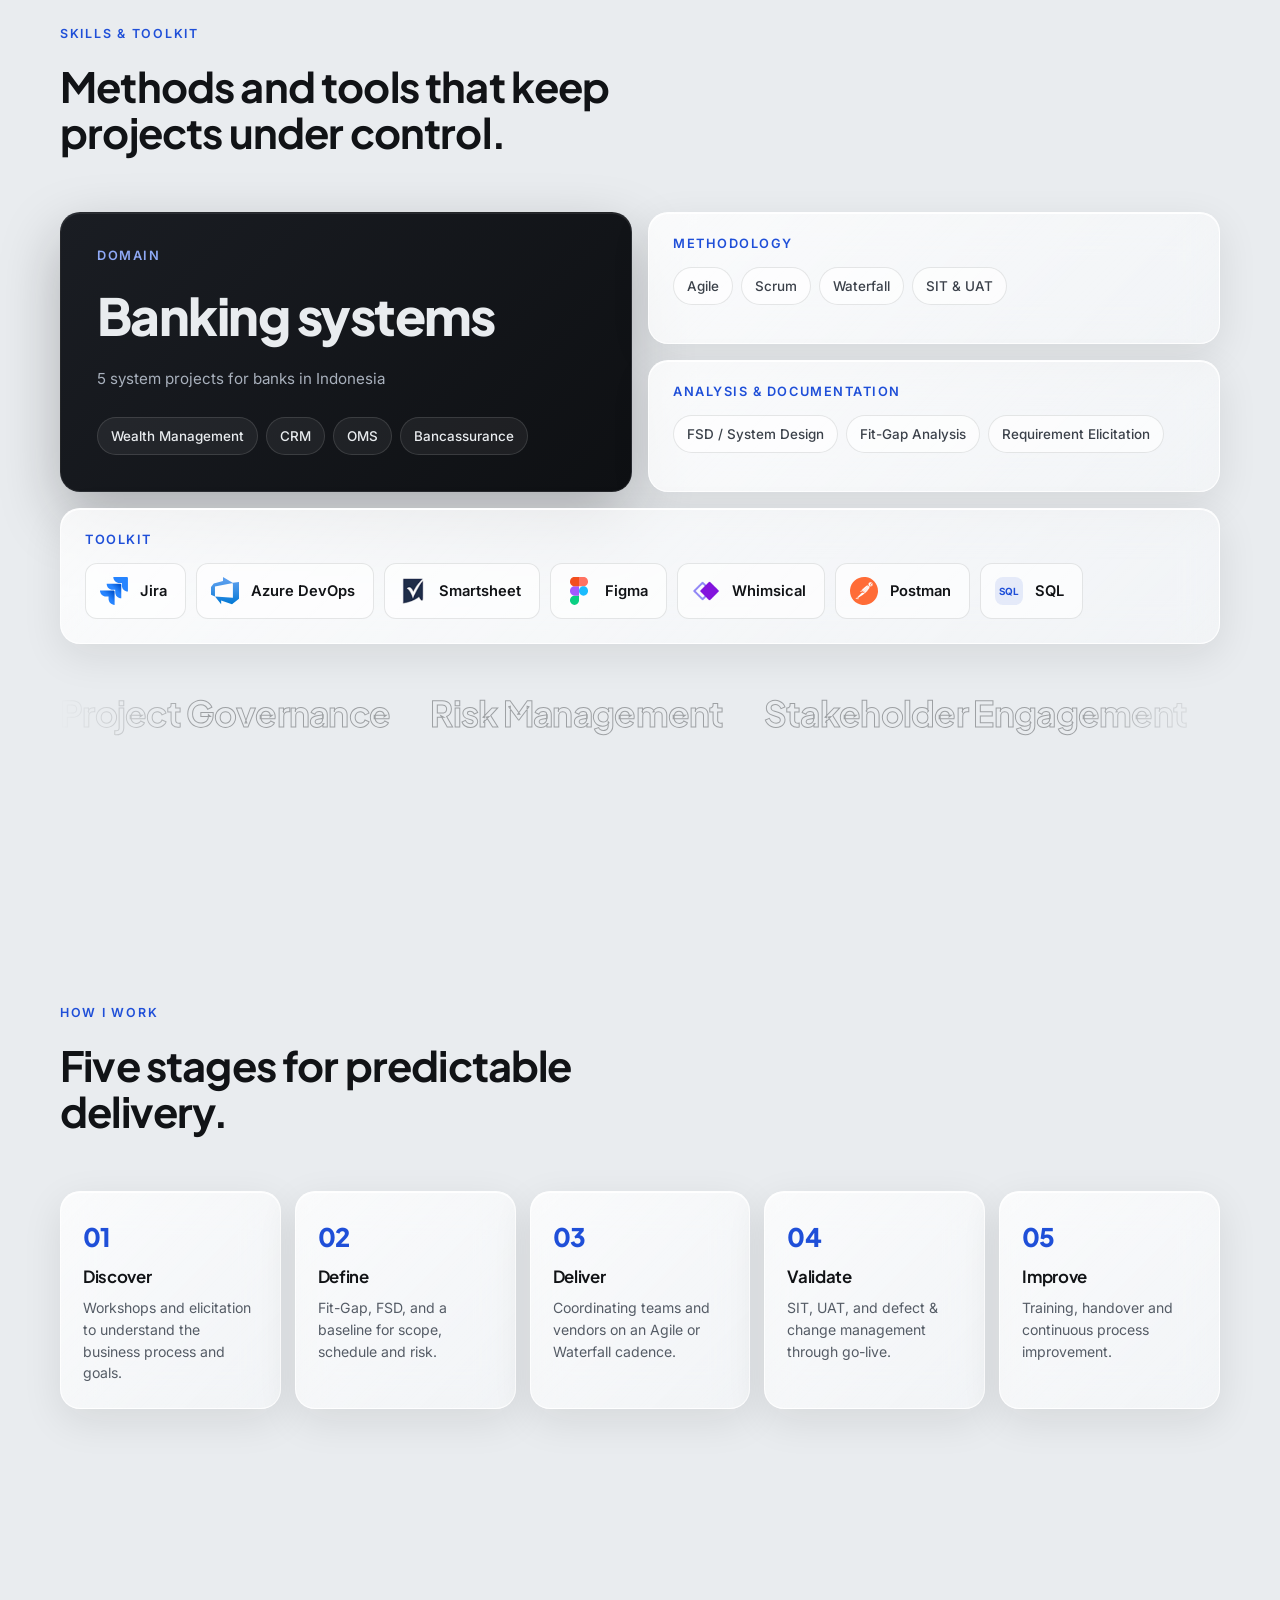
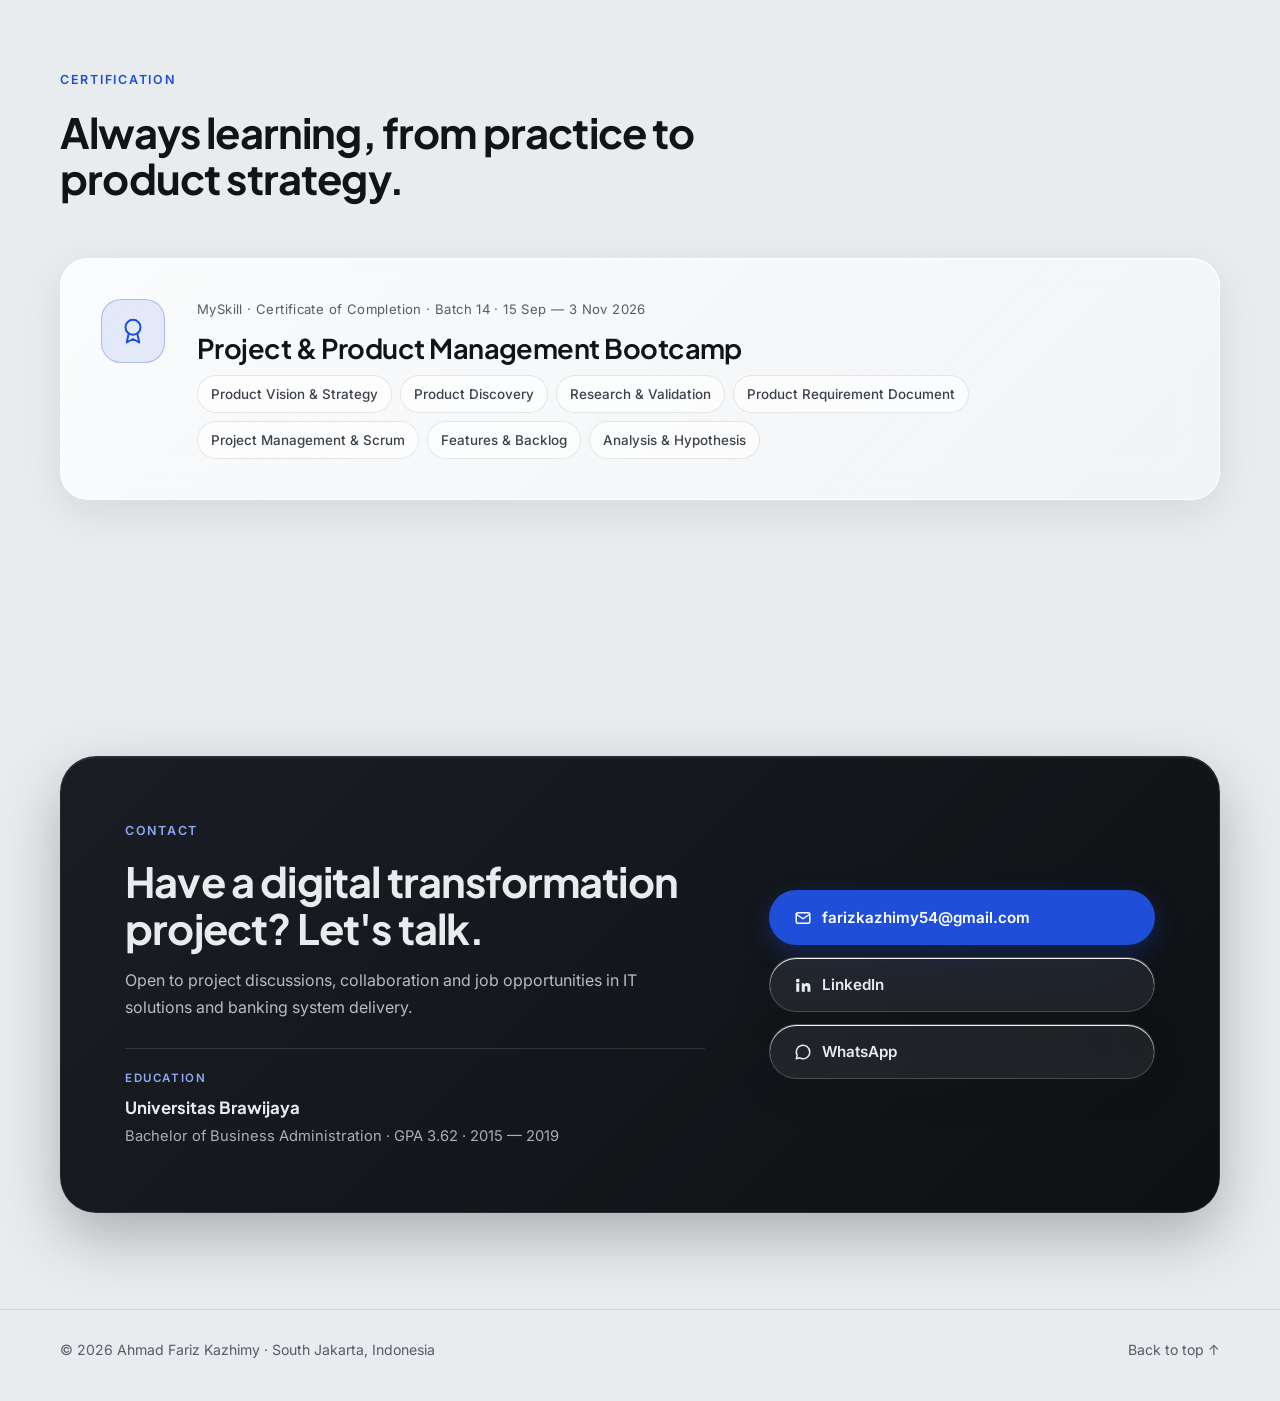
==== commit 65e433ca: "Add Smartsheet and Whimsical icons to the toolkit Icons cropped from the logo files the owner suppli" ====
--- a/index.html
+++ b/index.html
@@ -392,9 +392,9 @@
             <ul class="toolkit">
               <li><img src="/assets/logos/jira.svg" alt="" width="28" height="28" loading="lazy">Jira</li>
               <li><img src="/assets/logos/azure-devops.svg" alt="" width="28" height="28" loading="lazy">Azure DevOps</li>
-              <li>Smartsheet</li>
+              <li><img src="/assets/logos/smartsheet.png" alt="" width="28" height="28" loading="lazy">Smartsheet</li>
               <li><img src="/assets/logos/figma.svg" alt="" width="28" height="28" loading="lazy">Figma</li>
-              <li>Whimsical</li>
+              <li><img src="/assets/logos/whimsical.png" alt="" width="28" height="28" loading="lazy">Whimsical</li>
               <li><img src="/assets/logos/postman.svg" alt="" width="28" height="28" loading="lazy">Postman</li>
               <li><span class="toolkit__mark toolkit__mark--text" aria-hidden="true">SQL</span>SQL</li>
             </ul>
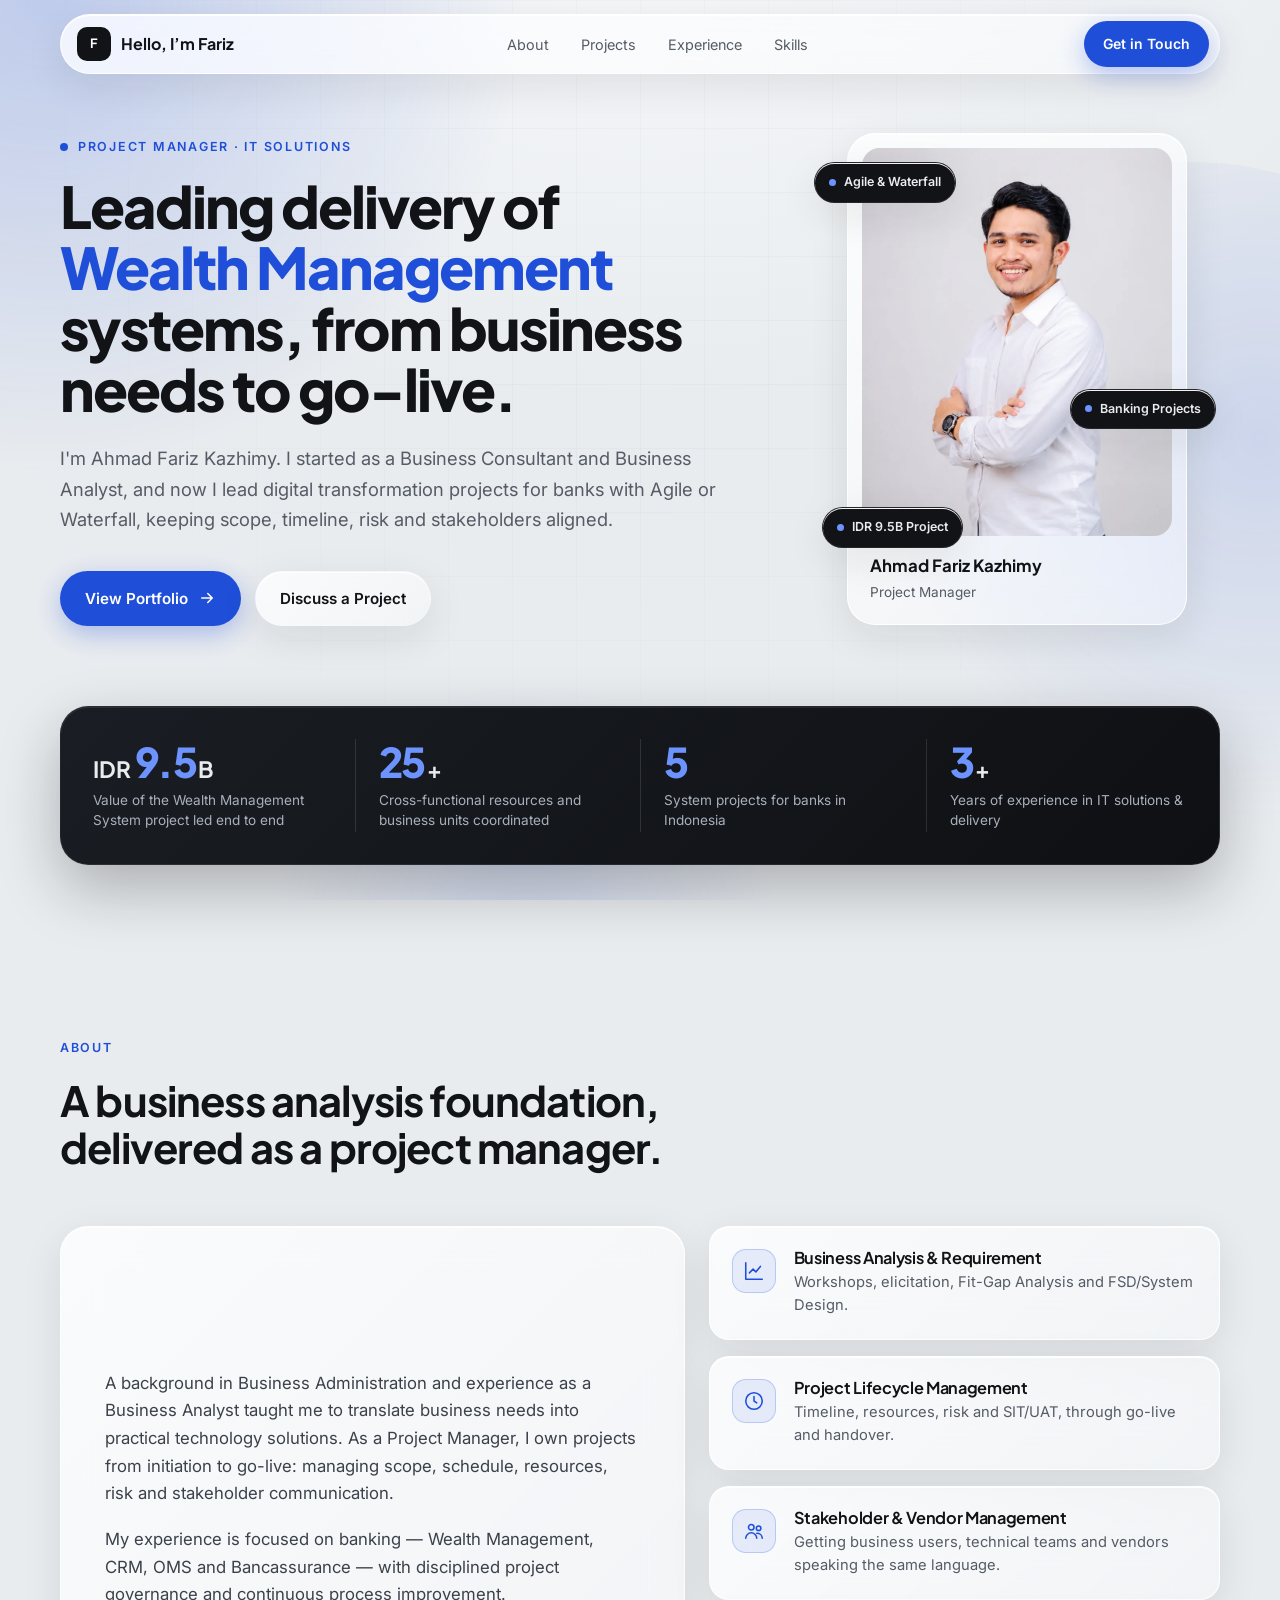
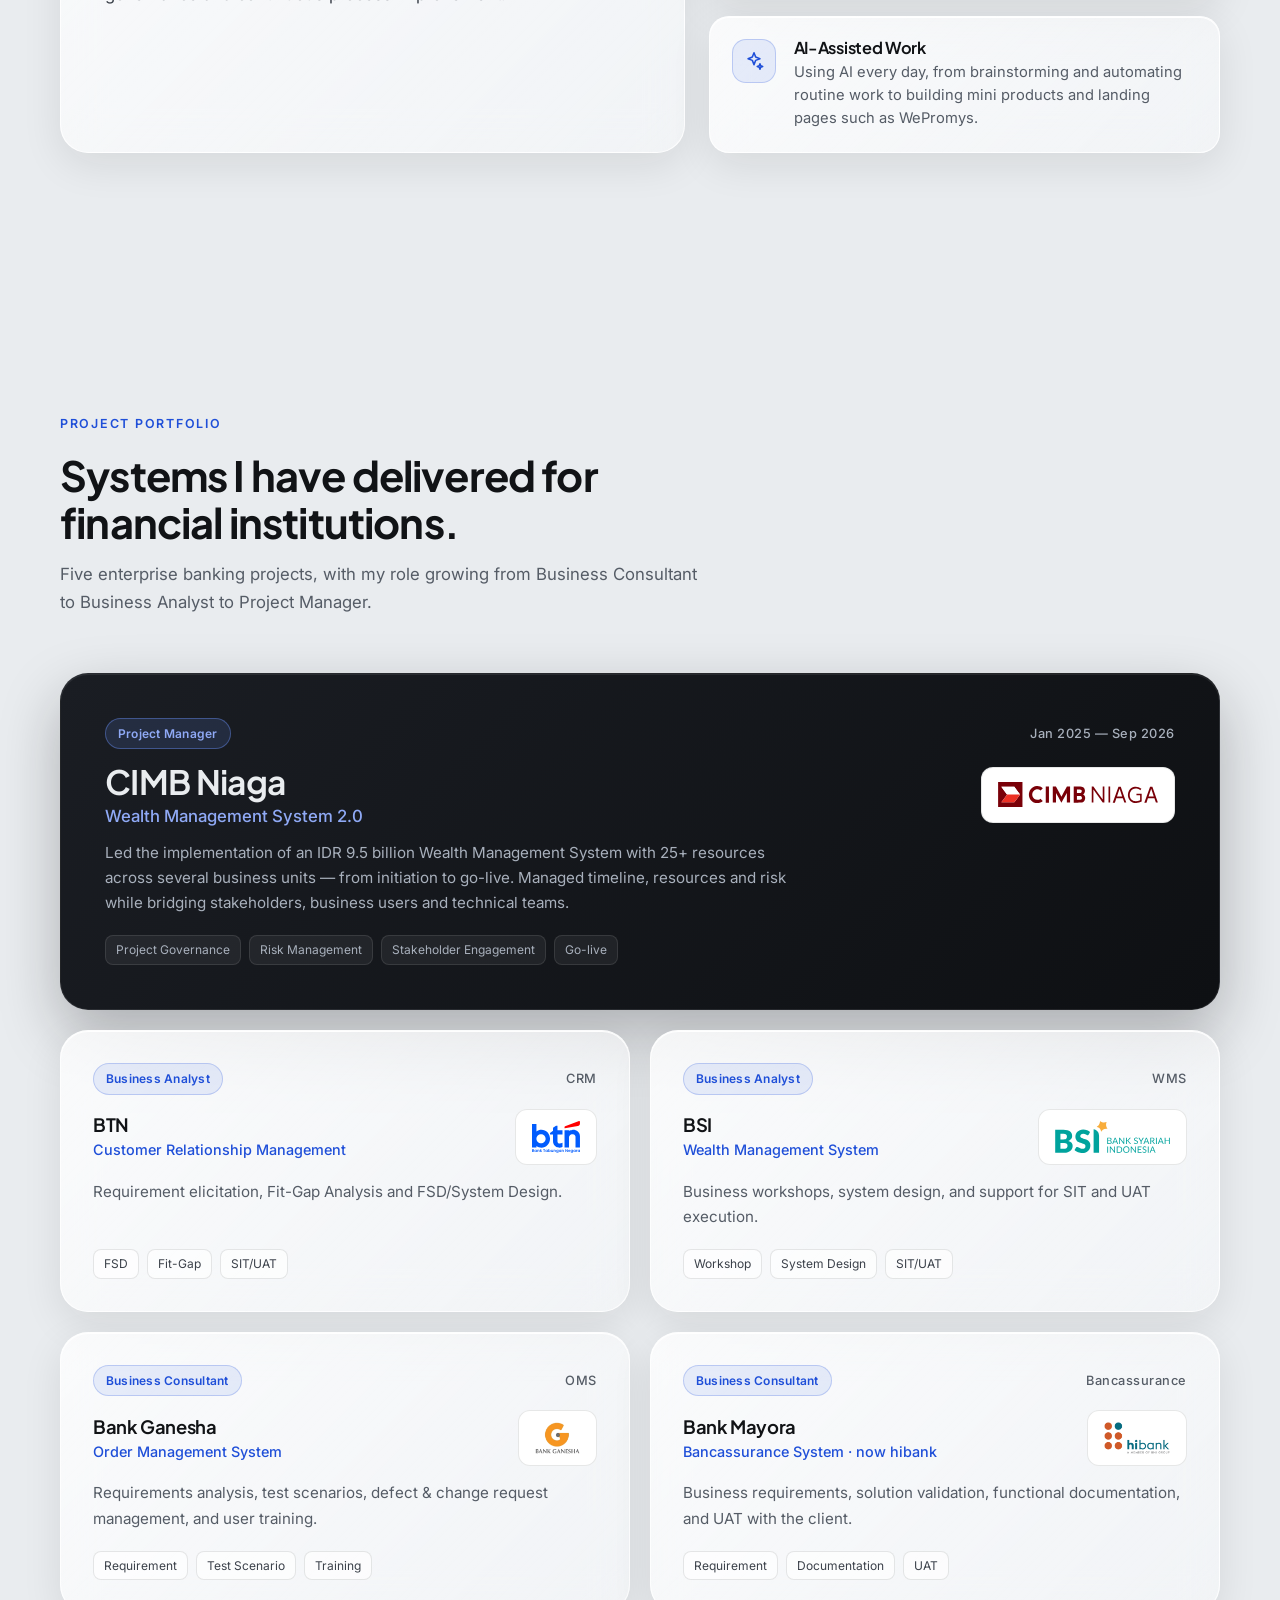
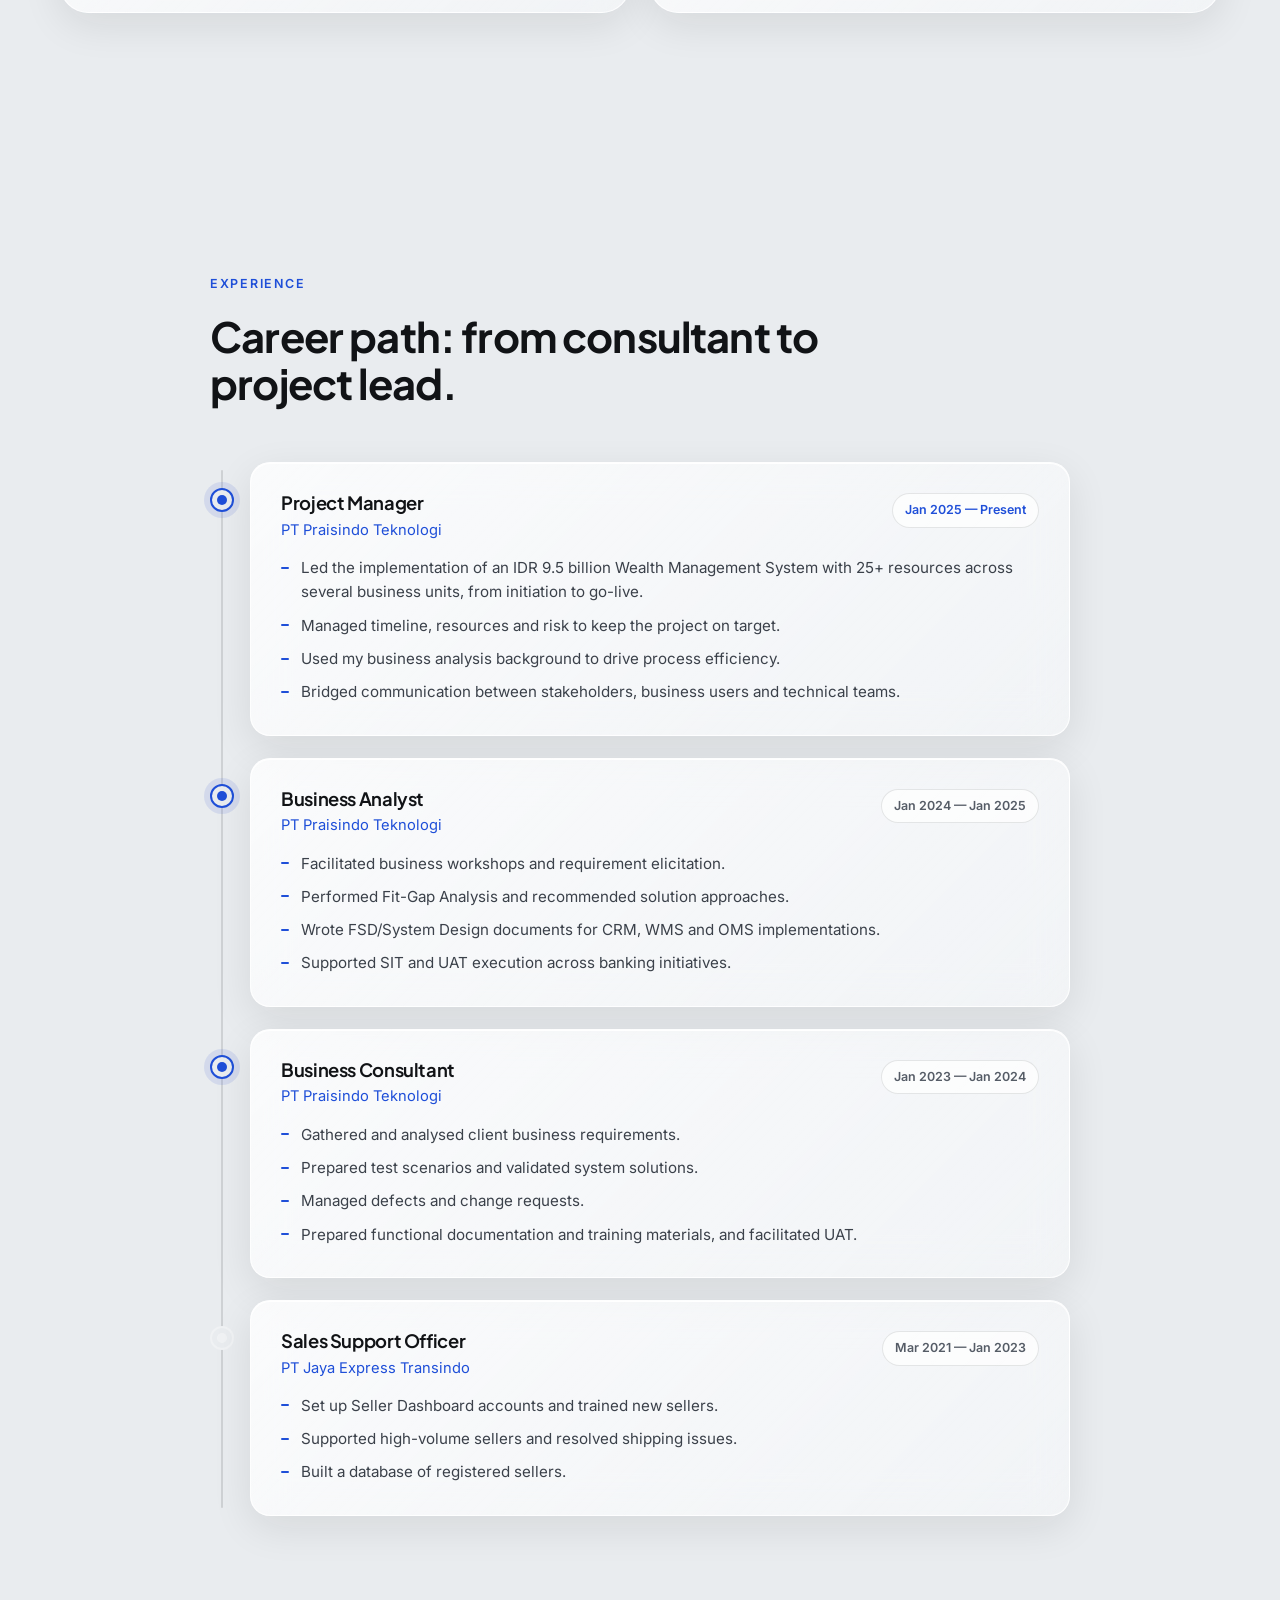
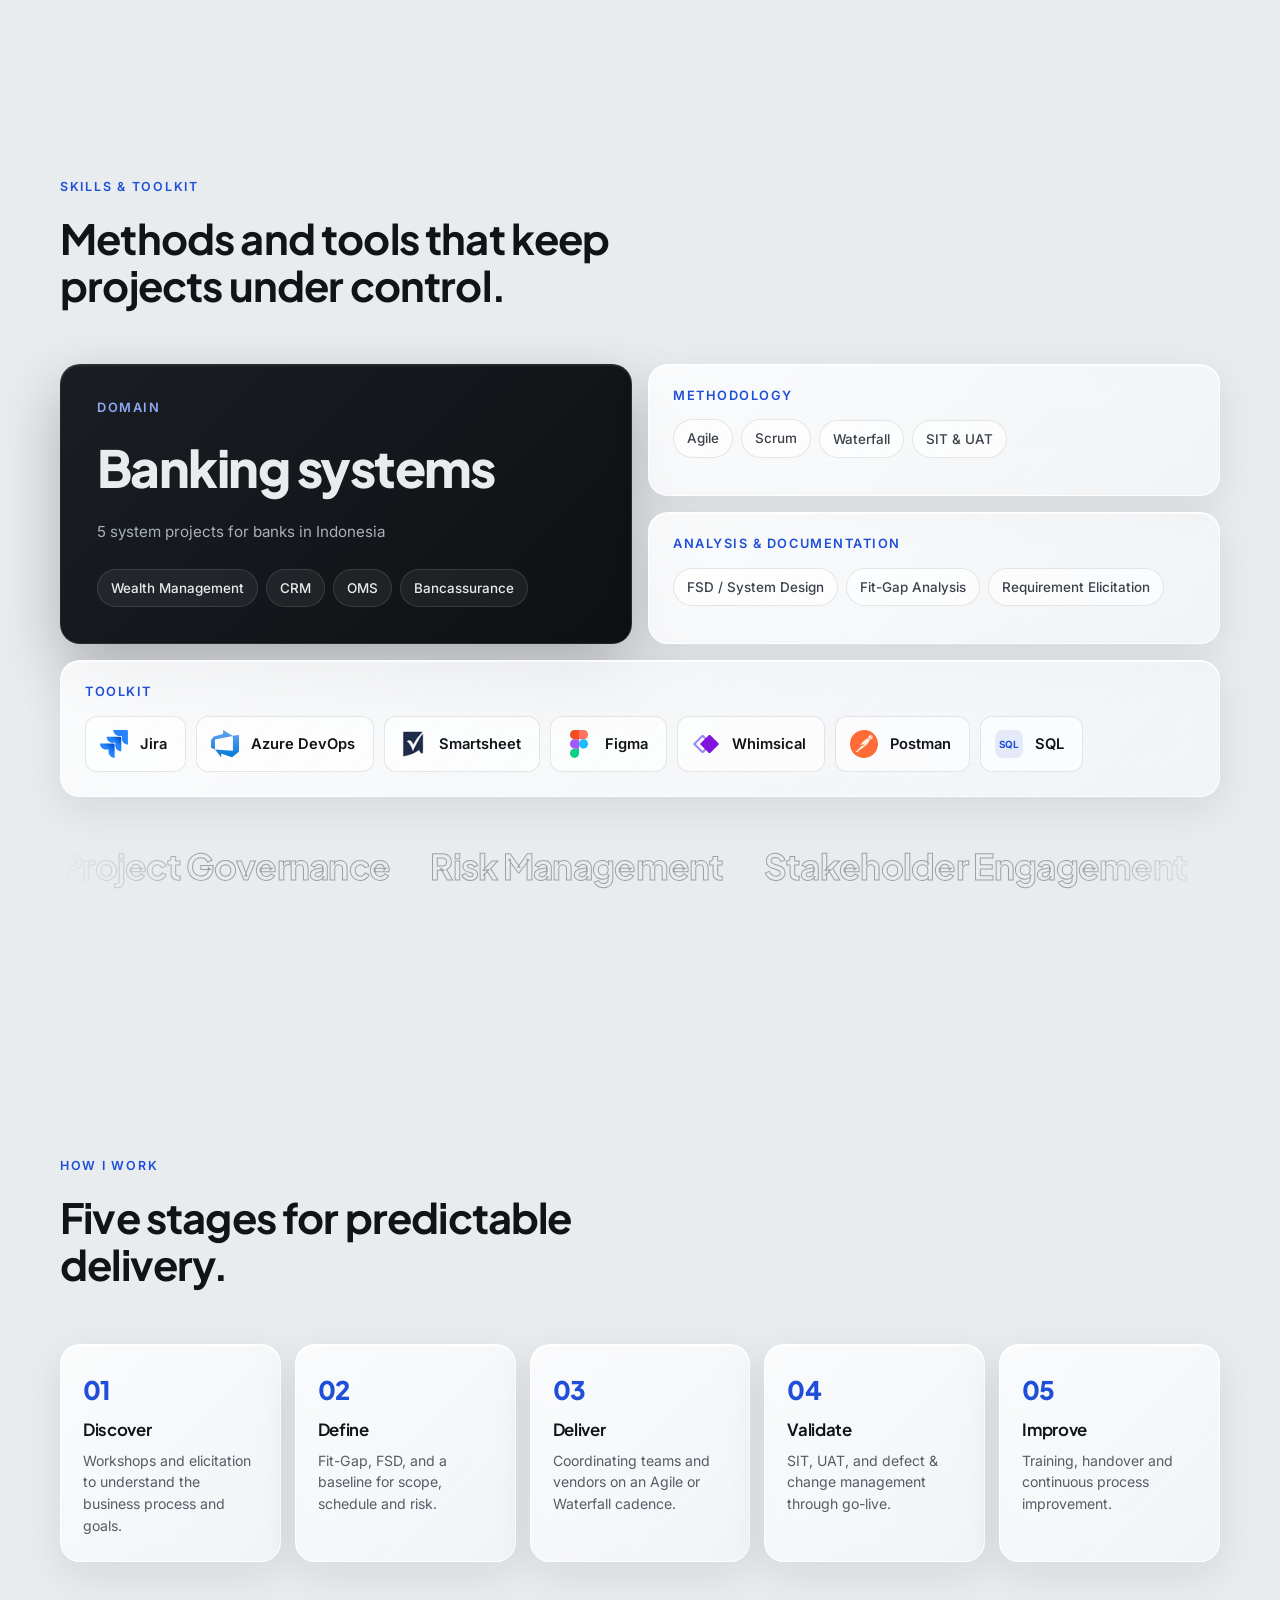
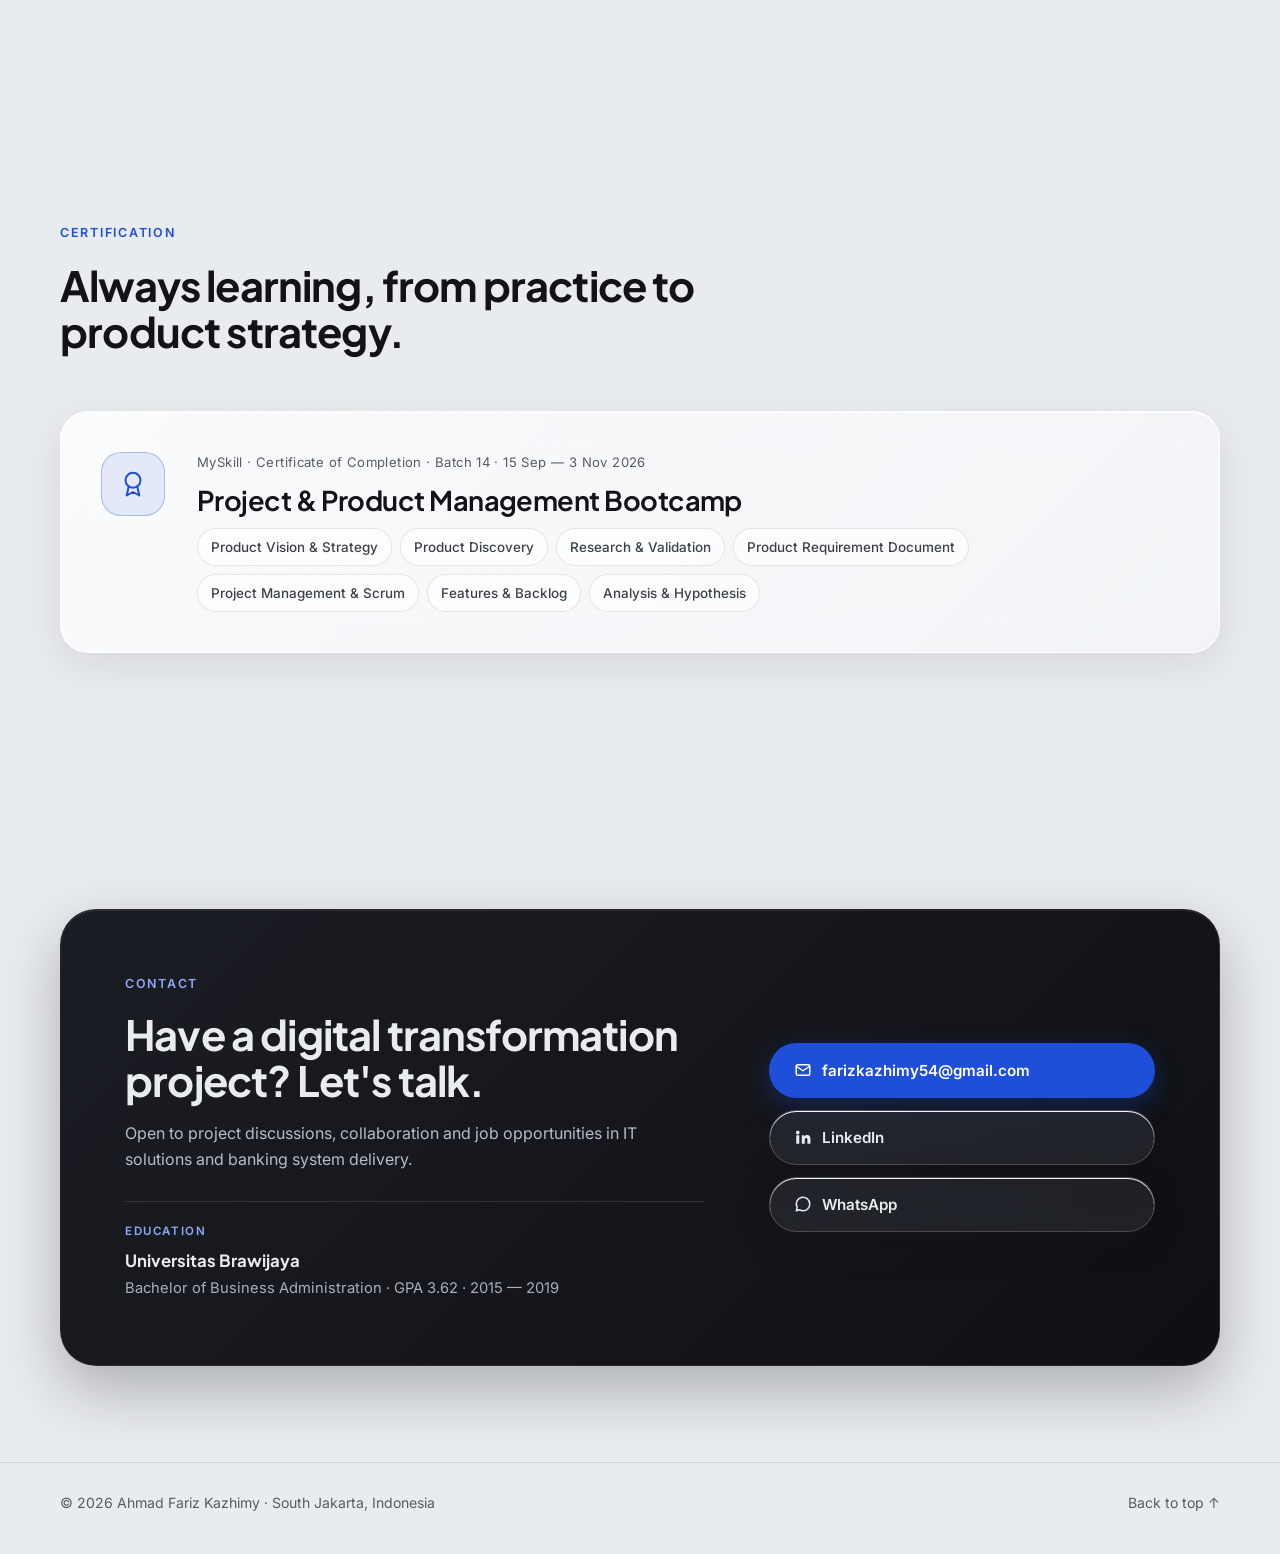
==== commit be96f90d: "Add an AI-assisted work pillar to the About section Daily AI use for brainstorming, automating routi" ====
--- a/index.html
+++ b/index.html
@@ -188,6 +188,13 @@
               <h3>Stakeholder &amp; Vendor Management</h3>
               <p>Getting business users, technical teams and vendors speaking the same language.</p>
             </li>
+            <li class="glass reveal" data-delay="4" data-spotlight>
+              <span class="pillar__icon" aria-hidden="true">
+                <svg viewBox="0 0 24 24" fill="none" stroke="currentColor" stroke-width="1.7" stroke-linecap="round" stroke-linejoin="round"><path d="M12 3l1.8 4.7L18.5 9.5l-4.7 1.8L12 16l-1.8-4.7L5.5 9.5l4.7-1.8z"/><path d="M18.5 15l.8 2.2 2.2.8-2.2.8-.8 2.2-.8-2.2-2.2-.8 2.2-.8z"/></svg>
+              </span>
+              <h3>AI-Assisted Work</h3>
+              <p>Using AI every day, from brainstorming and automating routine work to building mini products and landing pages such as WePromys.</p>
+            </li>
           </ul>
         </div>
       </div>
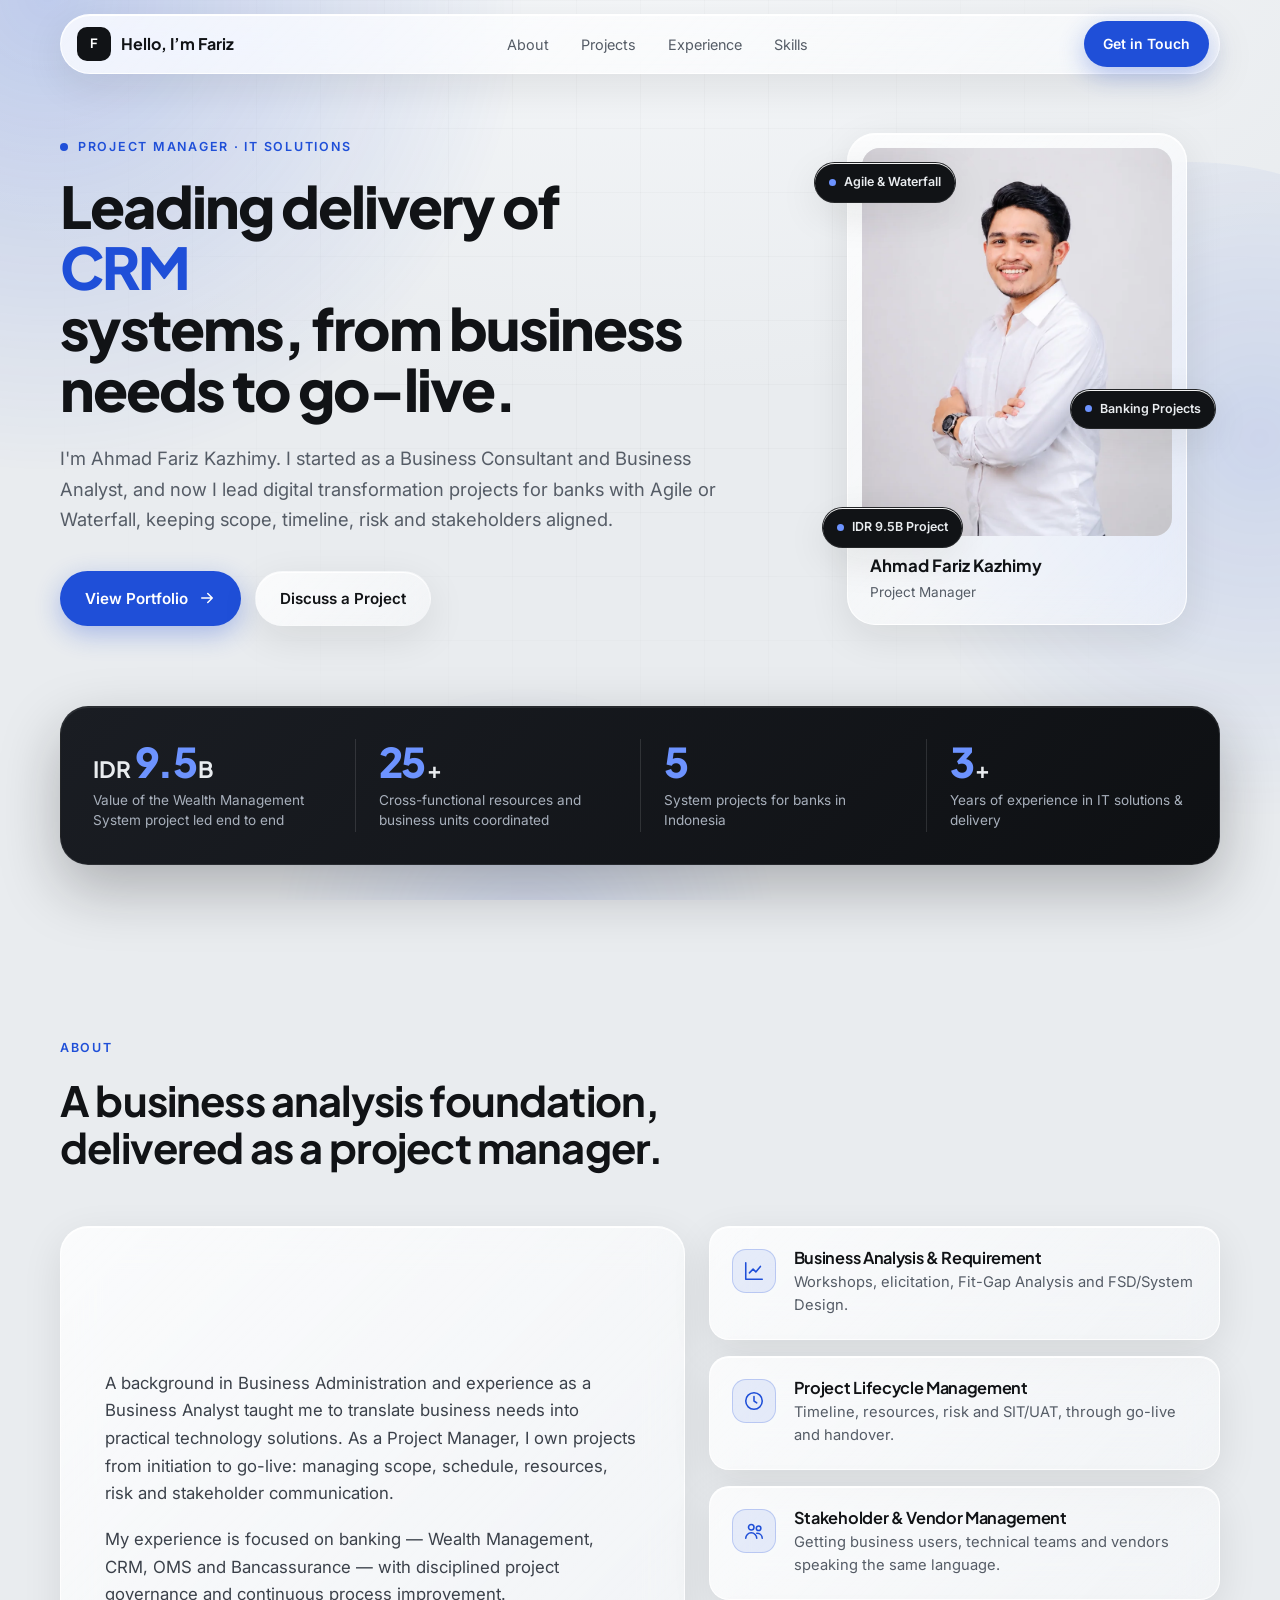
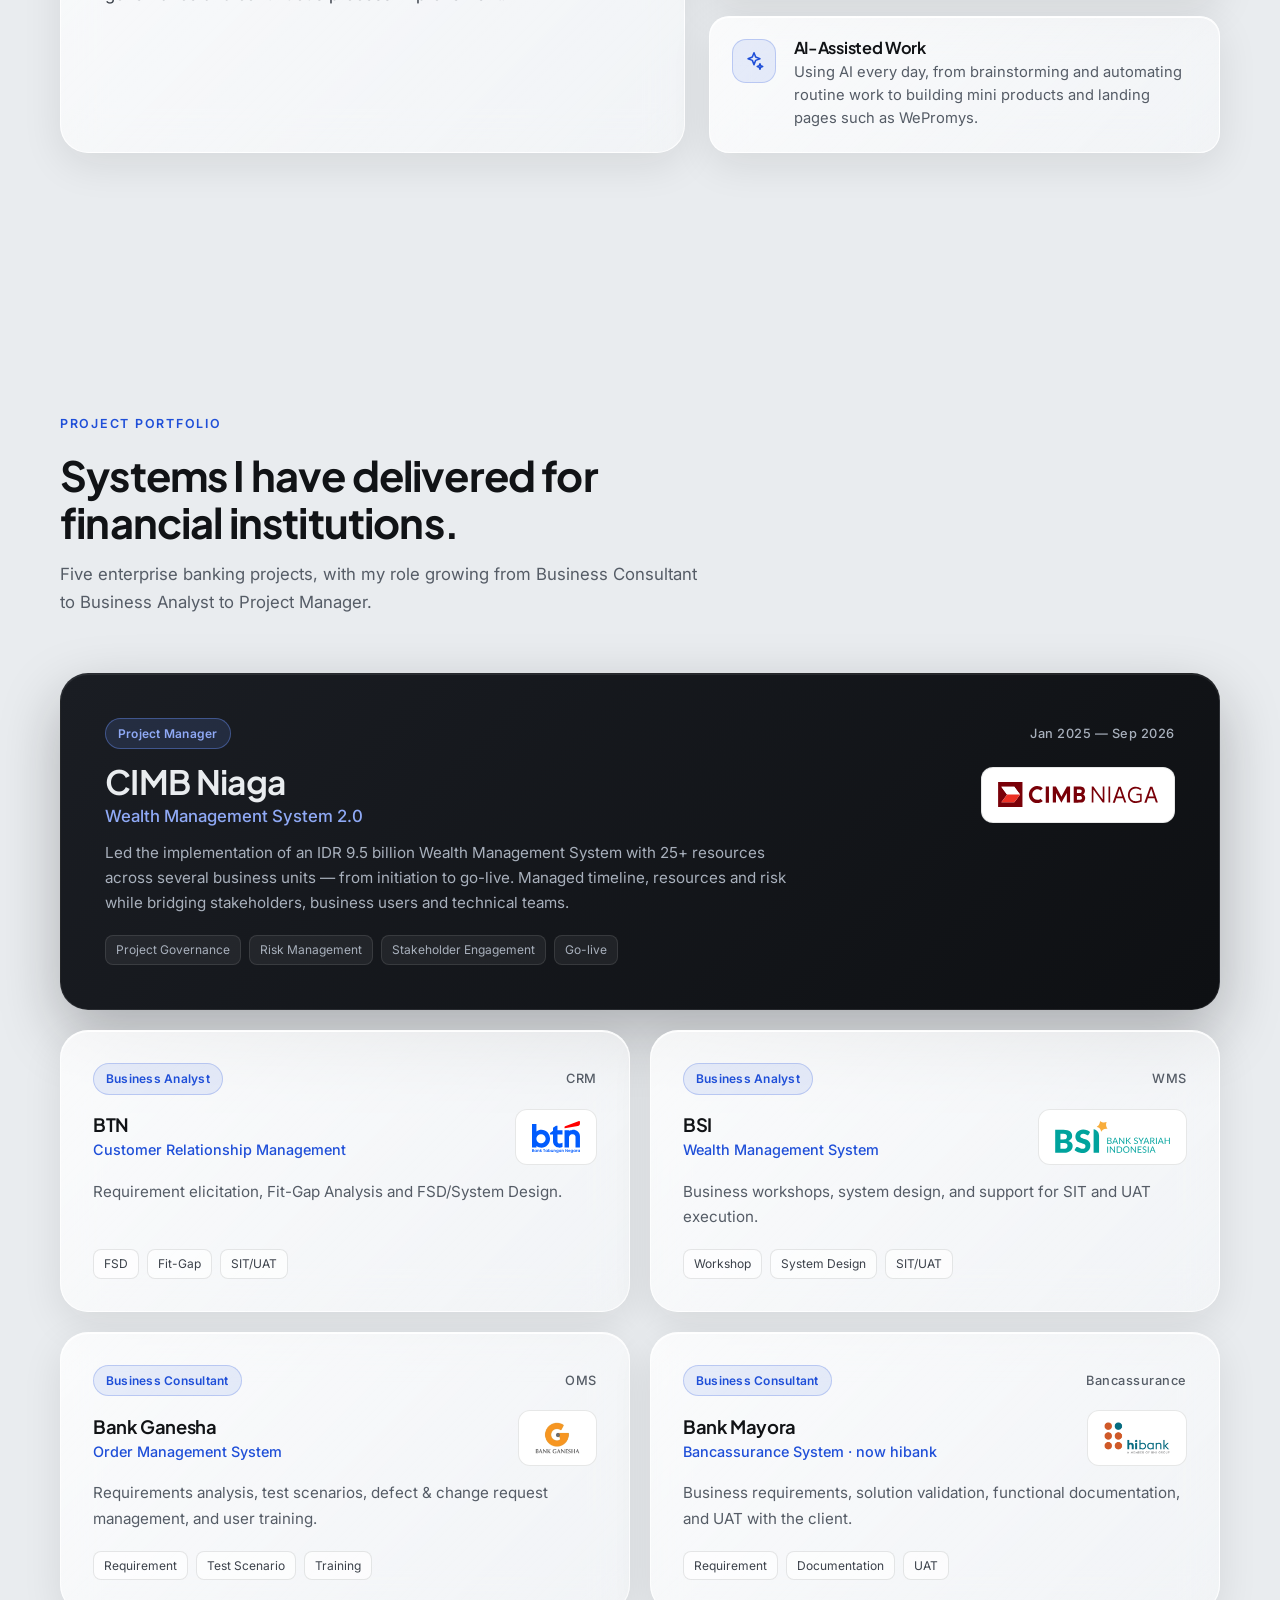
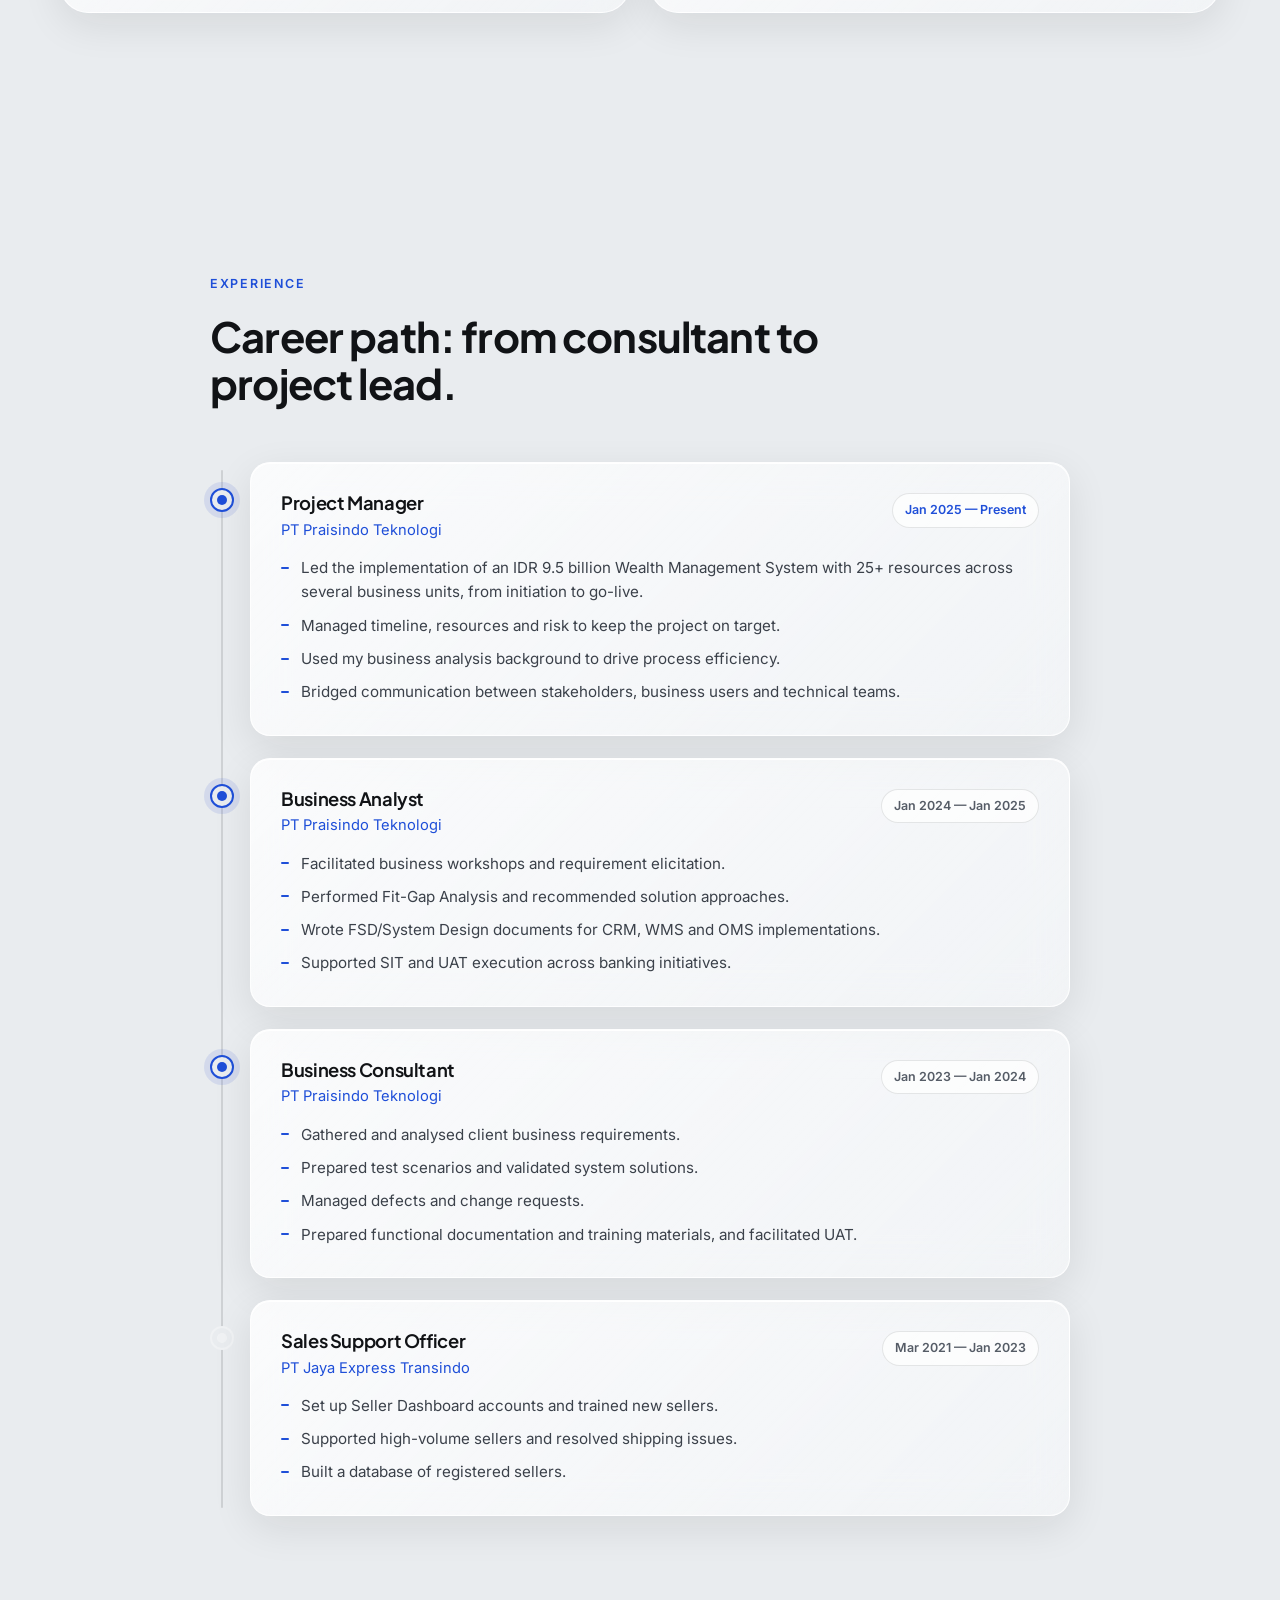
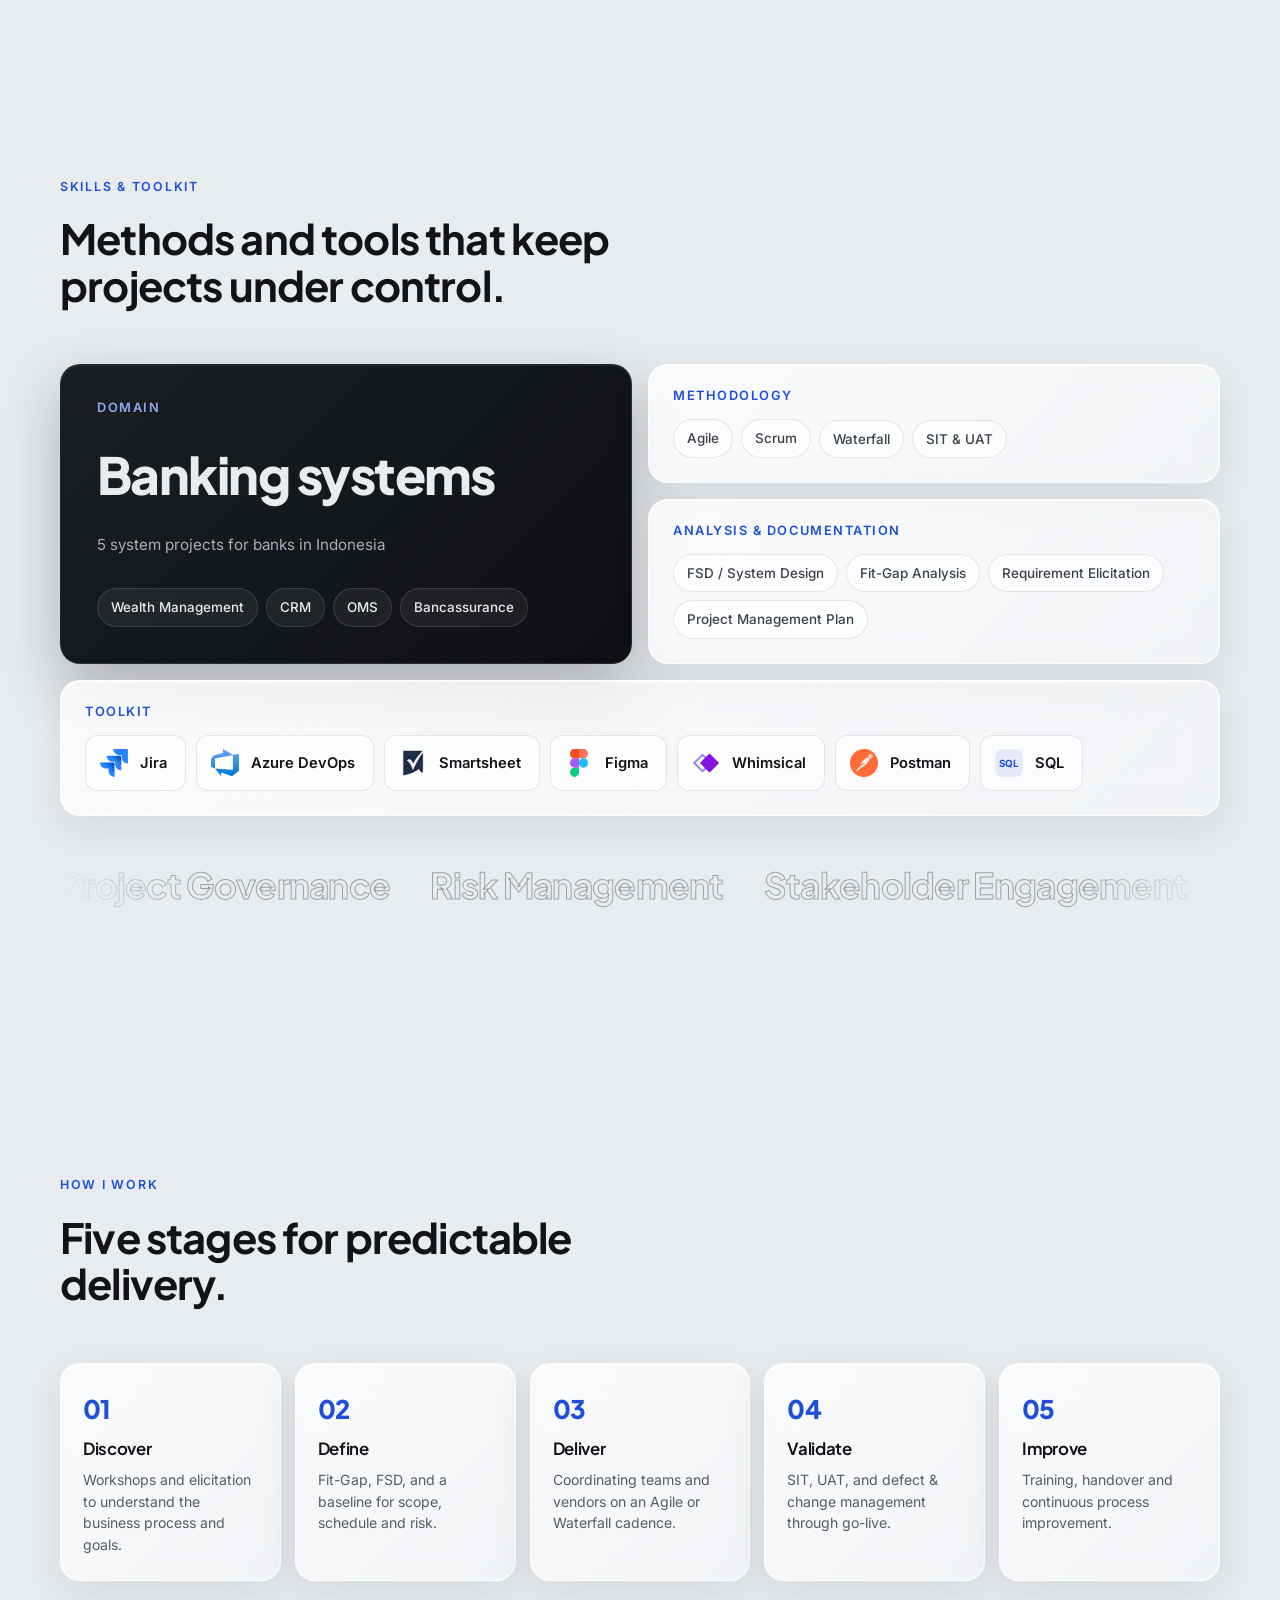
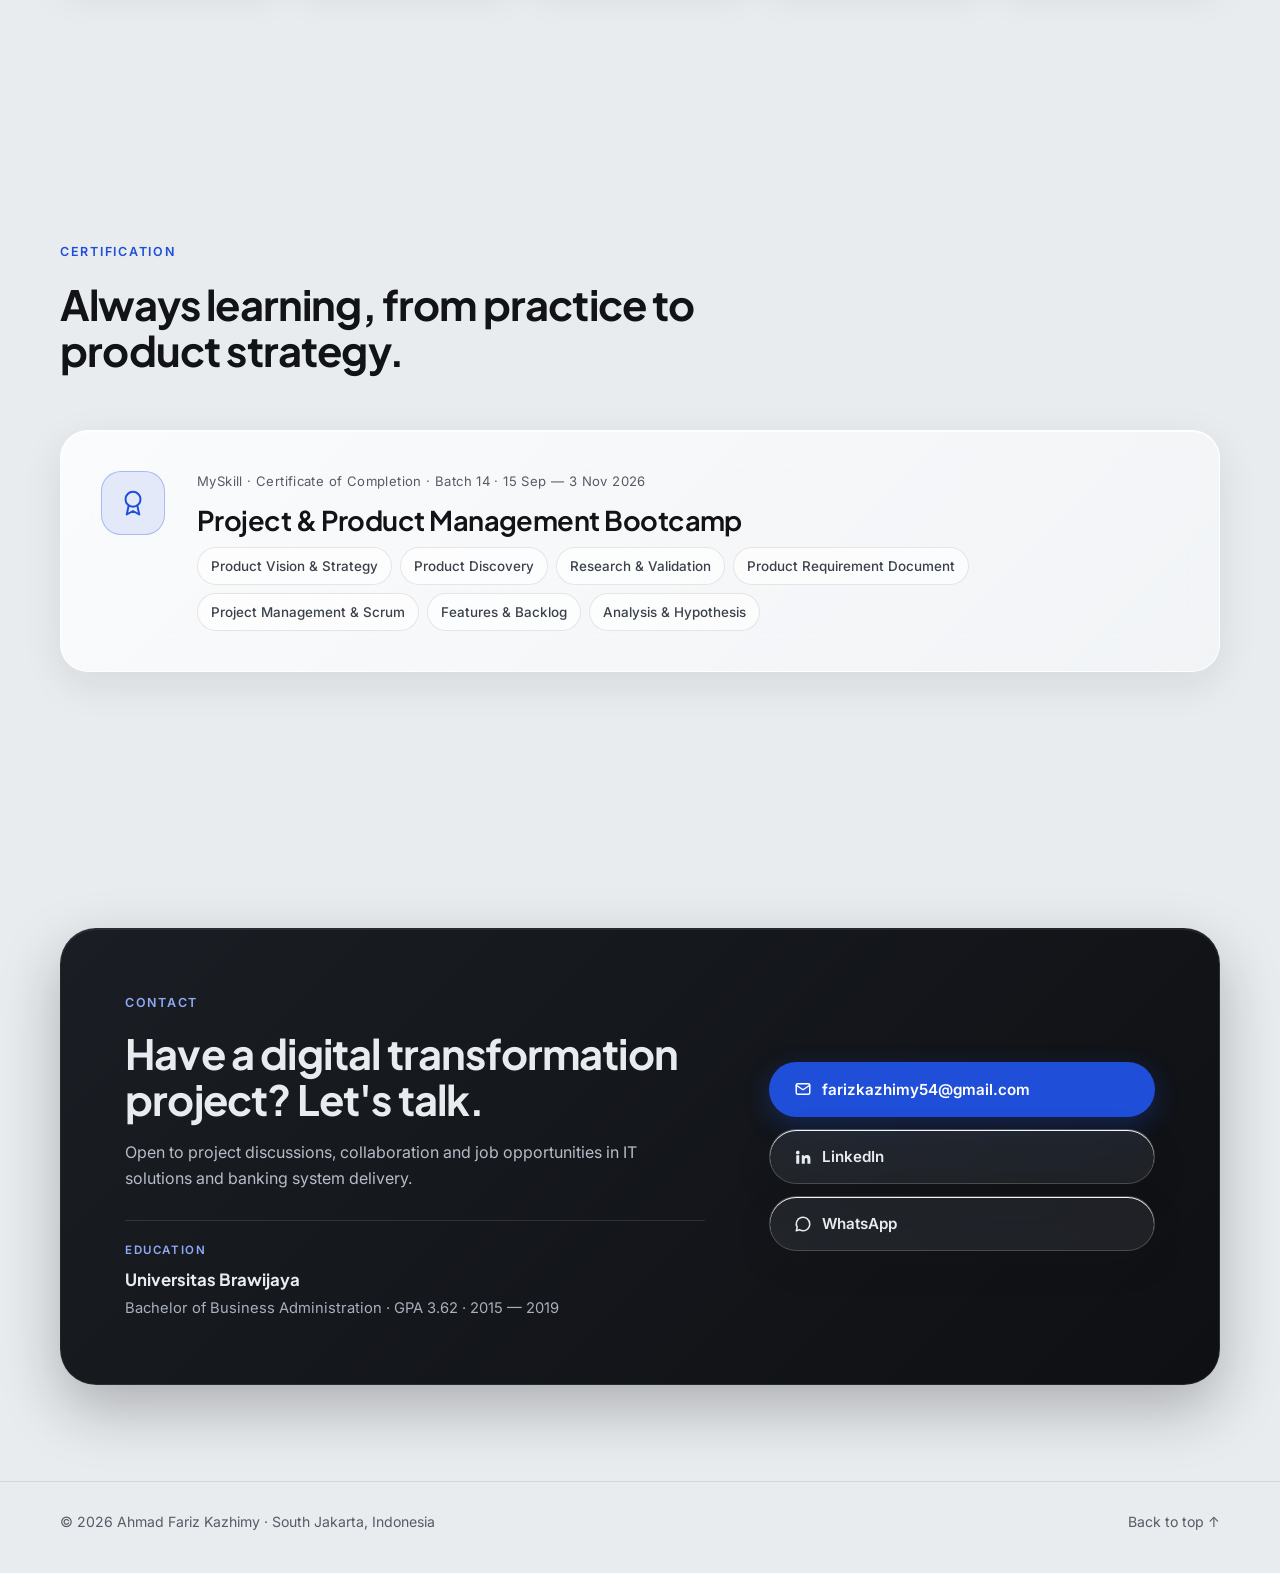
==== commit 48b6af04: "Add Project Management Plan to Analysis & documentation Co-Authored-By: Claude Opus 5.5 <noreply@ant" ====
--- a/index.html
+++ b/index.html
@@ -392,7 +392,7 @@
           </div>
           <div class="bento__tile glass reveal" data-delay="2" data-spotlight>
             <h3>Analysis &amp; documentation</h3>
-            <ul class="chips"><li>FSD / System Design</li><li>Fit-Gap Analysis</li><li>Requirement Elicitation</li></ul>
+            <ul class="chips"><li>FSD / System Design</li><li>Fit-Gap Analysis</li><li>Requirement Elicitation</li><li>Project Management Plan</li></ul>
           </div>
           <div class="bento__tile bento__tools glass reveal" data-delay="3" data-spotlight>
             <h3>Toolkit</h3>
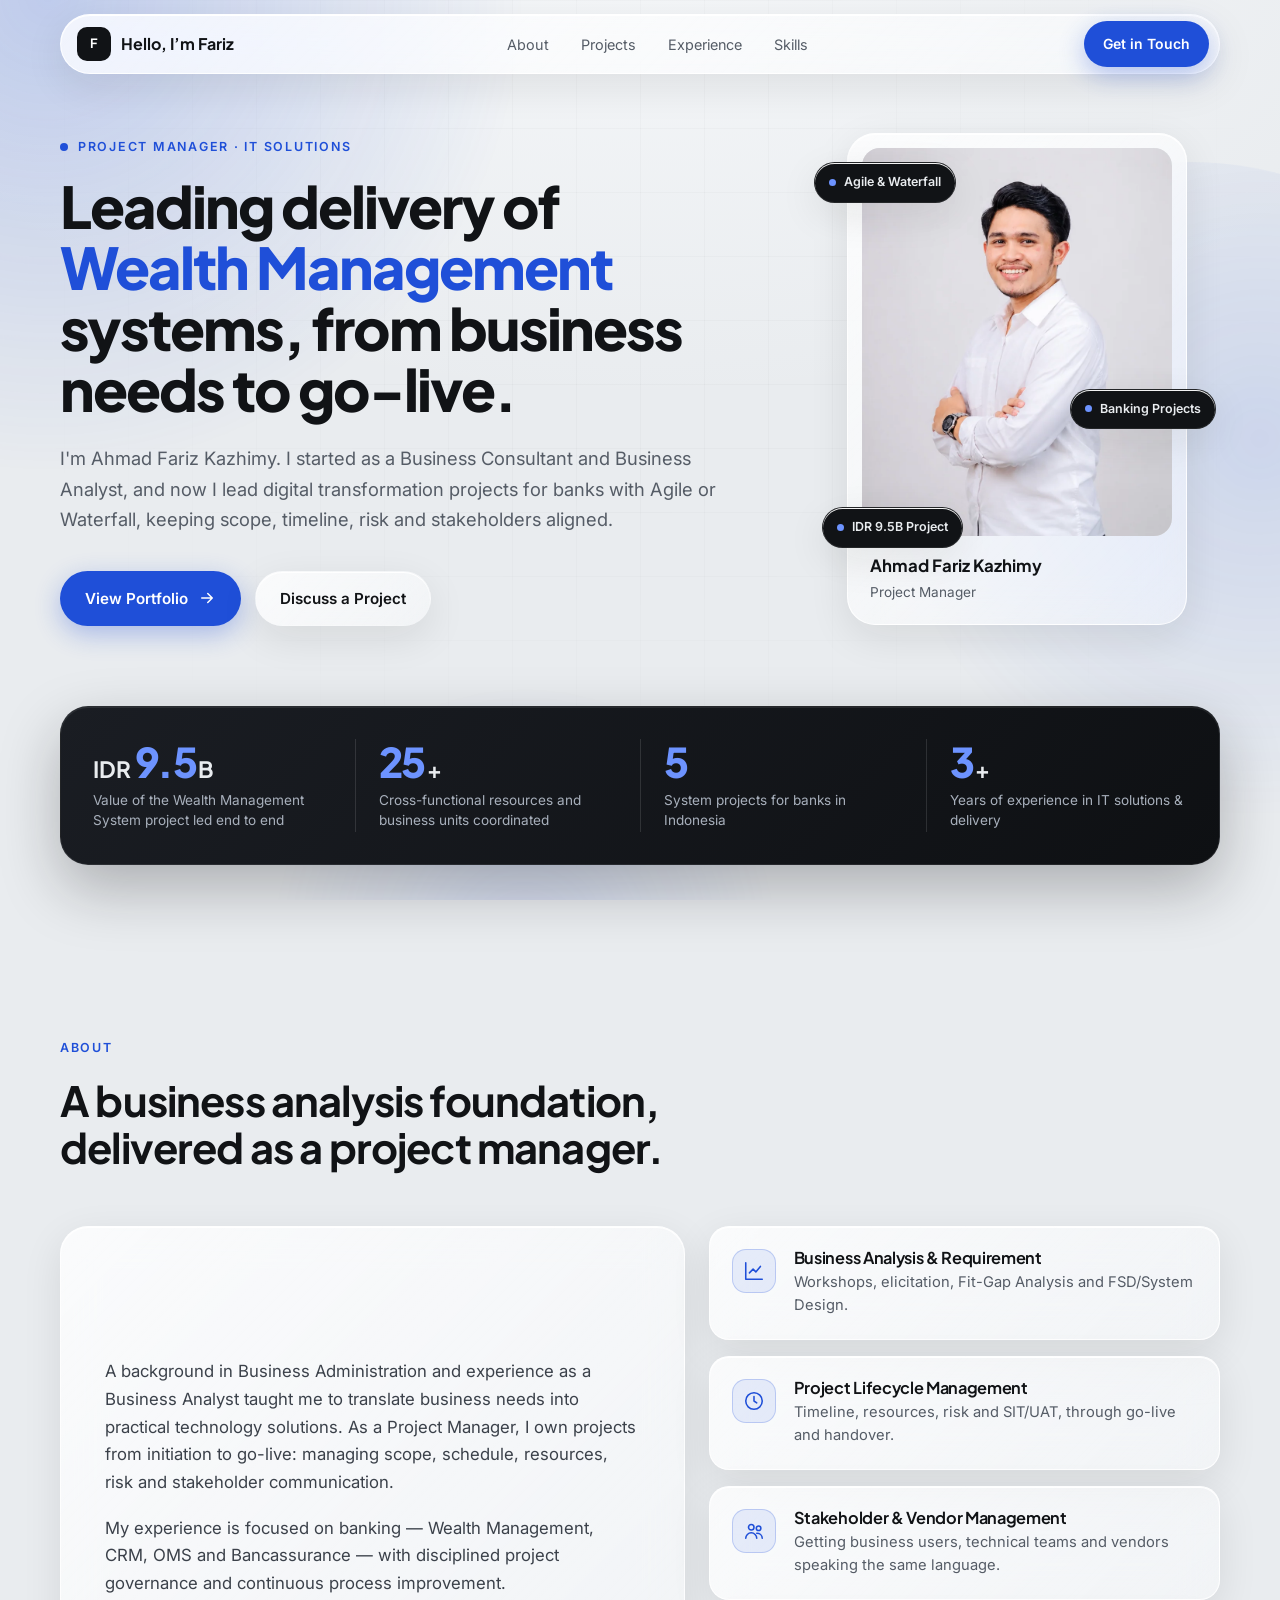
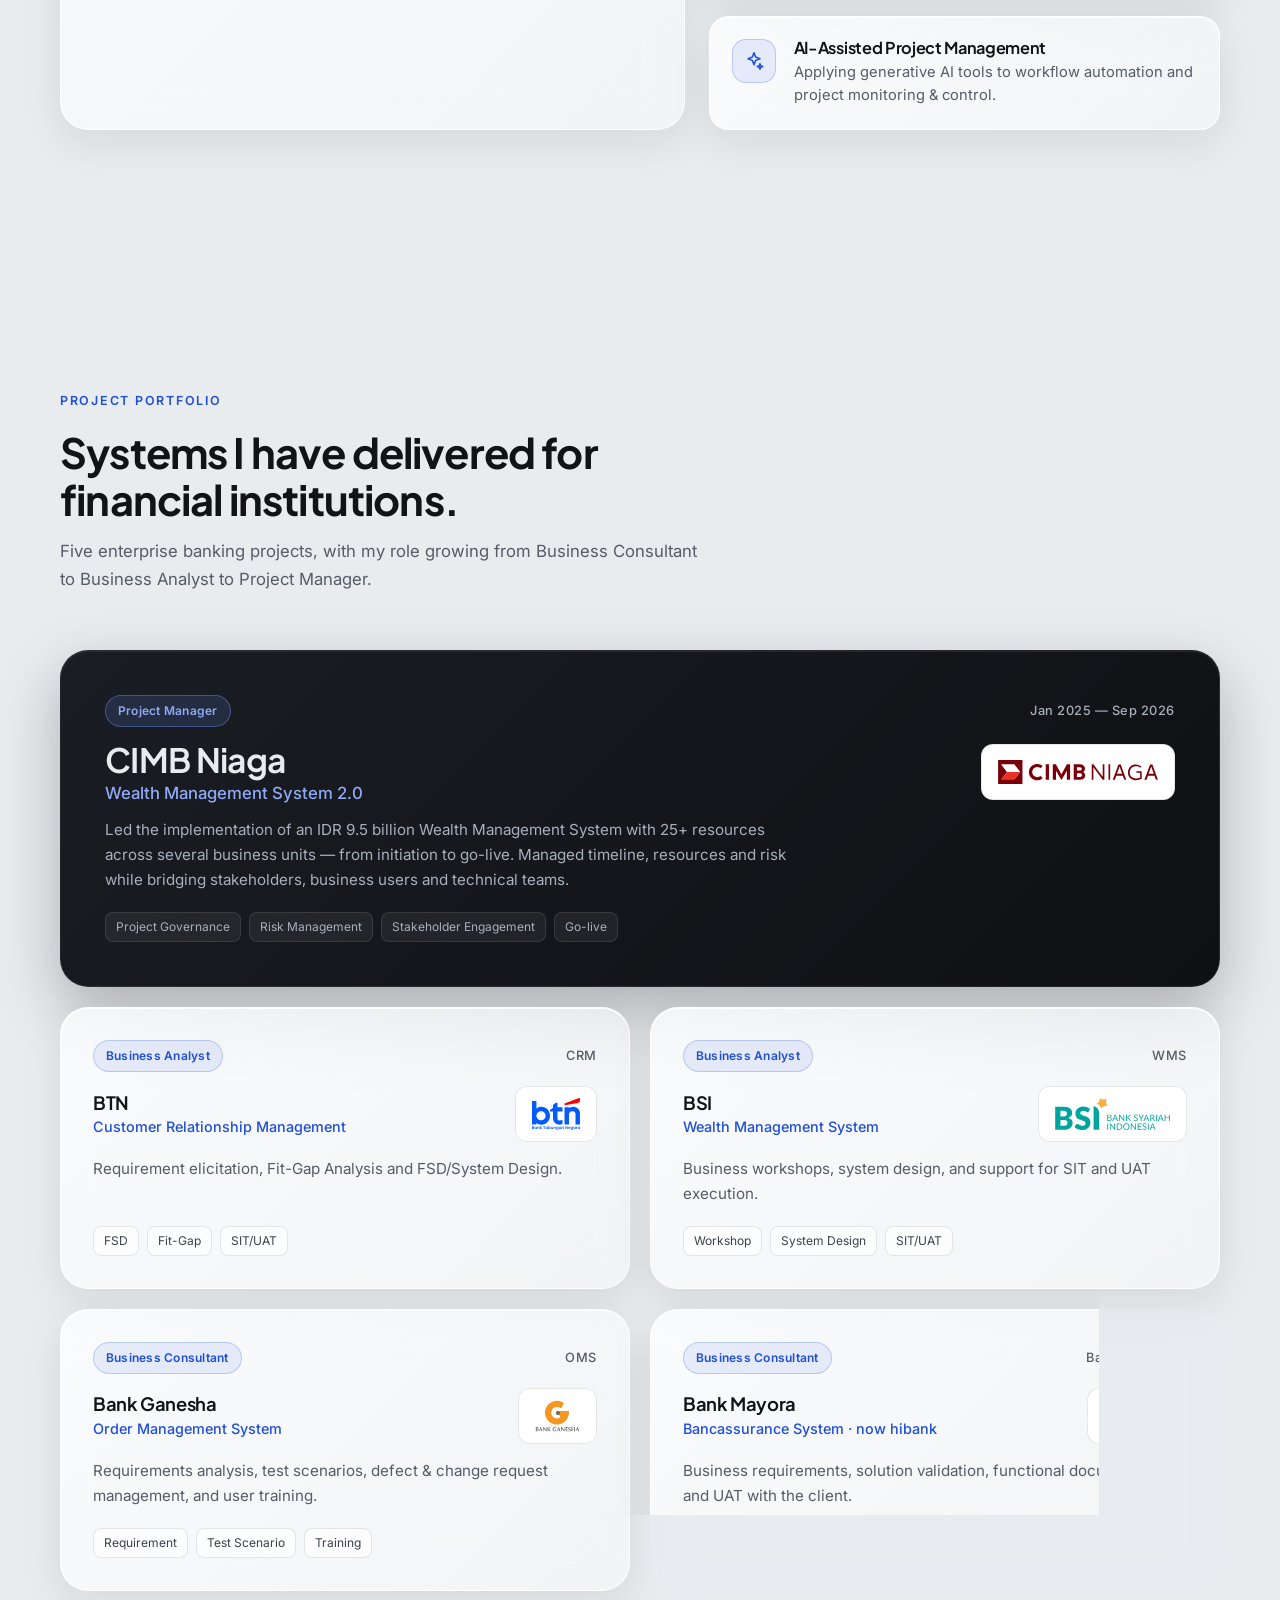
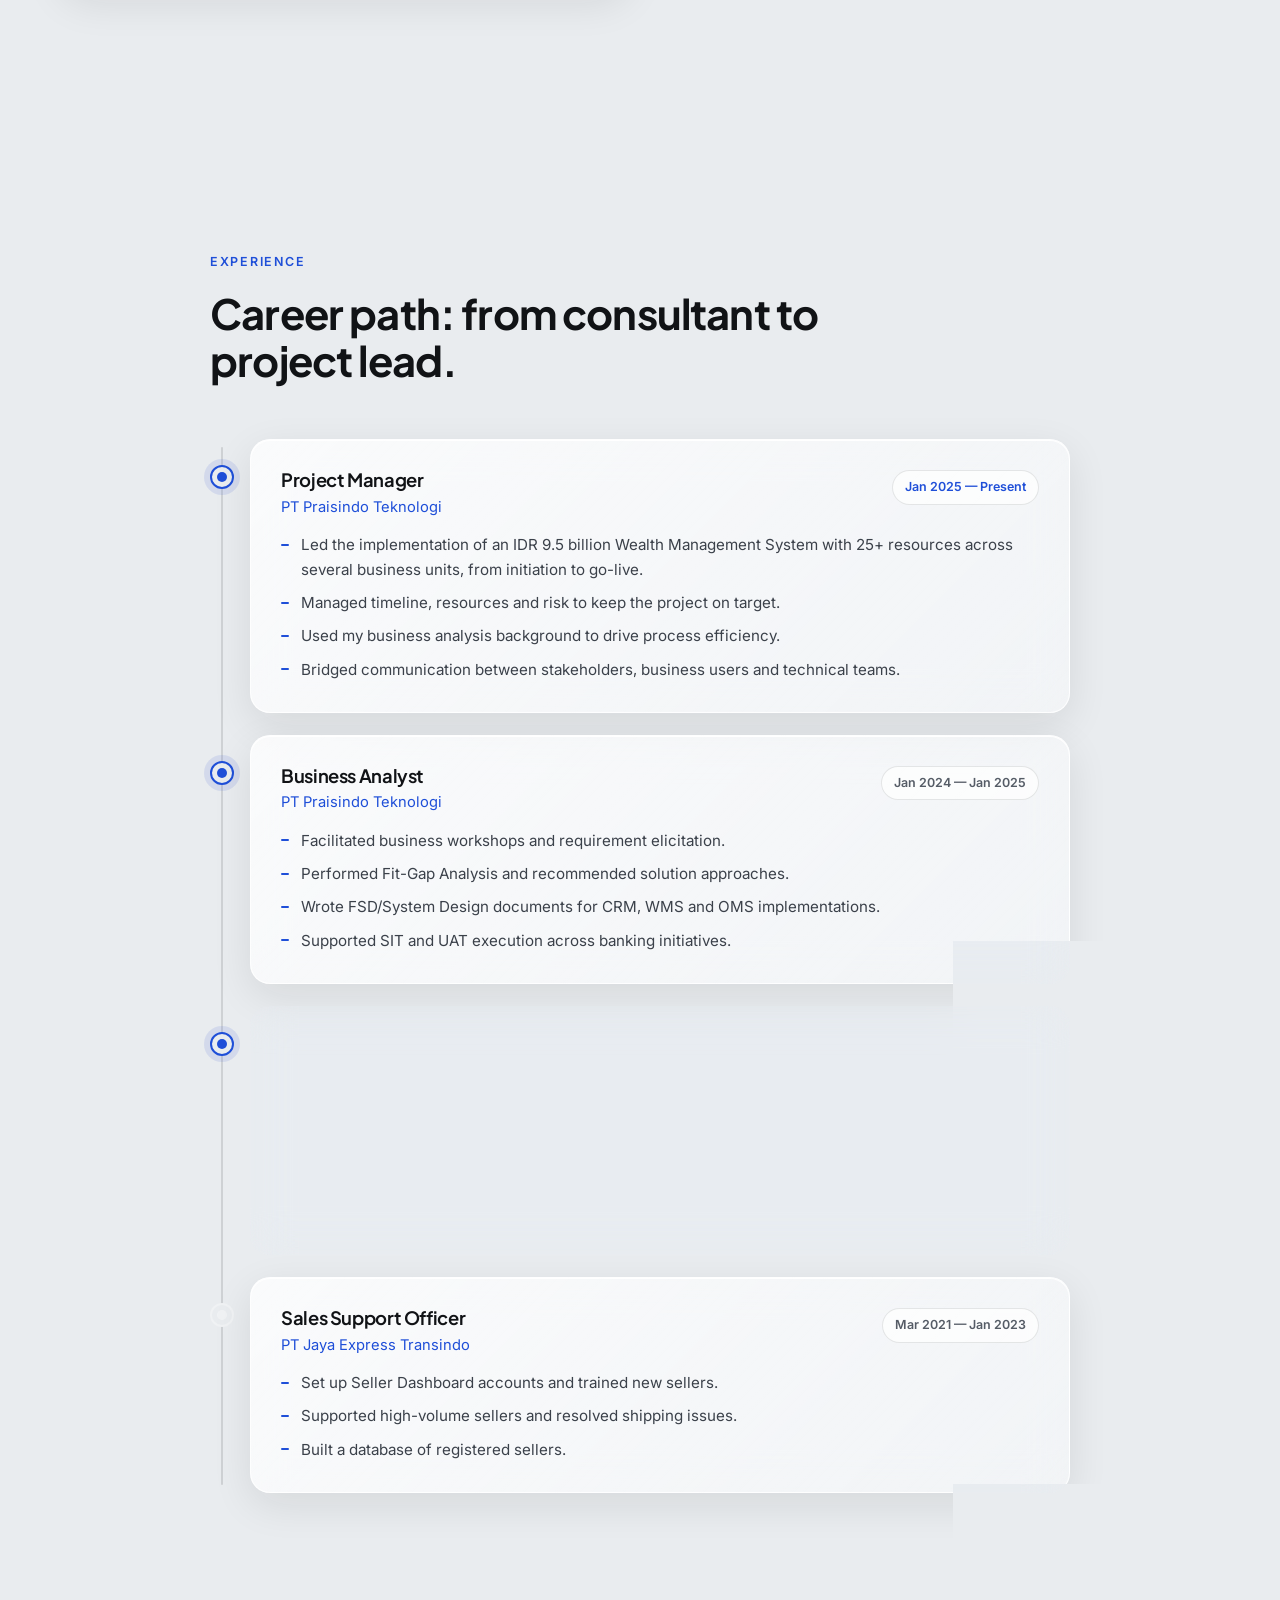
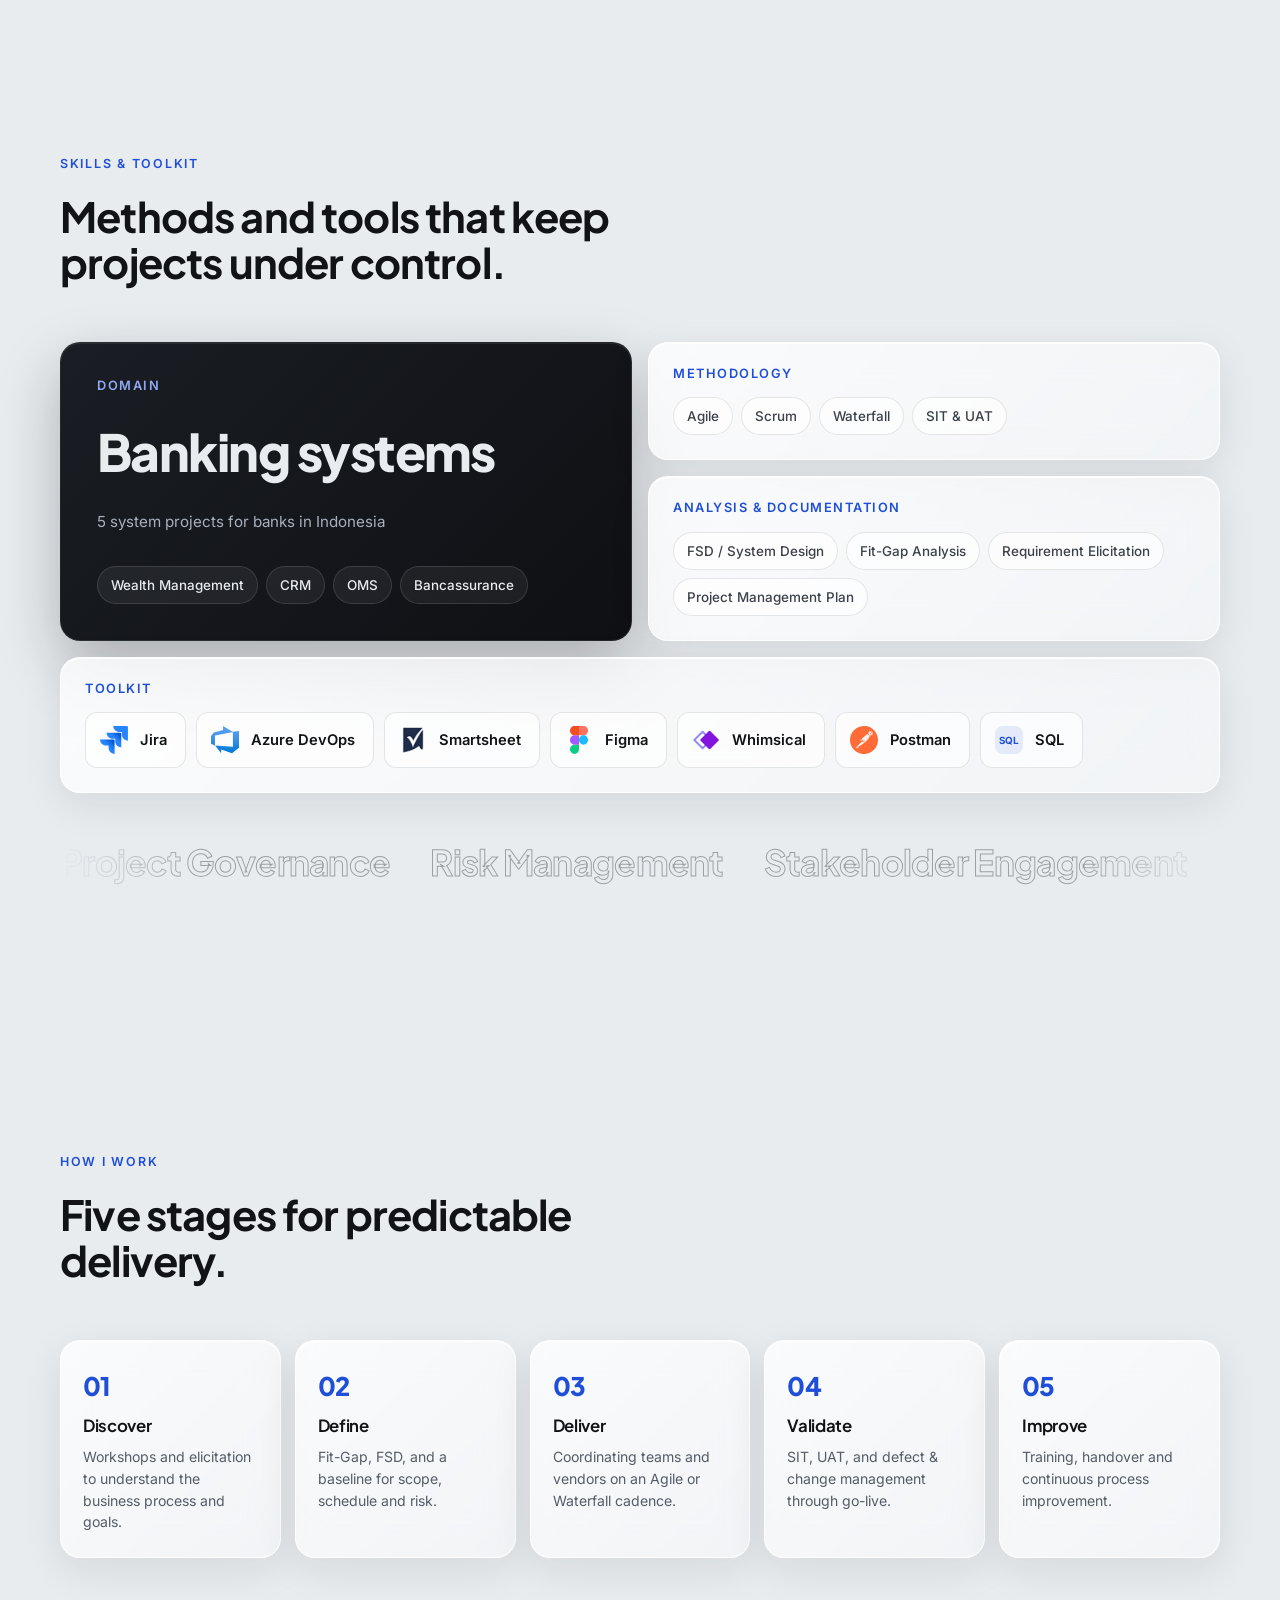
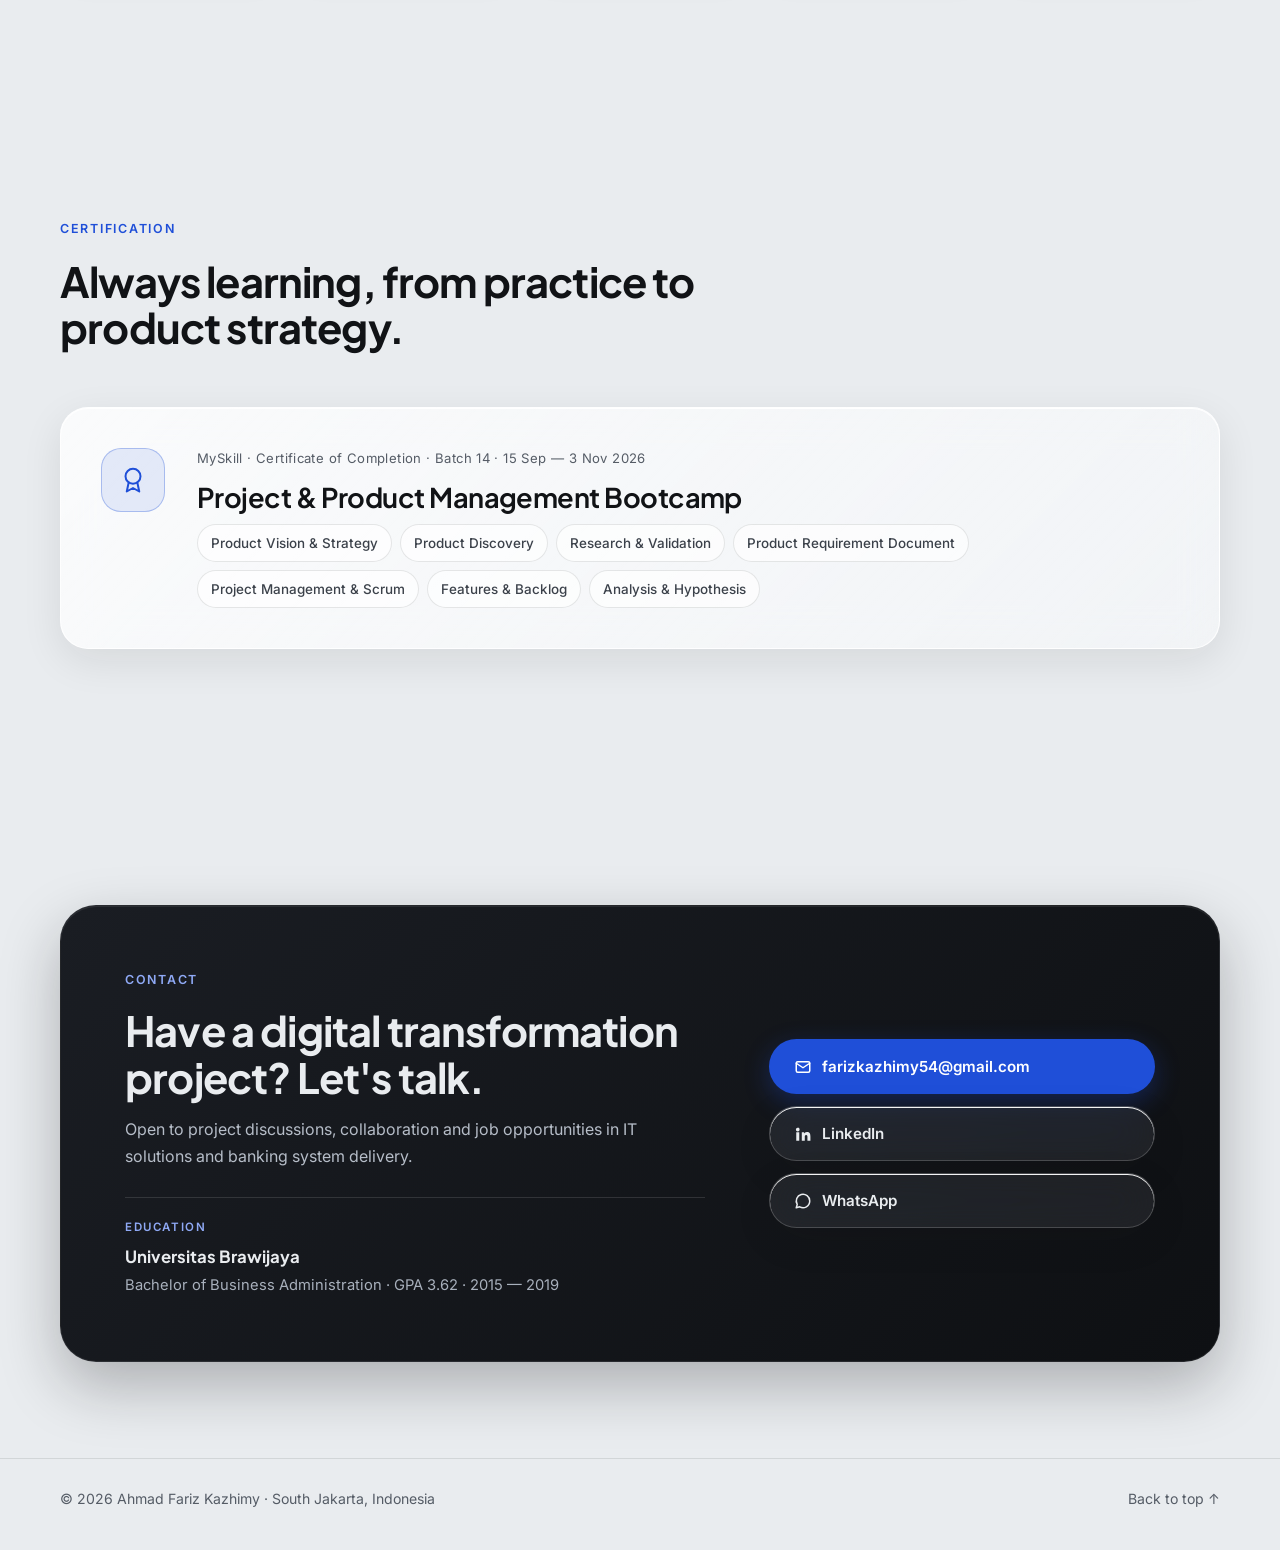
==== commit 4e706ad0: "Reword AI pillar as AI-Assisted Project Management, drop WePromys Co-Authored-By: Claude Opus 5.5 <n" ====
--- a/index.html
+++ b/index.html
@@ -192,8 +192,8 @@
               <span class="pillar__icon" aria-hidden="true">
                 <svg viewBox="0 0 24 24" fill="none" stroke="currentColor" stroke-width="1.7" stroke-linecap="round" stroke-linejoin="round"><path d="M12 3l1.8 4.7L18.5 9.5l-4.7 1.8L12 16l-1.8-4.7L5.5 9.5l4.7-1.8z"/><path d="M18.5 15l.8 2.2 2.2.8-2.2.8-.8 2.2-.8-2.2-2.2-.8 2.2-.8z"/></svg>
               </span>
-              <h3>AI-Assisted Work</h3>
-              <p>Using AI every day, from brainstorming and automating routine work to building mini products and landing pages such as WePromys.</p>
+              <h3>AI-Assisted Project Management</h3>
+              <p>Applying generative AI tools to workflow automation and project monitoring &amp; control.</p>
             </li>
           </ul>
         </div>
